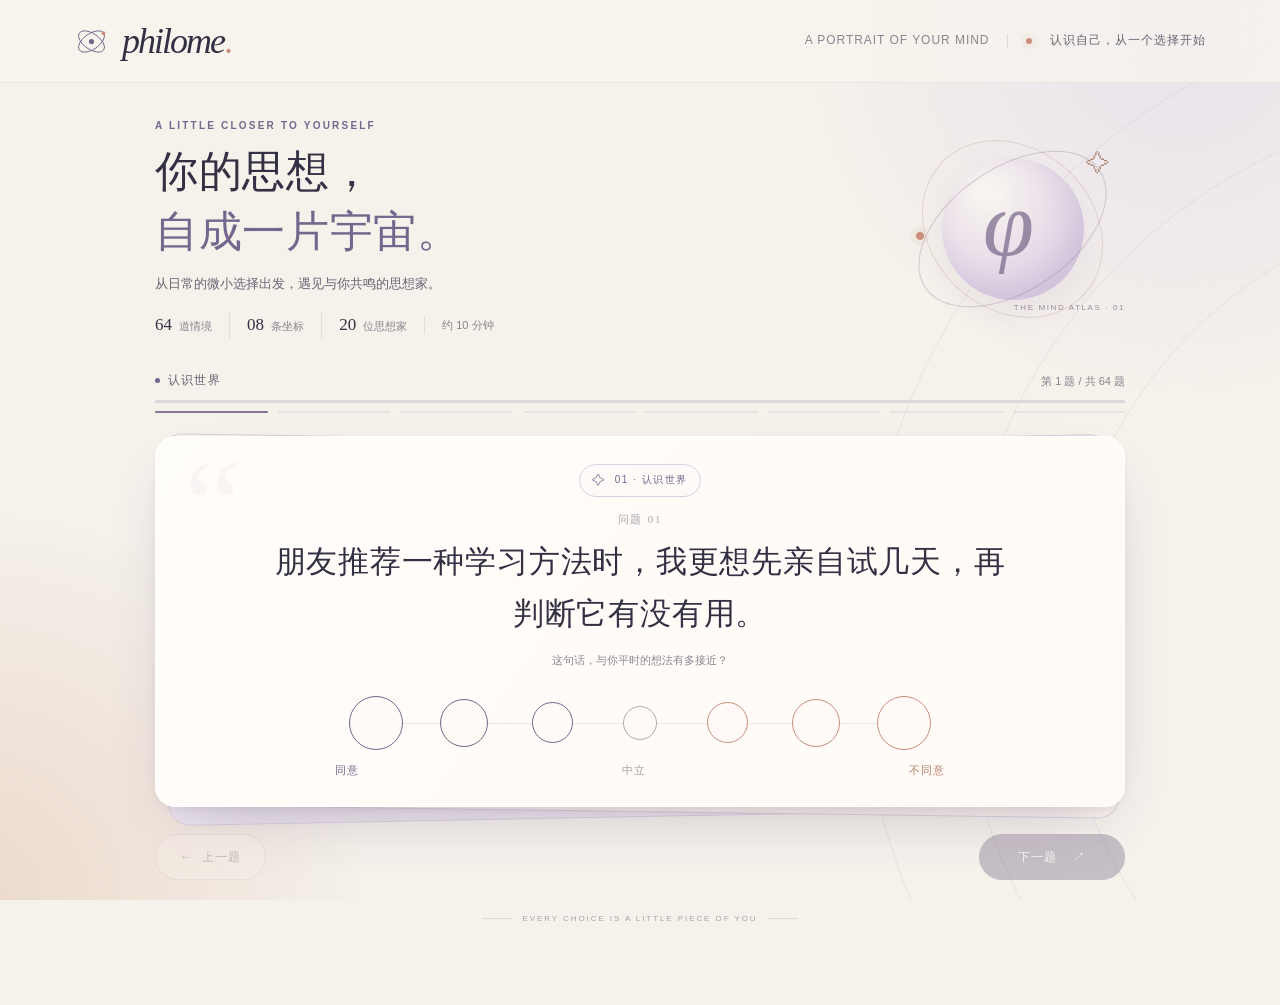
==== philome/index.html @ d89d6a9f "Upgrade philome with 20 thinkers, reviewed questions, radar chart and auto advance" ====
<!doctype html>
<html lang="zh-CN">
<head>
  <meta charset="utf-8">
  <meta name="viewport" content="width=device-width, initial-scale=1">
  <meta name="theme-color" content="#f5f1eb">
  <meta name="description" content="philome · 从 64 道日常选择出发，描绘你的八维思想图谱，遇见与你共鸣的思想家。">
  <title>philome · 遇见你的思想轮廓</title>
  <link rel="icon" type="image/svg+xml" href="data:image/svg+xml,%3Csvg xmlns='http://www.w3.org/2000/svg' viewBox='0 0 64 64'%3E%3Crect width='64' height='64' rx='17' fill='%2375668d'/%3E%3Ctext x='32' y='44' text-anchor='middle' font-size='43' font-family='Georgia' fill='white'%3E%CE%A6%3C/text%3E%3C/svg%3E">
  <style>
    :root{--ink:#343044;--body:#686273;--muted:#8b8490;--line:#dfd9df;--paper:#fffcf8;--bg:#f5f1eb;--teal:#75668d;--teal-dark:#59496e;--teal-soft:#eee8f3;--coral:#c98f7c;--coral-soft:#f7e8e0;--gold:#d4ad6e;--violet:#75668d;font-family:-apple-system,BlinkMacSystemFont,"Segoe UI","PingFang SC","Microsoft YaHei",sans-serif;color:var(--ink);background:var(--bg);font-synthesis:none}
    *{box-sizing:border-box}html{scroll-behavior:smooth}body{margin:0;min-height:100vh;font-size:16px;line-height:1.65;background:var(--bg);overflow-x:hidden}button{font:inherit}button,a{-webkit-tap-highlight-color:transparent}button:focus-visible,summary:focus-visible{outline:2px solid var(--teal);outline-offset:6px}.hidden{display:none!important}::selection{background:#ded3e9;color:var(--ink)}
    .ambient{position:fixed;inset:0;overflow:hidden;pointer-events:none;z-index:0}.ambient::before{content:"";position:absolute;width:64vw;height:64vw;min-width:650px;min-height:650px;right:-24vw;top:-30vw;background:radial-gradient(circle,#e5ddec 0,transparent 64%);opacity:.75;animation:breathe 18s ease-in-out infinite alternate}.ambient::after{content:"";position:absolute;width:65vw;height:65vw;left:-34vw;bottom:-32vw;background:radial-gradient(circle,#e8cfbf 0,transparent 65%);opacity:.7;animation:breathe 23s ease-in-out infinite alternate-reverse}.ambient-line{position:absolute;width:900px;height:900px;border:1px solid #8b7b9320;border-radius:50%;right:-680px;top:200px}.ambient-line:nth-child(2){width:1100px;height:1100px;right:-780px;top:100px}.ambient-line:nth-child(3){width:1300px;height:1300px;right:-880px;top:0}
    .site-header{position:relative;z-index:2;border-bottom:1px solid #8c81931e;background:#f8f5efb5;backdrop-filter:blur(18px)}.header-inner{height:82px;max-width:1200px;margin:auto;padding:0 34px;display:flex;align-items:center;justify-content:space-between;gap:24px}.brand{display:flex;align-items:center;gap:13px;color:var(--ink);line-height:1}.brand-symbol{width:35px;height:35px;color:var(--teal);flex-shrink:0}.brand-wordmark{font-family:Georgia,"Times New Roman",serif;font-size:36px;font-style:italic;font-weight:400;letter-spacing:-2px}.brand-wordmark i{color:var(--coral);font-style:normal}.header-meta{display:flex;align-items:center;gap:18px;font-size:12px;color:var(--muted);letter-spacing:.08em}.header-meta strong{font-weight:500;color:var(--body);letter-spacing:.08em}.header-spark{width:6px;height:6px;border-radius:50%;background:var(--coral);box-shadow:0 0 0 5px #c98f7c12}.header-divider{height:14px;width:1px;background:var(--line)}
    .page{position:relative;z-index:1;max-width:1120px;margin:auto;padding:35px 34px 80px}.intro{position:relative;display:grid;grid-template-columns:1fr 225px;align-items:center;gap:24px;max-width:970px;margin:0 auto 32px;animation:rise-in .7s both}.eyebrow{color:var(--teal);font-size:10px;line-height:1.5;font-weight:700;letter-spacing:.22em}.intro h1{font-family:Georgia,"Songti SC","STSong",serif;font-size:clamp(31px,3.7vw,43px);line-height:1.4;letter-spacing:.015em;font-weight:500;margin:9px 0 10px}.intro h1 em{font-style:normal;color:var(--teal)}.intro p{margin:0;color:var(--body);font-size:13px;line-height:1.9;max-width:650px}.intro-details{display:flex;align-items:center;gap:17px;margin-top:14px;color:var(--muted);font-size:11px}.intro-details b{font-family:Georgia,serif;font-weight:400;font-size:17px;color:var(--ink);margin-right:4px}.intro-details span+span{padding-left:17px;border-left:1px solid #aaa0ad40}
    .mind-orbit{height:184px;position:relative;display:grid;place-items:center;user-select:none}.mind-orbit::before{content:"";position:absolute;width:142px;height:142px;background:radial-gradient(circle at 32% 25%,#fbf6f1,#ddd1e5 72%);border-radius:50%;box-shadow:inset -10px -12px 28px #8e79a32a,0 14px 30px #79648b13}.mind-orbit .phi{position:relative;font-family:Georgia,serif;font-size:92px;font-style:italic;line-height:1;color:#756587b5;transform:translate(-4px,-5px)}.orbit-ring{position:absolute;width:211px;height:124px;border:1px solid #9786a160;border-radius:50%;transform:rotate(-34deg)}.orbit-ring.second{width:195px;height:162px;transform:rotate(42deg);border-color:#bca08e55}.orbit-dot{position:absolute;width:211px;height:124px;transform:rotate(-34deg);animation:orbit 32s linear infinite}.orbit-dot::before{content:"";position:absolute;left:21px;top:12px;width:8px;height:8px;border-radius:50%;background:var(--coral);box-shadow:0 0 0 5px #c98f7c13}.orbit-caption{position:absolute;right:0;bottom:6px;color:#978b9c;font-size:8px;letter-spacing:.2em}.orbit-star{position:absolute;right:15px;top:8px;color:#af8b79;font-family:Georgia,serif;font-size:24px;animation:breathe 6s ease-in-out infinite alternate}
    .progress-wrap{max-width:970px;margin:0 auto 23px;animation:rise-in .7s .08s both}.progress-top{display:flex;justify-content:space-between;align-items:center;margin-bottom:9px;font-size:11px;color:var(--muted)}.progress-top strong{font-size:12px;font-weight:500;color:var(--body);letter-spacing:.1em}.progress-top strong::before{content:"";display:inline-block;width:5px;height:5px;vertical-align:middle;border-radius:50%;background:var(--teal);margin-right:8px}.progress-track{height:3px;border-radius:9px;background:#ded7df;overflow:hidden}.progress-fill{height:100%;width:0;border-radius:9px;background:linear-gradient(90deg,#aa96bb,var(--teal));transition:width .4s cubic-bezier(.2,.7,.3,1)}.chapter-line{display:flex;justify-content:space-between;margin-top:8px;gap:10px}.chapter-line span{flex:1;height:2px;background:#c7becb45;border-radius:3px;transition:background .4s}.chapter-line span.active{background:#877395}.chapter-line span.done{background:#b7a5c2}
    .quiz-stage{position:relative;max-width:970px;margin:auto;isolation:isolate;animation:rise-in .8s .15s both}.quiz-stage::before,.quiz-stage::after{content:"";position:absolute;inset:7px 10px -10px;border:1px solid #d9d0dd;border-radius:22px;background:#eae3eb;z-index:-2;transform:rotate(-1.1deg);transition:transform .5s}.quiz-stage::after{inset:4px 3px -5px;background:#f8f2ec;transform:rotate(.8deg);z-index:-1}.quiz-card{position:relative;min-height:330px;padding:27px clamp(25px,6vw,76px) 27px;background:linear-gradient(125deg,#fffdfa,#fffaf6);border:1px solid #ffffff;border-radius:20px;box-shadow:0 3px 6px #4c3b5510,0 26px 60px -27px #503e6550;text-align:center;display:flex;flex-direction:column;overflow:hidden}.quiz-card::after{content:'“';position:absolute;left:28px;top:2px;color:#b6a3c415;font-family:Georgia,serif;font-size:130px;line-height:1;pointer-events:none}.question-copy{position:relative;z-index:1;display:flex;flex-direction:column;align-items:center;flex:1}.chapter-badge{align-self:center;display:inline-flex;align-items:center;gap:8px;color:var(--teal);font-size:10px;letter-spacing:.15em;font-weight:500;padding:5px 12px;border:1px solid #d9cfe1;border-radius:99px;background:#f2edf52e}.chapter-badge::before{content:"✧";font-size:13px}.question-num{font-family:Georgia,serif;font-size:11px;color:#aaa0aa;letter-spacing:.16em;margin:13px 0 8px}.quiz-card h2{font-family:Georgia,"Songti SC","STSong",serif;font-size:clamp(24px,2.65vw,31px);font-weight:500;line-height:1.65;letter-spacing:.025em;margin:0 auto 12px;max-width:750px;text-wrap:pretty}.question-help{font-size:11px;color:var(--muted);margin:0 0 17px}.scale{position:relative;max-width:610px;margin:8px auto 0;width:100%;display:grid;grid-template-columns:repeat(7,minmax(0,1fr));align-items:center;justify-items:center;gap:5px}.scale::before{content:"";position:absolute;height:1px;left:4%;right:4%;top:50%;background:linear-gradient(90deg,#baabc150,#d1c5be50);z-index:0}.scale-option{position:relative;width:100%;height:58px;padding:0;border:0;background:transparent;color:#fff;cursor:pointer;display:grid;place-items:center}.scale-option::before{content:"";display:block;width:min(var(--size),calc(100% - 4px));aspect-ratio:1;border:1.6px solid var(--color);border-radius:50%;background:#fffaf6;transition:transform .22s cubic-bezier(.2,.8,.2,1.4),background .2s,box-shadow .2s}.scale-option:hover::before{transform:translateY(-3px) scale(1.07);box-shadow:0 6px 14px #6e567a16}.scale-option.selected::before{background:var(--color);box-shadow:0 0 0 5px var(--ring),0 5px 14px #77678322;animation:select-pop .28s}.scale-option.selected::after{content:"✓";position:absolute;left:50%;top:50%;transform:translate(-50%,-50%);font-size:17px;font-weight:500}.scale-labels{max-width:610px;margin:9px auto 0;width:100%;display:flex;justify-content:space-between;gap:12px;font-size:11px;letter-spacing:.08em}.scale-labels span:first-child{color:var(--teal)}.scale-labels span:nth-child(2){color:#a298a3}.scale-labels span:last-child{color:#b57e6b}.quiz-actions{max-width:970px;margin:27px auto 0;display:flex;justify-content:space-between;align-items:center;gap:20px;animation:rise-in .7s .22s both}.secondary,.primary{border-radius:99px;padding:13px 24px;cursor:pointer;font-size:12px;line-height:1.5;letter-spacing:.09em;font-weight:500;transition:transform .2s,box-shadow .2s,background .2s,opacity .2s}.secondary{border:1px solid #cfc5d1;background:#faf7f2a3;color:var(--body)}.secondary::before{content:"←";margin-right:9px}.secondary:hover:not(:disabled){background:#fffcf9;transform:translateX(-2px)}.secondary:disabled{opacity:.35;cursor:not-allowed}.primary{min-width:146px;border:1px solid var(--teal-dark);background:var(--teal-dark);color:#fff;box-shadow:0 6px 14px #4b3b5c20}.primary::after{content:"↗";margin-left:15px}.primary:hover:not(:disabled){background:#4c3d60;box-shadow:0 9px 19px #4b3b5c30;transform:translateY(-2px)}.primary:disabled{opacity:.3;box-shadow:none;cursor:not-allowed}.quiz-footer{max-width:970px;margin:32px auto 0;display:flex;align-items:center;justify-content:center;gap:10px;color:#aaa0aa;font-size:8px;letter-spacing:.24em}.quiz-footer::before,.quiz-footer::after{content:"";height:1px;width:30px;background:#b9aebc65}
    .result{max-width:1050px;margin:0 auto}.result-hero{position:relative;isolation:isolate;overflow:hidden;background:#343043;border:1px solid #5d5268;border-radius:24px;padding:44px 43px;display:grid;grid-template-columns:minmax(0,1fr) 240px;align-items:center;gap:35px;color:#fff9f1;box-shadow:0 25px 55px -30px #4e3a6970;animation:rise-in .8s both}.result-hero::before{content:"";position:absolute;inset:-50% -10% -50% 35%;background:radial-gradient(ellipse at 70% 40%,#aa88af48,transparent 60%);z-index:-1;animation:breathe 15s infinite alternate}.result-hero::after{content:"";position:absolute;height:530px;width:530px;border:1px solid #e1cddd1c;border-radius:50%;right:-40px;top:-170px;z-index:-1}.result-hero .eyebrow{color:#c2accc}.result-hero h1{font-family:Georgia,"Songti SC","STSong",serif;font-size:clamp(32px,3.6vw,46px);line-height:1.45;font-weight:500;letter-spacing:.03em;margin:13px 0 16px;text-wrap:balance}.result-hero p{font-size:13px;line-height:1.9;color:#d1c7d4;margin:0;max-width:590px}.hero-portrait{position:relative;height:240px;width:240px;border-radius:50%;background:radial-gradient(circle at 35% 25%,#e8dfdb,#bba8be);display:grid;place-items:center;padding:14px;box-shadow:0 0 0 10px #ffffff05,0 0 0 11px #ffffff16;animation:portrait-in 1s .15s both}.hero-portrait img{display:block;max-height:100%;max-width:100%;object-fit:contain;filter:drop-shadow(0 8px 10px #47365020)}.result-highlights{display:flex;flex-wrap:wrap;gap:8px;margin-top:21px}.result-highlights span{display:inline-flex;align-items:center;padding:5px 11px;border:1px solid #c4abc449;border-radius:99px;color:#ead9e4;background:#ffffff05;font-size:10px;letter-spacing:.06em}.result-highlights span::before{content:"✧";margin-right:6px;color:#d2ac93}.result-section{margin-top:39px;animation:rise-in .7s .14s both}.section-heading{display:flex;align-items:baseline;justify-content:space-between;gap:15px;margin-bottom:17px}.section-heading h2{font-family:Georgia,"Songti SC","STSong",serif;font-weight:500;font-size:23px;letter-spacing:.03em;margin:0}.section-heading span{font-size:10px;color:var(--muted);letter-spacing:.04em}.lead-card{background:#fffcf8b8;border:1px solid #e5dce4;border-radius:18px;padding:25px 28px;box-shadow:0 10px 30px -20px #62476b20}.lead-card>p{font-size:14px;color:var(--body);line-height:1.9;margin:0}.reflection{position:relative;margin-top:20px;padding:17px 20px;background:#ede6ef8a;border-left:2px solid #a58eb2;border-radius:0 11px 11px 0}.reflection strong{display:block;color:var(--teal);font-size:9px;font-weight:500;letter-spacing:.12em;margin-bottom:7px}.reflection p{font-family:Georgia,"Songti SC","STSong",serif;color:var(--ink);font-size:17px;line-height:1.8;margin:0}.match-grid{display:grid;grid-template-columns:repeat(3,minmax(0,1fr));gap:19px}.match-card{position:relative;min-width:0;background:#fffcf8;border:1px solid #e4dbe3;border-radius:18px;padding:15px 16px 22px;box-shadow:0 6px 19px -16px #654d7040;transition:transform .3s,box-shadow .3s;animation:rise-in .7s both}.match-card:nth-child(1){animation-delay:.2s}.match-card:nth-child(2){animation-delay:.3s}.match-card:nth-child(3){animation-delay:.4s}.match-card:hover{transform:translateY(-5px);box-shadow:0 18px 35px -22px #654d7050}.match-card.featured{border-color:#b9a4c4}.match-image{position:relative;height:215px;border-radius:11px;background:var(--portrait-bg);display:flex;align-items:center;justify-content:center;padding:13px;overflow:hidden;margin-bottom:19px}.match-image::after{content:"";position:absolute;width:180px;height:180px;border:1px solid #ffffff90;border-radius:50%;right:-55px;bottom:-75px;pointer-events:none}.match-image img{display:block;max-height:100%;max-width:100%;object-fit:contain;transition:transform .5s cubic-bezier(.2,.7,.3,1)}.match-card:hover .match-image img{transform:scale(1.045)}.match-rank{font-size:9px;color:var(--teal);font-weight:600;letter-spacing:.14em}.match-card h3{font-family:Georgia,"Songti SC","STSong",serif;font-size:24px;font-weight:500;line-height:1.6;letter-spacing:.03em;margin:4px 0 1px}.match-card .era{font-size:9px;color:var(--muted);margin:0 0 12px}.match-card p{font-size:12px;color:var(--body);line-height:1.9;margin:0}.match-card .reason,.match-card .difference{border-top:1px solid #e7e0e6;padding-top:12px;margin-top:13px}.match-card .reason{color:#71617e}.match-card .reason strong,.match-card .difference strong{display:block;font-size:10px;font-weight:500;color:var(--ink);margin-bottom:3px}.axes-grid{display:grid;grid-template-columns:repeat(2,minmax(0,1fr));gap:14px}.axis-card{background:#fffcf8b8;border:1px solid #e5dce4;border-radius:14px;padding:20px 23px;animation:rise-in .7s .25s both}.axis-head{display:flex;justify-content:space-between;align-items:center;gap:12px}.axis-head strong{font-family:Georgia,"Songti SC","STSong",serif;font-size:18px;font-weight:500}.axis-head span{font-family:Georgia,serif;font-size:10px;color:#a197a5;letter-spacing:.12em}.axis-ends{display:flex;justify-content:space-between;margin-top:16px;font-size:10px;color:var(--body)}.axis-track{position:relative;height:4px;border-radius:99px;margin:10px 3px 18px;background:linear-gradient(90deg,#ad98bc,#e2d9dc 50%,#d9aa95)}.axis-track::after{content:"";position:absolute;left:50%;top:-3px;height:10px;width:1px;background:#bcb0c3}.axis-dot{position:absolute;top:50%;left:var(--value);transform:translate(-50%,-50%);width:14px;height:14px;border:3px solid #fffaf6;border-radius:50%;background:var(--teal-dark);box-shadow:0 0 0 1px #7c66833a;animation:axis-arrive 1.2s cubic-bezier(.18,.7,.2,1) both}.axis-card p{font-size:12px;line-height:1.8;color:var(--body);margin:0}.method{margin-top:30px;border-top:1px solid #d8cddb;border-bottom:1px solid #d8cddb;padding:0 3px}.method summary{cursor:pointer;font-size:11px;letter-spacing:.06em;color:var(--body);padding:17px 0;list-style:none}.method summary::-webkit-details-marker{display:none}.method summary::after{content:"＋";float:right;font-size:15px;color:var(--teal)}.method[open] summary::after{content:"－"}.method p{font-size:12px;line-height:1.9;color:var(--body);margin:0 0 20px;max-width:880px}.result-foot{display:flex;align-items:center;justify-content:space-between;gap:20px;margin-top:28px}.result-signature{font-family:Georgia,serif;font-style:italic;font-size:24px;letter-spacing:-1px;color:#b0a2b5}
    @keyframes rise-in{from{opacity:0;transform:translateY(16px)}to{opacity:1;transform:translateY(0)}}@keyframes breathe{from{transform:translate3d(0,0,0) scale(1);opacity:.55}to{transform:translate3d(10px,-12px,0) scale(1.09);opacity:.85}}@keyframes orbit{from{transform:rotate(-34deg)}to{transform:rotate(326deg)}}@keyframes select-pop{0%{transform:scale(.85)}65%{transform:scale(1.12)}100%{transform:scale(1)}}@keyframes portrait-in{from{opacity:0;transform:translateY(12px) rotate(-5deg) scale(.95)}to{opacity:1;transform:translateY(0) rotate(0) scale(1)}}@keyframes axis-arrive{from{left:50%}to{left:var(--value)}}
    @media(min-width:1500px){.page{padding-top:44px}.intro{margin-bottom:40px}.quiz-card{min-height:360px;padding-top:34px;padding-bottom:32px}.question-num{margin-top:17px}.question-help{margin-bottom:20px}}
    @media(max-width:740px){.header-inner{height:71px;padding:0 22px}.brand-wordmark{font-size:32px}.brand-symbol{width:30px;height:30px}.header-meta{gap:11px;font-size:10px}.desktop-word,.header-divider{display:none}.page{padding:24px 20px 54px}.intro{grid-template-columns:1fr;gap:0;margin-bottom:28px}.intro h1{font-size:34px;line-height:1.45;margin-top:10px}.intro p{font-size:12px;max-width:550px}.intro-details{margin-top:14px;gap:13px;font-size:10px}.intro-details span+span{padding-left:13px}.intro-details b{font-size:15px}.mind-orbit{display:none}.eyebrow{font-size:8px}.progress-wrap{margin-bottom:20px}.progress-top{font-size:10px}.progress-top strong{font-size:11px}.quiz-stage::before,.quiz-stage::after{border-radius:18px;inset:5px 8px -7px}.quiz-stage::after{inset:3px 3px -3px}.quiz-card{min-height:355px;padding:24px 18px 23px;border-radius:16px}.quiz-card::after{font-size:110px;left:14px}.quiz-card h2{font-size:24px;line-height:1.65}.question-num{margin:16px 0 10px;font-size:10px}.chapter-badge{font-size:9px;padding:4px 10px}.question-help{font-size:10px;margin-bottom:20px}.scale{gap:1px;margin-top:10px}.scale-option{height:52px}.scale-option::before{border-width:1.4px;width:min(var(--size),calc(100% - 5px))}.scale-option.selected::after{font-size:14px}.scale-option.selected::before{box-shadow:0 0 0 3px var(--ring),0 4px 10px #77678320}.scale-labels{font-size:10px;margin-top:10px}.quiz-actions{margin-top:25px}.secondary,.primary{padding:12px 20px;font-size:11px}.primary{min-width:130px}.quiz-footer{margin-top:28px;font-size:7px}.result-hero{grid-template-columns:1fr;gap:27px;padding:28px 25px 34px;border-radius:19px}.result-hero h1{font-size:32px;margin-top:11px}.result-hero p{font-size:12px}.hero-portrait{height:205px;width:205px;justify-self:center;grid-row:1}.result-hero>.result-hero-copy{grid-row:2}.result-highlights{margin-top:16px}.result-section{margin-top:31px}.section-heading{display:block;margin-bottom:14px}.section-heading h2{font-size:22px}.section-heading span{display:block;margin-top:4px;font-size:9px}.lead-card{padding:22px}.lead-card>p{font-size:13px}.reflection{padding:14px 16px;margin-top:16px}.reflection p{font-size:16px}.match-grid,.axes-grid{grid-template-columns:1fr}.match-grid{gap:16px}.match-card{padding:15px 17px 22px}.match-image{height:230px;margin-bottom:17px}.match-card h3{font-size:25px}.match-card p{font-size:12px}.match-card .era{font-size:10px}.axis-card{padding:19px 21px}.method p{font-size:11px}.result-foot{margin-top:24px}.result-signature{font-size:23px}}
    @media(max-width:360px){.page{padding-left:15px;padding-right:15px}.header-inner{padding:0 16px}.header-meta strong{font-size:9px}.intro h1{font-size:30px}.intro-details{gap:10px}.intro-details span+span{padding-left:10px}.quiz-card{padding:23px 13px}.quiz-card h2{font-size:22px}.scale-labels{font-size:9px}.result-hero{padding:25px 22px}.result-hero h1{font-size:29px}}
    @media(prefers-reduced-motion:reduce){*,*::before,*::after{animation:none!important;transition:none!important;scroll-behavior:auto!important}}
    .radar-section{margin-top:35px}.radar-section .section-heading{align-items:center}.radar-section .section-heading h2{font-size:27px}.radar-kicker{display:block;font:9px/1.5 Georgia,serif;letter-spacing:.23em;color:#9a87a8;margin-bottom:7px}
    .radar-board{position:relative;overflow:hidden;padding:26px;background:linear-gradient(130deg,#fffdfa,#f8f2f7);border:1px solid #d8cadd;border-radius:24px;box-shadow:0 20px 60px -38px #54406465}.radar-board-top{position:relative;display:flex;justify-content:space-between;align-items:center;gap:18px;margin-bottom:21px}
    .radar-legend{display:flex;flex-wrap:wrap;gap:15px;align-items:center;color:#756b7e;font-size:11px}.radar-legend span{display:inline-flex;align-items:center;gap:7px}.radar-legend i{display:inline-block;width:19px;height:3px;border-radius:3px;background:#9474af}.radar-legend .comparison-key{background:transparent;border-top:2px dashed #c98f7c;border-radius:0;height:0}.radar-legend .comparison-legend{opacity:.4;transition:opacity .25s}.show-comparison .comparison-legend{opacity:1}
    .radar-toggle{position:relative;flex-shrink:0;border:1px solid #d0bfd8;border-radius:99px;padding:10px 15px;background:#fffcf8;color:#796583;font-size:11px;cursor:pointer;transition:all .2s}.radar-toggle::before{content:"＋";margin-right:7px}.radar-toggle[aria-pressed="true"]{color:#fff7f1;background:#6d597e;border-color:#6d597e;box-shadow:0 4px 12px #705a8020}.radar-toggle[aria-pressed="true"]::before{content:"✓"}
    .radar-layout{position:relative;display:grid;grid-template-columns:minmax(0,1.35fr) minmax(245px,.85fr);gap:26px;align-items:stretch}.radar-canvas{position:relative;display:grid;place-items:center;min-width:0;margin:0;border:1px solid #65536f;border-radius:19px;overflow:hidden;background:radial-gradient(ellipse at 50% 40%,#584563 0,#342f45 72%);box-shadow:inset 0 0 80px #201b3133}.radar-canvas::before{content:"";position:absolute;width:80%;aspect-ratio:1;border:1px solid #d9bfd017;border-radius:50%;pointer-events:none}.thought-radar{position:relative;display:block;width:100%;height:auto;overflow:visible;isolation:isolate}
    .radar-grid{fill:none;stroke:#d6c5e020;stroke-width:1}.radar-grid.balance{stroke:#d9b78d9c;stroke-dasharray:5 6;stroke-width:1.3}.radar-spoke{stroke:#d6c5e024;stroke-width:1;transition:stroke .25s}.radar-spoke.is-active{stroke:#dec3eb8a;stroke-width:1.5}.radar-axis-label{font-family:Georgia,"Songti SC","STSong",serif;font-size:19px;fill:#cdbed7;letter-spacing:.04em;transition:fill .25s}.radar-axis-label.is-active{fill:#fff5ea}.radar-axis-poles{font-size:11px;fill:#b29dc0}.radar-balance-label{font-size:10px;fill:#d8b88d;letter-spacing:.12em}
    .radar-personal{fill:url(#radar-personal-fill);stroke:#d6b9ee;stroke-width:2.7;stroke-linejoin:round;filter:drop-shadow(0 0 8px #c1a0dd40);transform-origin:300px 300px;animation:radar-unfold 1.25s cubic-bezier(.18,.7,.2,1) both}.radar-comparison{fill:#d5a18d10;stroke:#e2ab8e;stroke-width:2;stroke-dasharray:6 5;stroke-linejoin:round;opacity:0;transition:opacity .3s;pointer-events:none}.show-comparison .radar-comparison{opacity:1}.radar-hit{cursor:pointer;outline:none}.radar-hit .radar-point{fill:#c9a7e5;stroke:#4b3b5b;stroke-width:2.5;transition:r .2s,fill .2s,stroke .2s}.radar-hit.is-active .radar-point,.radar-hit:focus .radar-point{r:7;fill:#fff3df;stroke:#d2b0ec;stroke-width:3}.radar-hit:focus .radar-focus{stroke:#f0c99c;stroke-width:1.5;stroke-dasharray:3 3;fill:none}.radar-focus{fill:none;stroke:none}.radar-center{fill:#e4d0ed;opacity:.5}
    .radar-side{display:flex;flex-direction:column;min-width:0}.radar-current{padding:3px 0 18px;border-bottom:1px solid #dfd2e2;min-height:135px}.radar-current-index{font:10px Georgia,serif;letter-spacing:.2em;color:#9a86a8}.radar-current h3{font-family:Georgia,"Songti SC","STSong",serif;font-size:25px;font-weight:500;margin:8px 0 9px;line-height:1.4}.radar-current p{font-size:12px;line-height:1.85;margin:0;color:#7b6c84}.radar-current .radar-comparison-copy{color:#ae7f6b;font-size:11px;margin-top:7px}
    .radar-axis-list{display:grid;grid-template-columns:repeat(2,minmax(0,1fr));gap:8px;margin-top:16px}.radar-axis-row{padding:10px 11px;text-align:left;background:#fffcf8b8;border:1px solid #e8dfe9;border-radius:11px;cursor:pointer;color:#796c81;min-width:0;transition:background .2s,border-color .2s,transform .2s}.radar-axis-row:hover{border-color:#c6b0d1;transform:translateY(-1px)}.radar-axis-row[aria-pressed="true"]{border-color:#b9a0c8;background:#eee4f1;box-shadow:0 3px 10px #9676aa10}.radar-axis-row strong{display:block;font-size:12px;font-weight:500;color:#66516f;white-space:nowrap}.radar-axis-row small{display:flex;align-items:center;justify-content:space-between;gap:3px;margin-top:5px;font-size:9px;line-height:1.6;white-space:nowrap;color:#a18daa}.radar-axis-row .chosen-pole{color:#6e527f;font-weight:650}
    .radar-reading{position:relative;display:flex;align-items:baseline;justify-content:space-between;gap:20px;padding-top:18px;margin-top:21px;border-top:1px solid #dfd2e2;color:#8d7b96;font-size:10px;line-height:1.8}.radar-reading strong{font-weight:500;color:#796382}.axes-details{margin-top:17px;padding:0 3px}.axes-details>summary{font-size:11px;letter-spacing:.05em;color:#7d688a;cursor:pointer;list-style:none;padding:10px 0}.axes-details>summary::-webkit-details-marker{display:none}.axes-details>summary::before{content:"＋";display:inline-block;margin-right:9px}.axes-details[open]>summary::before{content:"－"}.axes-details .axes-grid{margin-top:9px}.axes-details .axis-card{box-shadow:none;padding:17px 20px}.axes-details .axis-head strong{font-size:16px}.axes-details .axis-card p{font-size:11px}.axes-details .axis-ends{font-size:10px}.axes-details .axis-track{margin-bottom:14px}
    @keyframes radar-unfold{from{opacity:0;transform:scale(.25)}to{opacity:1;transform:scale(1)}}
    @media(max-width:900px){.radar-board{padding:20px}.radar-layout{grid-template-columns:minmax(0,1.15fr) minmax(235px,.85fr);gap:20px}.radar-current h3{font-size:23px}.radar-axis-row{padding:9px 8px}.radar-axis-row strong{font-size:11px}.radar-axis-row small{font-size:8px}}
    @media(max-width:740px){.radar-section{margin-top:29px}.radar-section .section-heading{display:block}.radar-section .section-heading h2{font-size:25px}.radar-board{padding:16px;border-radius:19px}.radar-board-top{align-items:flex-start;gap:10px;margin-bottom:15px}.radar-legend{font-size:10px;gap:8px;flex-direction:column;align-items:flex-start}.radar-toggle{font-size:10px;padding:9px 11px;max-width:58%;white-space:normal;text-align:center}.radar-layout{grid-template-columns:1fr;gap:20px}.radar-canvas{border-radius:14px}.radar-axis-label{font-size:20px}.radar-axis-poles{font-size:12px}.radar-current{padding:0 2px 16px;min-height:0}.radar-current h3{font-size:24px}.radar-current p{font-size:12px}.radar-axis-list{gap:8px;margin-top:15px}.radar-axis-row{padding:12px 13px}.radar-axis-row strong{font-size:12px}.radar-axis-row small{font-size:10px;margin-top:5px}.radar-reading{display:block;margin-top:17px;padding-top:15px;font-size:10px}.radar-reading strong{display:block;margin-bottom:4px}.axes-details{margin-top:13px}.axes-details .axis-card{padding:16px 18px}}
    @media(prefers-reduced-motion:reduce){.radar-personal{animation:none}.radar-comparison,.radar-axis-row,.radar-spoke,.radar-axis-label,.radar-hit .radar-point{transition:none}}
  </style>
</head>
<body>
  <div class="ambient" aria-hidden="true"><span class="ambient-line"></span><span class="ambient-line"></span><span class="ambient-line"></span></div>
  <header class="site-header"><div class="header-inner"><div class="brand" aria-label="philome"><svg class="brand-symbol" viewBox="0 0 40 40" fill="none" aria-hidden="true"><ellipse cx="20" cy="20" rx="17" ry="9" transform="rotate(-35 20 20)" stroke="currentColor" stroke-width="1"/><ellipse cx="20" cy="20" rx="17" ry="9" transform="rotate(35 20 20)" stroke="currentColor" stroke-width="1"/><circle cx="20" cy="20" r="3" fill="currentColor"/><circle cx="33.6" cy="10.6" r="2.2" fill="#c98f7c"/></svg><span class="brand-wordmark">philome<i>.</i></span></div><div class="header-meta"><span class="desktop-word">A PORTRAIT OF YOUR MIND</span><span class="header-divider"></span><span class="header-spark"></span><strong>认识自己，从一个选择开始</strong></div></div></header>
  <main class="page">
    <section id="quiz" aria-live="polite">
      <div class="intro"><div class="intro-copy"><div class="eyebrow">A LITTLE CLOSER TO YOURSELF</div><h1>你的思想，<br><em>自成一片宇宙。</em></h1><p>从日常的微小选择出发，遇见与你共鸣的思想家。</p><div class="intro-details"><span><b>64</b> 道情境</span><span><b>08</b> 条坐标</span><span><b id="thinker-count">16</b> 位思想家</span><span>约 10 分钟</span></div></div><div class="mind-orbit" aria-hidden="true"><span class="phi">φ</span><span class="orbit-ring"></span><span class="orbit-ring second"></span><span class="orbit-dot"></span><span class="orbit-star">✧</span><span class="orbit-caption">THE MIND ATLAS · 01</span></div></div>
      <div class="progress-wrap"><div class="progress-top"><strong id="chapter-name">认识世界</strong><span id="progress-text">第 1 题 / 共 64 题</span></div><div class="progress-track" role="progressbar" aria-label="测试进度" aria-valuemin="0" aria-valuemax="64" aria-valuenow="0" id="progress-track"><div class="progress-fill" id="progress-fill"></div></div><div class="chapter-line" aria-hidden="true" id="chapter-line"></div></div>
      <div class="quiz-stage"><div class="quiz-card"><div class="question-copy"><div class="chapter-badge" id="chapter-badge">01 · 认识世界</div><p class="question-num" id="question-num">问题 01</p><h2 id="question-title"></h2><p class="question-help">这句话，与你平时的想法有多接近？</p></div><div id="scale" class="scale" role="group" aria-label="同意程度"></div><div class="scale-labels"><span>同意</span><span>中立</span><span>不同意</span></div></div></div>
      <div class="quiz-actions"><button class="secondary" id="prev" type="button">上一题</button><button class="primary" id="next" type="button" disabled>下一题</button></div><div class="quiz-footer" aria-hidden="true">EVERY CHOICE IS A LITTLE PIECE OF YOU</div>
    </section>
    <section id="result" class="result hidden" aria-live="polite"></section>
  </main>
  <script>
    const dimensions=[
  {
    "key": "reason",
    "name": "认识世界",
    "left": "经验观察",
    "right": "概念推演",
    "descriptions": [
      "你更愿意从观察、尝试和亲身经历中检验观点。",
      "你让实际观察与概念推演彼此校准。",
      "你更愿意先澄清概念，再从基本前提逐步推演。"
    ]
  },
  {
    "key": "freedom",
    "name": "面对规则",
    "left": "共同规范",
    "right": "自主选择",
    "descriptions": [
      "你看重经过共同认可的规范，愿意为它保留稳定的边界。",
      "你在共同约定与自主选择之间寻找平衡。",
      "你更看重自己作决定的空间，也愿意重新审视既有惯例。"
    ]
  },
  {
    "key": "self",
    "name": "人与他人",
    "left": "共同体",
    "right": "个体",
    "descriptions": [
      "你倾向于从关系与责任中理解自我。",
      "你在归属与独立之间寻找平衡。",
      "你格外看重个人定义人生的空间。"
    ]
  },
  {
    "key": "certainty",
    "name": "面对未知",
    "left": "怀疑",
    "right": "确信",
    "descriptions": [
      "你愿意保留疑问，让思考继续开放。",
      "你会形成判断，也愿意修正它。",
      "你希望找到值得捍卫的稳定信念。"
    ]
  },
  {
    "key": "ethics",
    "name": "判断对错",
    "left": "原则",
    "right": "结果",
    "descriptions": [
      "你首先在意行为能否遵守一致的原则。",
      "你会同时考虑原则和实际影响。",
      "你更重视行为带来的具体结果。"
    ]
  },
  {
    "key": "meaning",
    "name": "寻找意义",
    "left": "发现",
    "right": "创造",
    "descriptions": [
      "你相信意义可以在传统与世界中被发现。",
      "你从既有智慧与个人选择中寻找意义。",
      "你相信意义由人的选择和行动创造。"
    ]
  },
  {
    "key": "inner",
    "name": "理解自己",
    "left": "明确理由",
    "right": "隐含动机",
    "descriptions": [
      "解释行为时，你更信赖当事人能明确说明的理由和处境。",
      "你同时留意明确的理由与不容易察觉的动机。",
      "你会追问情绪、习惯和未说出口的愿望怎样推动选择。"
    ]
  },
  {
    "key": "expression",
    "name": "表达真相",
    "left": "直接论证",
    "right": "故事想象",
    "descriptions": [
      "你倾向于把观点直接讲清楚并给出理由。",
      "你会视场合使用论证或故事。",
      "你喜欢借故事、人物和想象看见复杂的真实。"
    ]
  }
];
    const reflectionQuestions=[
      '当亲身经历与一套严密的推理相冲突时，你会先重新检查哪一边？',
      '一条规则保护了多数人，却限制了少数人的选择时，你会如何判断它该不该改？',
      '当自己的选择让亲近的人失望时，你愿意承担怎样的责任？',
      '你最坚定的一个想法，值得再追问一次“为什么”吗？',
      '如果守住规则与减少伤害不能两全，你会先守住什么？',
      '如果没有现成的人生答案，你愿意把时间投入哪件事？',
      '你最近一次“明知不想这样却还是这样做”，背后可能有什么感受？',
      '有没有一个故事让你理解了原本不同意的人？'
    ];
    const questions=[
  {
    "d": 0,
    "p": -1,
    "t": "朋友推荐一种学习方法时，我更想先亲自试几天，再判断它有没有用。"
  },
  {
    "d": 0,
    "p": 1,
    "t": "遇到一个新问题，我通常先搭起清楚的概念框架，而不是马上收集具体案例。"
  },
  {
    "d": 0,
    "p": 1,
    "t": "小组争论“怎样才算公平”时，我更想先把公平的定义和推理讲清楚。"
  },
  {
    "d": 0,
    "p": -1,
    "t": "一套建议听起来逻辑完整，却帮不了我眼前的难题，我会优先相信亲身感受。"
  },
  {
    "d": 0,
    "p": -1,
    "t": "挑选新的作息习惯时，我愿意实际试一周，再决定是否长期坚持。"
  },
  {
    "d": 0,
    "p": 1,
    "t": "面对一个难题，一套前提清楚、层层相扣的解释，往往比一连串成功经验更能说服我。"
  },
  {
    "d": 0,
    "p": -1,
    "t": "理解一个抽象道理时，具体见闻和实际例子通常比概念定义更能说服我。"
  },
  {
    "d": 0,
    "p": 1,
    "t": "两位专家结论相反时，我会先比较各自的前提和推理过程。"
  },
  {
    "d": 1,
    "p": 1,
    "t": "公司沿用多年的打卡规定妨碍弹性工作时，我会支持重新讨论这条规定。"
  },
  {
    "d": 1,
    "p": -1,
    "t": "在大家认可的共同规则下生活，比每个人都随时自行决定，更让我安心。"
  },
  {
    "d": 1,
    "p": 1,
    "t": "家人希望我选稳定的专业，但我更喜欢另一个方向，我会认真争取自己的选择。"
  },
  {
    "d": 1,
    "p": -1,
    "t": "一个新制度看起来更自由，但细节尚不清楚时，我倾向于先沿用旧办法。"
  },
  {
    "d": 1,
    "p": 1,
    "t": "聚会总按同一套规矩安排，我会主动提议换一种更适合大家的方式。"
  },
  {
    "d": 1,
    "p": -1,
    "t": "如果一项约定经过大家平等讨论，我愿意接受它，即使它限制了我的某些个人选择。"
  },
  {
    "d": 1,
    "p": 1,
    "t": "朋友因穿着不符合单位惯例被批评，我会先质疑这条惯例是否合理。"
  },
  {
    "d": 1,
    "p": -1,
    "t": "当个人安排与一项公平的集体约定冲突时，我通常愿意先服从约定。"
  },
  {
    "d": 2,
    "p": -1,
    "t": "当个人发展与共同目标冲突时，我更愿意从对群体的责任出发作决定。"
  },
  {
    "d": 2,
    "p": 1,
    "t": "一份工作很体面，却把我的生活完全变成别人期待的样子，我会考虑离开。"
  },
  {
    "d": 2,
    "p": -1,
    "t": "原本想独自休息的周末，家人突然需要帮忙，我通常会调整计划。"
  },
  {
    "d": 2,
    "p": 1,
    "t": "即使朋友不理解我的爱好，我也愿意继续投入，而不是换成大家都喜欢的事。"
  },
  {
    "d": 2,
    "p": -1,
    "t": "理解“我是谁”时，我会先想到自己与家人、朋友和社会的关系。"
  },
  {
    "d": 2,
    "p": 1,
    "t": "一群人都说某条人生路线最稳妥时，我仍希望保留自己试错的空间。"
  },
  {
    "d": 2,
    "p": -1,
    "t": "朋友犯了错时，我更愿意陪他一起面对后果，而不是说“这是他自己的事”。"
  },
  {
    "d": 2,
    "p": 1,
    "t": "为人生安排优先次序时，我倾向于从自己的目标出发，再考虑他人的期待。"
  },
  {
    "d": 3,
    "p": -1,
    "t": "听到“成功就该有房有车”时，我会先问为什么要用这些东西定义成功。"
  },
  {
    "d": 3,
    "p": 1,
    "t": "遇到相反观点时，我更想找出一套能长期站住脚的判断依据。"
  },
  {
    "d": 3,
    "p": -1,
    "t": "聊到人死后会怎样时，我可以坦然说“我现在不知道”。"
  },
  {
    "d": 3,
    "p": 1,
    "t": "即使要花很长时间，我也希望给重要问题找到一个足够确定的答案。"
  },
  {
    "d": 3,
    "p": -1,
    "t": "一条新闻只给出一种解释时，我通常会再看看有没有其他可能。"
  },
  {
    "d": 3,
    "p": 1,
    "t": "比起不断打开新的可能，我更看重为自己的判断建立稳固的基础。"
  },
  {
    "d": 3,
    "p": -1,
    "t": "朋友说“这件事肯定是某人的错”，在证据不全时我会暂缓判断。"
  },
  {
    "d": 3,
    "p": 1,
    "t": "面对根本性的问题，我相信经过充分思考，能够找到值得确信的结论。"
  },
  {
    "d": 4,
    "p": -1,
    "t": "如果一句善意的谎话能减少眼前的伤害，我仍会先问：能否把这种做法当作人人适用的准则？"
  },
  {
    "d": 4,
    "p": 1,
    "t": "为避免更多人受伤，临时违反一条普通规定，我觉得有时是可以接受的。"
  },
  {
    "d": 4,
    "p": -1,
    "t": "公开某人的隐私能让大家得到提醒时，我仍会先考虑是否侵犯了他。"
  },
  {
    "d": 4,
    "p": 1,
    "t": "评价一个决定时，我会先看它实际帮助了谁、伤害了谁。"
  },
  {
    "d": 4,
    "p": -1,
    "t": "即使破例能给更多人带来好处，我也倾向于守住同样适用于每个人的底线。"
  },
  {
    "d": 4,
    "p": 1,
    "t": "如果严格照规则分配资源会让最困难的人更吃亏，我支持作出调整。"
  },
  {
    "d": 4,
    "p": -1,
    "t": "做出承诺之后，即使改口会带来更好的整体结果，我仍认为守约本身有重要价值。"
  },
  {
    "d": 4,
    "p": 1,
    "t": "比较两种做法时，只要能明显减轻更多人的痛苦，我愿意选择在原则上不那么整齐的一种。"
  },
  {
    "d": 5,
    "p": -1,
    "t": "当生活失去方向时，我更相信有些值得追求的东西本来就在那里，只是还没被我发现。"
  },
  {
    "d": 5,
    "p": 1,
    "t": "一份工作起初没有“使命感”，我相信自己可以通过投入让它变得有意义。"
  },
  {
    "d": 5,
    "p": -1,
    "t": "比起为生活发明一个目标，我更愿意从自然、人性或已有的智慧中发现它。"
  },
  {
    "d": 5,
    "p": 1,
    "t": "即使没有一个预设的人生目标，我也能在自己的选择里找到方向。"
  },
  {
    "d": 5,
    "p": -1,
    "t": "我觉得好的生活有一些不由个人喜好决定的价值，需要我们去体会和发现。"
  },
  {
    "d": 5,
    "p": 1,
    "t": "如果原本的计划被打乱，我会尝试给新局面创造新的目标。"
  },
  {
    "d": 5,
    "p": -1,
    "t": "面对“为什么要努力”，我倾向于寻找一种超出个人选择、值得共同追求的意义。"
  },
  {
    "d": 5,
    "p": 1,
    "t": "别人说我选的路“没有意义”时，我仍相信投入本身能让它有意义。"
  },
  {
    "d": 6,
    "p": 1,
    "t": "朋友明明想休息，却总把日程排满，我会好奇他是不是在回避某种感受。"
  },
  {
    "d": 6,
    "p": -1,
    "t": "回想一次重要选择，我更相信自己当时明确说出的理由，而不是事后追索隐藏动机。"
  },
  {
    "d": 6,
    "p": 1,
    "t": "我对某人突然很生气时，会想想这份情绪是否和眼前的事之外的经历有关。"
  },
  {
    "d": 6,
    "p": -1,
    "t": "选工作时，我更信赖自己能说清的条件和理由，而不是模糊的感觉。"
  },
  {
    "d": 6,
    "p": 1,
    "t": "我一再拖延同一件事时，会问自己是否有没承认的担心。"
  },
  {
    "d": 6,
    "p": -1,
    "t": "解释一个反复出现的行为时，我会先从当事人能清楚说明的理由和眼前处境入手。"
  },
  {
    "d": 6,
    "p": 1,
    "t": "一句普通的话让我反应很大时，我会留意它是否碰到了旧的记忆。"
  },
  {
    "d": 6,
    "p": -1,
    "t": "回看自己一次冲动决定时，我更想找出当时能观察到的原因。"
  },
  {
    "d": 7,
    "p": 1,
    "t": "要说明朋友为什么难过时，我觉得讲出他经历的一小段故事，比列三条原因更有效。"
  },
  {
    "d": 7,
    "p": -1,
    "t": "解释一个复杂观点时，我会先给出明确结论和理由，再举例子。"
  },
  {
    "d": 7,
    "p": 1,
    "t": "要理解一种与自己完全不同的生活，我更信赖一个人物的完整故事，而不只是几条概括。"
  },
  {
    "d": 7,
    "p": -1,
    "t": "参加讨论时，我更喜欢对方直接说观点，而不是绕一个很长的故事。"
  },
  {
    "d": 7,
    "p": 1,
    "t": "讨论公平时，我更愿意先讲一个人的遭遇，而不是从通用定义展开。"
  },
  {
    "d": 7,
    "p": -1,
    "t": "写一篇表达立场的文章时，我会先整理证据和推理顺序。"
  },
  {
    "d": 7,
    "p": 1,
    "t": "面对难以说清的心情，我更愿意借电影、诗句或比喻来表达。"
  },
  {
    "d": 7,
    "p": -1,
    "t": "朋友讲完亲身经历后，我仍想知道他希望我接受的具体结论是什么。"
  }
];
    const philosophers=[
  {
    "name": "苏格拉底",
    "latin": "Socrates",
    "era": "哲学 · 古希腊",
    "image": "socrates.webp",
    "bg": "#e7f1f4",
    "v": [
      0.35,
      0.12,
      0.05,
      -0.9,
      -0.4,
      -0.55,
      -0.4,
      -0.65
    ],
    "blurb": "他不断追问“我真的知道吗”，把反省当作好生活的起点。"
  },
  {
    "name": "庄子",
    "latin": "Zhuangzi",
    "era": "哲学 · 战国时期",
    "image": "zhuangzi.webp",
    "bg": "#e8f5ed",
    "v": [
      -0.6,
      0.85,
      0.1,
      -0.95,
      0,
      -0.25,
      0.2,
      0.95
    ],
    "blurb": "他借寓言松动固定的是非与视角，在变化的处境里探索自然、自得的生活。"
  },
  {
    "name": "孔子",
    "latin": "Confucius",
    "era": "哲学 · 春秋时期",
    "image": "confucius.webp",
    "bg": "#fff1df",
    "v": [
      -0.3,
      -0.72,
      -0.95,
      0.55,
      -0.25,
      -0.75,
      -0.2,
      -0.55
    ],
    "blurb": "他从人与人的关系出发，重视责任、礼与日常实践。"
  },
  {
    "name": "康德",
    "latin": "Immanuel Kant",
    "era": "哲学 · 启蒙时代",
    "image": "kant.webp",
    "bg": "#eeeafd",
    "v": [
      0.95,
      0.45,
      0.25,
      0.82,
      -1,
      -0.4,
      -0.75,
      -0.85
    ],
    "blurb": "他让理性为自己立法，坚持可普遍遵守的原则，并把每个人视为目的。"
  },
  {
    "name": "尼采",
    "latin": "Friedrich Nietzsche",
    "era": "哲学 · 19 世纪",
    "image": "nietzsche.webp",
    "bg": "#fff0e7",
    "v": [
      0.15,
      0.9,
      0.95,
      -0.35,
      0.32,
      1,
      0.35,
      0.55
    ],
    "blurb": "他质疑既定价值，鼓励人勇敢创造自己的方向。"
  },
  {
    "name": "萨特",
    "latin": "Jean-Paul Sartre",
    "era": "哲学 · 20 世纪",
    "image": "sartre.webp",
    "bg": "#e9eefb",
    "v": [
      0.2,
      1,
      0.9,
      -0.05,
      0.2,
      1,
      0.05,
      0.15
    ],
    "blurb": "他把自由与责任放在一起：我们通过行动成为自己。"
  },
  {
    "name": "亚里士多德",
    "latin": "Aristotle",
    "era": "哲学 · 古希腊",
    "image": "aristotle.webp",
    "bg": "#fff3db",
    "v": [
      -0.25,
      -0.35,
      -0.55,
      0.45,
      0.05,
      -0.55,
      -0.35,
      -0.6
    ],
    "blurb": "他从具体生活与观察出发，在共同生活中培养德性，并运用实践判断寻找合宜。"
  },
  {
    "name": "加缪",
    "latin": "Albert Camus",
    "era": "哲学与文学 · 20 世纪",
    "image": "camus.webp",
    "bg": "#e9f5f4",
    "v": [
      -0.65,
      0.65,
      -0.3,
      -0.75,
      -0.45,
      0.15,
      -0.15,
      0.65
    ],
    "blurb": "他直面荒诞，在反抗中守住人的尊严、行动的限度，以及人与人的团结。"
  },
  {
    "name": "弗洛伊德",
    "latin": "Sigmund Freud",
    "era": "心理学 · 20 世纪",
    "image": "freud.webp",
    "bg": "#f3e9e5",
    "v": [
      -0.35,
      -0.15,
      0.15,
      -0.25,
      0.25,
      0.2,
      1,
      -0.15
    ],
    "blurb": "他的思想提醒人留意梦、情绪与未察觉的愿望如何影响行为。"
  },
  {
    "name": "阿伦特",
    "latin": "Hannah Arendt",
    "era": "政治思想 · 20 世纪",
    "image": "arendt.webp",
    "bg": "#e6f0f7",
    "v": [
      0.35,
      0.65,
      -0.75,
      -0.25,
      -0.45,
      0.15,
      -0.3,
      -0.65
    ],
    "blurb": "她关注人们如何在公共生活中共同思考、发言与行动。"
  },
  {
    "name": "波伏娃",
    "latin": "Simone de Beauvoir",
    "era": "哲学与文学 · 20 世纪",
    "image": "beauvoir.webp",
    "bg": "#f7e9ef",
    "v": [
      0.1,
      0.85,
      -0.25,
      -0.35,
      -0.25,
      0.85,
      0.2,
      0.5
    ],
    "blurb": "她从具体处境出发理解自由，强调自己的自由也要以他人的自由为条件。"
  },
  {
    "name": "斯宾诺莎",
    "latin": "Baruch Spinoza",
    "era": "哲学 · 17 世纪",
    "image": "spinoza.webp",
    "bg": "#e8edfa",
    "v": [
      0.95,
      0.2,
      -0.35,
      0.8,
      -0.3,
      -0.45,
      -0.65,
      -0.8
    ],
    "blurb": "他试图理解情绪的成因，相信更清楚的认识能带来更大的自由。"
  },
  {
    "name": "陀思妥耶夫斯基",
    "latin": "Fyodor Dostoevsky",
    "era": "文学 · 19 世纪",
    "image": "dostoevsky.webp",
    "bg": "#f4eae6",
    "v": [
      -0.45,
      -0.1,
      -0.2,
      -0.65,
      -0.65,
      -0.55,
      0.85,
      0.75
    ],
    "blurb": "他的小说让罪责、信仰、自由与人心的矛盾彼此交锋。"
  },
  {
    "name": "伍尔夫",
    "latin": "Virginia Woolf",
    "era": "文学 · 20 世纪",
    "image": "woolf.webp",
    "bg": "#e9eafa",
    "v": [
      -0.45,
      0.55,
      0.3,
      -0.45,
      0.1,
      0.55,
      0.65,
      0.95
    ],
    "blurb": "她用细腻的内心描写，捕捉日常里难以直说的感受与变化。"
  },
  {
    "name": "鲁迅",
    "latin": "Lu Xun",
    "era": "文学 · 20 世纪",
    "image": "luxun.webp",
    "bg": "#f8eee1",
    "v": [
      -0.55,
      0.65,
      -0.35,
      -0.55,
      0.35,
      0.4,
      0.35,
      0.75
    ],
    "blurb": "他以文学唤醒对日常苦难的感受，质疑麻木与旧观念，也追问改变的可能。"
  },
  {
    "name": "博尔赫斯",
    "latin": "Jorge Luis Borges",
    "era": "文学 · 20 世纪",
    "image": "borges.webp",
    "bg": "#e9f3ef",
    "v": [
      0.15,
      0.5,
      0.55,
      -0.95,
      0.15,
      0.65,
      0.2,
      1
    ],
    "blurb": "他用迷宫般的故事探索时间、身份和想象的边界。"
  },
  {
    "name": "卢梭",
    "latin": "Jean-Jacques Rousseau",
    "era": "哲学与文学 · 18 世纪",
    "image": "rousseau.webp",
    "bg": "#e8efe1",
    "v": [
      -0.35,
      0.2,
      -0.85,
      0.4,
      -0.55,
      -0.5,
      0.35,
      0.3
    ],
    "blurb": "他追问人怎样在共同生活中仍然自由，让平等公民共同制定规则，而非听命于强者。"
  },
  {
    "name": "笛卡尔",
    "latin": "René Descartes",
    "era": "哲学 · 17 世纪",
    "image": "descartes.webp",
    "bg": "#e8e9f8",
    "v": [
      1,
      0.1,
      0.6,
      1,
      -0.1,
      -0.65,
      -0.9,
      -1
    ],
    "blurb": "他把怀疑当作方法，试图从清楚、不可动摇的起点重建可靠的知识。"
  },
  {
    "name": "休谟",
    "latin": "David Hume",
    "era": "哲学 · 18 世纪",
    "image": "hume.webp",
    "bg": "#f6e9df",
    "v": [
      -1,
      -0.2,
      -0.15,
      -0.85,
      0.45,
      -0.25,
      0.55,
      -0.55
    ],
    "blurb": "他从经验、习惯与情感理解人，提醒我们为推断保留分寸，也重视人与人的同感。"
  },
  {
    "name": "卡夫卡",
    "latin": "Franz Kafka",
    "era": "文学 · 20 世纪",
    "image": "kafka.webp",
    "bg": "#e9e6ed",
    "v": [
      -0.35,
      0.1,
      0.35,
      -0.9,
      -0.15,
      0.05,
      0.8,
      1
    ],
    "blurb": "他把陌生的秩序、隐秘的焦虑与难以解释的遭遇写成故事，让日常显露出荒诞。"
  }
];
    const scaleLabels=['非常同意','同意','有点同意','中立','有点不同意','不同意','非常不同意'];
    const scaleSizes=[52,46,39,32,39,46,52];
    const answers=Array(questions.length).fill(null);let current=0,finished=false;
    const progressKey='philosophy-portrait-progress-64';
    const progressVersion=2;
    try{
      const saved=JSON.parse(localStorage.getItem(progressKey));
      if(saved&&saved.version===progressVersion&&Array.isArray(saved.answers)&&saved.answers.length===questions.length){
        saved.answers.forEach((value,i)=>{if(value===null||Number.isInteger(value)&&value>=0&&value<=6)answers[i]=value});
        if(Number.isInteger(saved.current)&&saved.current>=0&&saved.current<questions.length)current=saved.current;
        finished=saved.finished===true&&answers.every(value=>value!==null);
      }
    }catch{}
    function saveProgress(){try{localStorage.setItem(progressKey,JSON.stringify({version:progressVersion,answers,current,finished}))}catch{}}
    const $=id=>document.getElementById(id);
    let lastRenderedQuestion=-1;
    function renderQuestion(){
      const q=questions[current],d=dimensions[q.d],answered=answers.filter(n=>n!==null).length;
      if(current!==lastRenderedQuestion){const copy=document.querySelector('.question-copy');if(copy.animate&&!matchMedia('(prefers-reduced-motion: reduce)').matches)copy.animate([{opacity:0,transform:'translateY(9px)'},{opacity:1,transform:'translateY(0)'}],{duration:380,easing:'cubic-bezier(.2,.7,.3,1)'});lastRenderedQuestion=current;}
      $('chapter-name').textContent=d.name;$('progress-text').textContent=`第 ${current+1} 题 / 共 ${questions.length} 题`;
      $('progress-fill').style.width=`${answered/questions.length*100}%`;
      $('progress-track').setAttribute('aria-valuenow',answered);
      $('chapter-line').innerHTML=dimensions.map((_,i)=>`<span class="${i<q.d?'done':i===q.d?'active':''}"></span>`).join('');
      $('chapter-badge').textContent=`${String(q.d+1).padStart(2,'0')} · ${d.name}`;
      $('question-num').textContent=`问题 ${String(current+1).padStart(2,'0')}`;$('question-title').textContent=q.t;
      $('scale').innerHTML=scaleLabels.map((label,i)=>{const side=i<3?'agree':i>3?'disagree':'neutral';const color=side==='agree'?'var(--teal)':side==='disagree'?'var(--coral)':'#b3a8b5';const ring=side==='agree'?'#eee7f2':side==='disagree'?'#f5e5dc':'#eee8ed';return `<button type="button" class="scale-option ${answers[current]===i?'selected':''}" data-index="${i}" aria-label="${label}" aria-pressed="${answers[current]===i}" style="--size:${scaleSizes[i]}px;--color:${color};--ring:${ring}"></button>`}).join('');
      $('scale').querySelectorAll('button').forEach(button=>button.addEventListener('click',()=>choose(Number(button.dataset.index))));
      $('prev').disabled=current===0;$('next').disabled=answers[current]===null;$('next').textContent=current===questions.length-1?'展开我的图谱':'下一题';
    }
    let autoAdvanceTimer=null;
    function cancelAutoAdvance(){if(autoAdvanceTimer!==null){clearTimeout(autoAdvanceTimer);autoAdvanceTimer=null}}
    function nextQuestion(){cancelAutoAdvance();if(answers[current]===null)return;if(current<questions.length-1){current++;saveProgress();renderQuestion()}else renderResult()}
    function choose(i){cancelAutoAdvance();answers[current]=i;finished=false;saveProgress();renderQuestion();$('scale').querySelector(`[data-index="${i}"]`).focus();autoAdvanceTimer=setTimeout(nextQuestion,320)}
    function scores(){const sum=Array(dimensions.length).fill(0),count=Array(dimensions.length).fill(0);questions.forEach((q,i)=>{sum[q.d]+=(3-answers[i])*q.p;count[q.d]++});const vector=sum.map((n,i)=>n/(count[i]*3));const ranked=philosophers.map(p=>({...p,distance:Math.sqrt(p.v.reduce((total,n,i)=>total+(n-vector[i])**2,0))})).sort((a,b)=>a.distance-b.distance);return {vector,ranked}}
    function description(d,value){return d.descriptions[value<-.34?0:value>.34?2:1]}
    function matchReason(p,vector){const nearest=dimensions.map((d,i)=>({name:d.name,difference:Math.abs(vector[i]-p.v[i])})).sort((a,b)=>a.difference-b.difference).slice(0,2);return `你们在“${nearest[0].name}”和“${nearest[1].name}”上的倾向较接近。`}
    function matchDifference(p,vector){
      const farthest=dimensions.map((d,i)=>({d,i,difference:Math.abs(vector[i]-p.v[i])})).sort((a,b)=>b.difference-a.difference)[0];
      if(farthest.difference<.28)return `最细微的区别在“${farthest.d.name}”上，整体仍很接近。`;
      const side=value=>value<-.25?farthest.d.left:value>.25?farthest.d.right:'中间位置';
      const yours=side(vector[farthest.i]),theirs=side(p.v[farthest.i]);
      if(yours===theirs)return `在“${farthest.d.name}”上，你们都靠近${yours}，但倾向程度不同。`;
      return `在“${farthest.d.name}”上，你更靠近${yours}；${p.name}的简化画像更靠近${theirs}。`;
    }
    function radarRadius(value,radius=198){return (Math.max(-1,Math.min(1,value))+1)*radius/2}
    function radarPoint(index,value,radius=198){const angle=-Math.PI/2+index*Math.PI*2/dimensions.length;const r=radarRadius(value,radius);return {x:300+Math.cos(angle)*r,y:300+Math.sin(angle)*r}}
    function radarPolygon(vector){return vector.map((value,i)=>{const p=radarPoint(i,value);return `${p.x.toFixed(2)},${p.y.toFixed(2)}`}).join(' ')}
    function radarPosition(d,value){return value<-.2?`更靠近${d.left}`:value>.2?`更靠近${d.right}`:'在两端之间较为平衡'}
    function renderRadar(vector,best){
      const rings=[.25,.5,.75,1].map(level=>`<polygon class="radar-grid ${level===.5?'balance':''}" points="${radarPolygon(dimensions.map(()=>level*2-1))}"/>`).join('');
      const spokes=dimensions.map((d,i)=>{const end=radarPoint(i,1),label=radarPoint(i,1,i===2||i===6?238:250);return `<line class="radar-spoke" data-radar-spoke="${i}" x1="300" y1="300" x2="${end.x}" y2="${end.y}"/><text class="radar-axis-label" data-radar-label="${i}" x="${label.x}" y="${label.y-4}" text-anchor="middle">${d.name}</text><text class="radar-axis-poles" x="${label.x}" y="${label.y+16}" text-anchor="middle">${d.left} · ${d.right}</text>`}).join('');
      const points=dimensions.map((d,i)=>{const point=radarPoint(i,vector[i]);return `<g class="radar-hit" data-radar-axis="${i}" role="button" tabindex="0" aria-label="${d.name}，${radarPosition(d,vector[i])}"><title>${d.name}：${radarPosition(d,vector[i])}</title><circle cx="${point.x}" cy="${point.y}" r="15" fill="transparent"/><circle class="radar-focus" cx="${point.x}" cy="${point.y}" r="12"/><circle class="radar-point" cx="${point.x}" cy="${point.y}" r="4.5"/></g>`}).join('');
      const rows=dimensions.map((d,i)=>`<button class="radar-axis-row" type="button" data-radar-axis="${i}" aria-pressed="false"><strong>${String(i+1).padStart(2,'0')} &nbsp;${d.name}</strong><small><span class="${vector[i]<-.2?'chosen-pole':''}">${d.left}</span><span aria-hidden="true">↔</span><span class="${vector[i]>.2?'chosen-pole':''}">${d.right}</span></small></button>`).join('');
      return `<section class="result-section radar-section" aria-labelledby="radar-heading"><div class="section-heading"><h2 id="radar-heading"><small class="radar-kicker">THE SHAPE OF YOUR THOUGHTS</small>你的八维思想图谱</h2><span>把不同的倾向，连成你的轮廓</span></div><div class="radar-board" id="radar-board"><div class="radar-board-top"><div class="radar-legend"><span><i></i>我的图谱</span><span class="comparison-legend"><i class="comparison-key"></i>${best.name}</span></div><button class="radar-toggle" type="button" id="radar-compare" aria-pressed="false">对照${best.name}</button></div><div class="radar-layout"><figure class="radar-canvas"><svg class="thought-radar" viewBox="0 0 600 600" role="group" aria-labelledby="radar-svg-title radar-svg-desc"><title id="radar-svg-title">你的八维思想雷达图</title><desc id="radar-svg-desc">每条轴从内到外，分别对应该维度的左侧与右侧立场。金色虚线环表示中间位置。可聚焦或点击各个点，查看该维度的解释。</desc><defs><linearGradient id="radar-personal-fill" x1="0" y1="0" x2="1" y2="1"><stop offset="0%" stop-color="#dfb9f5" stop-opacity=".6"/><stop offset="100%" stop-color="#9e70c4" stop-opacity=".18"/></linearGradient></defs>${rings}${spokes}<text class="radar-balance-label" x="405" y="292">平衡环</text><polygon class="radar-comparison" points="${radarPolygon(best.v)}"/><polygon class="radar-personal" points="${radarPolygon(vector)}"/><circle class="radar-center" cx="300" cy="300" r="2.5"/>${points}</svg></figure><aside class="radar-side" aria-label="逐项查看思想倾向"><div class="radar-current" aria-live="polite"><span class="radar-current-index" id="radar-active-index"></span><h3 id="radar-active-name"></h3><p id="radar-active-copy"></p><p class="radar-comparison-copy hidden" id="radar-comparison-copy"></p></div><div class="radar-axis-list">${rows}</div></aside></div><div class="radar-reading"><strong>内侧 ← 左侧词语 &nbsp;·&nbsp; 平衡环 &nbsp;·&nbsp; 右侧词语 → 外侧</strong><span>沿每条轴看倾向，半径不代表能力高低。</span></div></div><details class="axes-details"><summary>展开八个维度的具体解释</summary><div class="axes-grid">${dimensions.map((d,i)=>`<article class="axis-card"><div class="axis-head"><strong>${d.name}</strong><span>${String(i+1).padStart(2,'0')} / 08</span></div><div class="axis-ends"><span>${d.left}</span><span>${d.right}</span></div><div class="axis-track" role="img" aria-label="${d.name}：${radarPosition(d,vector[i])}"><span class="axis-dot" style="--value:${50+vector[i]*45}%"></span></div><p>${description(d,vector[i])}</p></article>`).join('')}</div></details></section>`;
    }
    function bindRadar(vector,best){
      let active=vector.reduce((chosen,value,i)=>Math.abs(value)>Math.abs(vector[chosen])?i:chosen,0),compare=false;
      function selectAxis(index){
        active=index;const d=dimensions[index];
        document.querySelectorAll('[data-radar-axis]').forEach(el=>{const selected=Number(el.dataset.radarAxis)===index;el.classList.toggle('is-active',selected);if(el.matches('button'))el.setAttribute('aria-pressed',selected)});
        document.querySelectorAll('[data-radar-spoke]').forEach(el=>el.classList.toggle('is-active',Number(el.dataset.radarSpoke)===index));
        document.querySelectorAll('[data-radar-label]').forEach(el=>el.classList.toggle('is-active',Number(el.dataset.radarLabel)===index));
        $('radar-active-index').textContent=`DIMENSION ${String(index+1).padStart(2,'0')} / 08`;$('radar-active-name').textContent=d.name;
        $('radar-active-copy').textContent=description(d,vector[index]);
        $('radar-comparison-copy').textContent=`${best.name}：${radarPosition(d,best.v[index])}`;
        $('radar-comparison-copy').classList.toggle('hidden',!compare);
      }
      document.querySelectorAll('[data-radar-axis]').forEach(el=>{
        const index=Number(el.dataset.radarAxis);el.addEventListener('mouseenter',()=>selectAxis(index));el.addEventListener('focus',()=>selectAxis(index));el.addEventListener('click',()=>selectAxis(index));
        if(el.matches('g'))el.addEventListener('keydown',e=>{if(e.key==='Enter'||e.key===' '){e.preventDefault();selectAxis(index)}else if(['ArrowRight','ArrowDown','ArrowLeft','ArrowUp'].includes(e.key)){e.preventDefault();const next=(index+(['ArrowRight','ArrowDown'].includes(e.key)?1:-1)+dimensions.length)%dimensions.length;document.querySelector(`.radar-hit[data-radar-axis="${next}"]`).focus()}});
      });
      $('radar-compare').addEventListener('click',()=>{compare=!compare;$('radar-compare').setAttribute('aria-pressed',compare);$('radar-board').classList.toggle('show-comparison',compare);selectAxis(active)});
      selectAxis(active);
    }
    function renderResult(){
      const {vector,ranked}=scores(),best=ranked[0];
      const signal=vector.reduce((total,n)=>total+Math.abs(n),0)/vector.length;
      const neutral=signal<.17&&Math.max(...vector.map(n=>Math.abs(n)))<.35;
      const heroCopy=neutral?'你的回答在不同立场之间保持着平衡，也让几位思想家与你站在相近的位置。顺着这些共鸣，看看你的思想如何展开。':`在这些日常选择里，你与${best.name}呈现出相近的思考方式。沿着下面的线索，继续认识自己的思想。`;
      const prominent=dimensions.map((d,i)=>({index:i,strength:Math.abs(vector[i]),text:description(d,vector[i])})).sort((a,b)=>b.strength-a.strength).slice(0,2);
      const highlights=dimensions.map((d,i)=>({strength:Math.abs(vector[i]),label:vector[i]<0?d.left:d.right})).sort((a,b)=>b.strength-a.strength).filter(item=>item.strength>.2).slice(0,2);
      finished=true;saveProgress();$('quiz').classList.add('hidden');$('result').classList.remove('hidden');
      $('result').innerHTML=`<div class="result-hero"><div class="result-hero-copy"><div class="eyebrow">YOUR MIND, MAPPED.</div><h1>${neutral?'暂时接近':'你的思想邻居'}：${best.name}</h1><p>${heroCopy}</p><div class="result-highlights" aria-label="你的主要思想倾向">${highlights.length?highlights.map(item=>`<span>更偏${item.label}</span>`).join(''):'<span>八维倾向比较均衡</span>'}</div></div><div class="hero-portrait"><img src="portraits/${best.image}" alt="${best.name}的风格化卡通形象"></div></div>
        ${renderRadar(vector,best)}
        <section class="result-section"><div class="section-heading"><h2>你的思考线索</h2><span>从回答中提炼</span></div><div class="lead-card"><p>${prominent[0].text} ${prominent[1].text}</p><div class="reflection"><strong>留给自己的一个问题</strong><p>${reflectionQuestions[prominent[0].index]}</p></div></div></section>
        <section class="result-section"><div class="section-heading"><h2>与你相近的思想家</h2><span>基于八条坐标的相对距离</span></div><div class="match-grid">${ranked.slice(0,3).map((p,i)=>`<article class="match-card ${i===0?'featured':''}" style="--portrait-bg:${p.bg}"><div class="match-image"><img src="portraits/${p.image}" alt="${p.name}的风格化卡通形象" loading="lazy"></div><div class="match-rank">${i===0?'最接近':`相近 0${i+1}`}</div><h3>${p.name}</h3><p class="era">${p.latin} · ${p.era}</p><p>${p.blurb}</p><p class="reason"><strong>共鸣处</strong>${matchReason(p,vector)}</p><p class="difference"><strong>一个不同点</strong>${matchDifference(p,vector)}</p></article>`).join('')}</div></section>
        <details class="method"><summary>读懂这份思想图谱</summary><p>八条思想坐标各由八道题组成，每条都有正向和反向表述。系统根据你的选择得到八个位置，再与 ${philosophers.length} 位哲学、心理学及文学思想人物的简化画像比较。排名只表示这 ${philosophers.length} 位之间的相对接近程度，不是精确的相似百分比。文学人物的坐标侧重其作品主题与表达方式。</p></details>
        <div class="result-foot"><span class="result-signature" aria-hidden="true">philome.</span><button class="primary" id="restart" type="button">重新测试</button></div>`;
      bindRadar(vector,best);$('restart').addEventListener('click',restart);window.scrollTo({top:0,behavior:'smooth'});
    }
    function restart(){cancelAutoAdvance();answers.fill(null);current=0;finished=false;try{localStorage.removeItem(progressKey)}catch{}$('result').classList.add('hidden');$('quiz').classList.remove('hidden');renderQuestion();window.scrollTo({top:0,behavior:'smooth'})}
    $('prev').addEventListener('click',()=>{cancelAutoAdvance();if(current>0){current--;saveProgress();renderQuestion()}});
    $('next').addEventListener('click',nextQuestion);
    document.addEventListener('keydown',e=>{if(e.repeat||$('quiz').classList.contains('hidden')||e.altKey||e.ctrlKey||e.metaKey||['INPUT','TEXTAREA'].includes(document.activeElement.tagName))return;if(/^[1-7]$/.test(e.key))choose(Number(e.key)-1)});
    $('thinker-count').textContent=philosophers.length;
    if(finished)renderResult();else renderQuestion();
    if(document.modelContext?.registerTool){
      const register=tool=>{try{Promise.resolve(document.modelContext.registerTool(tool)).catch(()=>{})}catch{}};
      register({name:'read_philosophy_questions',title:'读取philome 题目',description:'读取 64 道philome 陈述题及其七档同意程度，不改变页面状态。',inputSchema:{type:'object',properties:{},additionalProperties:false},annotations:{readOnlyHint:true,untrustedContentHint:false},execute(){return {questions:questions.map((q,i)=>({number:i+1,dimension:dimensions[q.d].name,statement:q.t})),scale:scaleLabels}}});
      register({name:'submit_philosophy_answers',title:'提交philome 答案',description:'一次提交全部 64 道题的选项序号（1 表示非常同意，7 表示非常不同意），并显示思想图谱。',inputSchema:{type:'object',properties:{choices:{type:'array',minItems:64,maxItems:64,items:{type:'integer',minimum:1,maximum:7}}},required:['choices'],additionalProperties:false},annotations:{readOnlyHint:false,untrustedContentHint:false},execute(input){if(!input||!Array.isArray(input.choices)||input.choices.length!==64||input.choices.some(n=>!Number.isInteger(n)||n<1||n>7))throw new Error('请提供 64 个介于 1 到 7 的选项序号。');input.choices.forEach((n,i)=>answers[i]=n-1);renderResult();const {ranked}=scores();return {closestThinkers:ranked.slice(0,3).map(p=>p.name)}}});
    }
  </script>
</body>
</html>
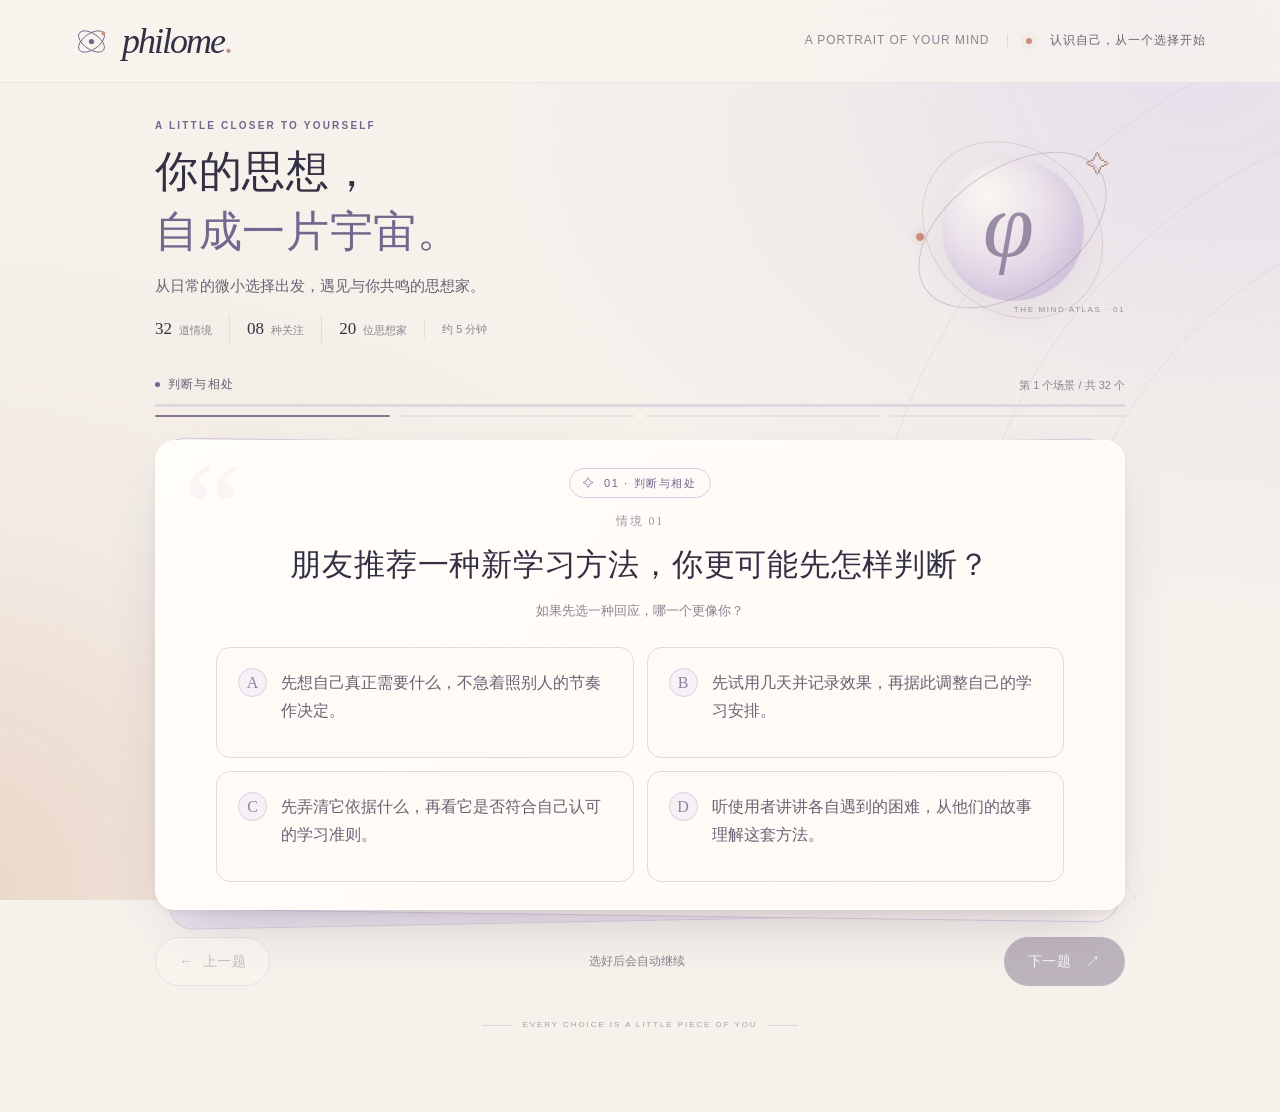
==== commit 7294de70: "Introduce hand-drawn four-entry solar portfolio and restore philome's classic style with revised rad" ====
--- a/philome/index.html
+++ b/philome/index.html
@@ -4,938 +4,26 @@
   <meta charset="utf-8">
   <meta name="viewport" content="width=device-width, initial-scale=1">
   <meta name="theme-color" content="#f5f1eb">
-  <meta name="description" content="philome · 从 64 道日常选择出发，描绘你的八维思想图谱，遇见与你共鸣的思想家。">
+  <meta name="description" content="philome · 从32个日常情境出发，遇见与你共鸣的思想家，展开自己的八维思想星图。">
   <title>philome · 遇见你的思想轮廓</title>
   <link rel="icon" type="image/svg+xml" href="data:image/svg+xml,%3Csvg xmlns='http://www.w3.org/2000/svg' viewBox='0 0 64 64'%3E%3Crect width='64' height='64' rx='17' fill='%2375668d'/%3E%3Ctext x='32' y='44' text-anchor='middle' font-size='43' font-family='Georgia' fill='white'%3E%CE%A6%3C/text%3E%3C/svg%3E">
-  <style>
-    :root{--ink:#343044;--body:#686273;--muted:#8b8490;--line:#dfd9df;--paper:#fffcf8;--bg:#f5f1eb;--teal:#75668d;--teal-dark:#59496e;--teal-soft:#eee8f3;--coral:#c98f7c;--coral-soft:#f7e8e0;--gold:#d4ad6e;--violet:#75668d;font-family:-apple-system,BlinkMacSystemFont,"Segoe UI","PingFang SC","Microsoft YaHei",sans-serif;color:var(--ink);background:var(--bg);font-synthesis:none}
-    *{box-sizing:border-box}html{scroll-behavior:smooth}body{margin:0;min-height:100vh;font-size:16px;line-height:1.65;background:var(--bg);overflow-x:hidden}button{font:inherit}button,a{-webkit-tap-highlight-color:transparent}button:focus-visible,summary:focus-visible{outline:2px solid var(--teal);outline-offset:6px}.hidden{display:none!important}::selection{background:#ded3e9;color:var(--ink)}
-    .ambient{position:fixed;inset:0;overflow:hidden;pointer-events:none;z-index:0}.ambient::before{content:"";position:absolute;width:64vw;height:64vw;min-width:650px;min-height:650px;right:-24vw;top:-30vw;background:radial-gradient(circle,#e5ddec 0,transparent 64%);opacity:.75;animation:breathe 18s ease-in-out infinite alternate}.ambient::after{content:"";position:absolute;width:65vw;height:65vw;left:-34vw;bottom:-32vw;background:radial-gradient(circle,#e8cfbf 0,transparent 65%);opacity:.7;animation:breathe 23s ease-in-out infinite alternate-reverse}.ambient-line{position:absolute;width:900px;height:900px;border:1px solid #8b7b9320;border-radius:50%;right:-680px;top:200px}.ambient-line:nth-child(2){width:1100px;height:1100px;right:-780px;top:100px}.ambient-line:nth-child(3){width:1300px;height:1300px;right:-880px;top:0}
-    .site-header{position:relative;z-index:2;border-bottom:1px solid #8c81931e;background:#f8f5efb5;backdrop-filter:blur(18px)}.header-inner{height:82px;max-width:1200px;margin:auto;padding:0 34px;display:flex;align-items:center;justify-content:space-between;gap:24px}.brand{display:flex;align-items:center;gap:13px;color:var(--ink);line-height:1}.brand-symbol{width:35px;height:35px;color:var(--teal);flex-shrink:0}.brand-wordmark{font-family:Georgia,"Times New Roman",serif;font-size:36px;font-style:italic;font-weight:400;letter-spacing:-2px}.brand-wordmark i{color:var(--coral);font-style:normal}.header-meta{display:flex;align-items:center;gap:18px;font-size:12px;color:var(--muted);letter-spacing:.08em}.header-meta strong{font-weight:500;color:var(--body);letter-spacing:.08em}.header-spark{width:6px;height:6px;border-radius:50%;background:var(--coral);box-shadow:0 0 0 5px #c98f7c12}.header-divider{height:14px;width:1px;background:var(--line)}
-    .page{position:relative;z-index:1;max-width:1120px;margin:auto;padding:35px 34px 80px}.intro{position:relative;display:grid;grid-template-columns:1fr 225px;align-items:center;gap:24px;max-width:970px;margin:0 auto 32px;animation:rise-in .7s both}.eyebrow{color:var(--teal);font-size:10px;line-height:1.5;font-weight:700;letter-spacing:.22em}.intro h1{font-family:Georgia,"Songti SC","STSong",serif;font-size:clamp(31px,3.7vw,43px);line-height:1.4;letter-spacing:.015em;font-weight:500;margin:9px 0 10px}.intro h1 em{font-style:normal;color:var(--teal)}.intro p{margin:0;color:var(--body);font-size:13px;line-height:1.9;max-width:650px}.intro-details{display:flex;align-items:center;gap:17px;margin-top:14px;color:var(--muted);font-size:11px}.intro-details b{font-family:Georgia,serif;font-weight:400;font-size:17px;color:var(--ink);margin-right:4px}.intro-details span+span{padding-left:17px;border-left:1px solid #aaa0ad40}
-    .mind-orbit{height:184px;position:relative;display:grid;place-items:center;user-select:none}.mind-orbit::before{content:"";position:absolute;width:142px;height:142px;background:radial-gradient(circle at 32% 25%,#fbf6f1,#ddd1e5 72%);border-radius:50%;box-shadow:inset -10px -12px 28px #8e79a32a,0 14px 30px #79648b13}.mind-orbit .phi{position:relative;font-family:Georgia,serif;font-size:92px;font-style:italic;line-height:1;color:#756587b5;transform:translate(-4px,-5px)}.orbit-ring{position:absolute;width:211px;height:124px;border:1px solid #9786a160;border-radius:50%;transform:rotate(-34deg)}.orbit-ring.second{width:195px;height:162px;transform:rotate(42deg);border-color:#bca08e55}.orbit-dot{position:absolute;width:211px;height:124px;transform:rotate(-34deg);animation:orbit 32s linear infinite}.orbit-dot::before{content:"";position:absolute;left:21px;top:12px;width:8px;height:8px;border-radius:50%;background:var(--coral);box-shadow:0 0 0 5px #c98f7c13}.orbit-caption{position:absolute;right:0;bottom:6px;color:#978b9c;font-size:8px;letter-spacing:.2em}.orbit-star{position:absolute;right:15px;top:8px;color:#af8b79;font-family:Georgia,serif;font-size:24px;animation:breathe 6s ease-in-out infinite alternate}
-    .progress-wrap{max-width:970px;margin:0 auto 23px;animation:rise-in .7s .08s both}.progress-top{display:flex;justify-content:space-between;align-items:center;margin-bottom:9px;font-size:11px;color:var(--muted)}.progress-top strong{font-size:12px;font-weight:500;color:var(--body);letter-spacing:.1em}.progress-top strong::before{content:"";display:inline-block;width:5px;height:5px;vertical-align:middle;border-radius:50%;background:var(--teal);margin-right:8px}.progress-track{height:3px;border-radius:9px;background:#ded7df;overflow:hidden}.progress-fill{height:100%;width:0;border-radius:9px;background:linear-gradient(90deg,#aa96bb,var(--teal));transition:width .4s cubic-bezier(.2,.7,.3,1)}.chapter-line{display:flex;justify-content:space-between;margin-top:8px;gap:10px}.chapter-line span{flex:1;height:2px;background:#c7becb45;border-radius:3px;transition:background .4s}.chapter-line span.active{background:#877395}.chapter-line span.done{background:#b7a5c2}
-    .quiz-stage{position:relative;max-width:970px;margin:auto;isolation:isolate;animation:rise-in .8s .15s both}.quiz-stage::before,.quiz-stage::after{content:"";position:absolute;inset:7px 10px -10px;border:1px solid #d9d0dd;border-radius:22px;background:#eae3eb;z-index:-2;transform:rotate(-1.1deg);transition:transform .5s}.quiz-stage::after{inset:4px 3px -5px;background:#f8f2ec;transform:rotate(.8deg);z-index:-1}.quiz-card{position:relative;min-height:330px;padding:27px clamp(25px,6vw,76px) 27px;background:linear-gradient(125deg,#fffdfa,#fffaf6);border:1px solid #ffffff;border-radius:20px;box-shadow:0 3px 6px #4c3b5510,0 26px 60px -27px #503e6550;text-align:center;display:flex;flex-direction:column;overflow:hidden}.quiz-card::after{content:'“';position:absolute;left:28px;top:2px;color:#b6a3c415;font-family:Georgia,serif;font-size:130px;line-height:1;pointer-events:none}.question-copy{position:relative;z-index:1;display:flex;flex-direction:column;align-items:center;flex:1}.chapter-badge{align-self:center;display:inline-flex;align-items:center;gap:8px;color:var(--teal);font-size:10px;letter-spacing:.15em;font-weight:500;padding:5px 12px;border:1px solid #d9cfe1;border-radius:99px;background:#f2edf52e}.chapter-badge::before{content:"✧";font-size:13px}.question-num{font-family:Georgia,serif;font-size:11px;color:#aaa0aa;letter-spacing:.16em;margin:13px 0 8px}.quiz-card h2{font-family:Georgia,"Songti SC","STSong",serif;font-size:clamp(24px,2.65vw,31px);font-weight:500;line-height:1.65;letter-spacing:.025em;margin:0 auto 12px;max-width:750px;text-wrap:pretty}.question-help{font-size:11px;color:var(--muted);margin:0 0 17px}.scale{position:relative;max-width:610px;margin:8px auto 0;width:100%;display:grid;grid-template-columns:repeat(7,minmax(0,1fr));align-items:center;justify-items:center;gap:5px}.scale::before{content:"";position:absolute;height:1px;left:4%;right:4%;top:50%;background:linear-gradient(90deg,#baabc150,#d1c5be50);z-index:0}.scale-option{position:relative;width:100%;height:58px;padding:0;border:0;background:transparent;color:#fff;cursor:pointer;display:grid;place-items:center}.scale-option::before{content:"";display:block;width:min(var(--size),calc(100% - 4px));aspect-ratio:1;border:1.6px solid var(--color);border-radius:50%;background:#fffaf6;transition:transform .22s cubic-bezier(.2,.8,.2,1.4),background .2s,box-shadow .2s}.scale-option:hover::before{transform:translateY(-3px) scale(1.07);box-shadow:0 6px 14px #6e567a16}.scale-option.selected::before{background:var(--color);box-shadow:0 0 0 5px var(--ring),0 5px 14px #77678322;animation:select-pop .28s}.scale-option.selected::after{content:"✓";position:absolute;left:50%;top:50%;transform:translate(-50%,-50%);font-size:17px;font-weight:500}.scale-labels{max-width:610px;margin:9px auto 0;width:100%;display:flex;justify-content:space-between;gap:12px;font-size:11px;letter-spacing:.08em}.scale-labels span:first-child{color:var(--teal)}.scale-labels span:nth-child(2){color:#a298a3}.scale-labels span:last-child{color:#b57e6b}.quiz-actions{max-width:970px;margin:27px auto 0;display:flex;justify-content:space-between;align-items:center;gap:20px;animation:rise-in .7s .22s both}.secondary,.primary{border-radius:99px;padding:13px 24px;cursor:pointer;font-size:12px;line-height:1.5;letter-spacing:.09em;font-weight:500;transition:transform .2s,box-shadow .2s,background .2s,opacity .2s}.secondary{border:1px solid #cfc5d1;background:#faf7f2a3;color:var(--body)}.secondary::before{content:"←";margin-right:9px}.secondary:hover:not(:disabled){background:#fffcf9;transform:translateX(-2px)}.secondary:disabled{opacity:.35;cursor:not-allowed}.primary{min-width:146px;border:1px solid var(--teal-dark);background:var(--teal-dark);color:#fff;box-shadow:0 6px 14px #4b3b5c20}.primary::after{content:"↗";margin-left:15px}.primary:hover:not(:disabled){background:#4c3d60;box-shadow:0 9px 19px #4b3b5c30;transform:translateY(-2px)}.primary:disabled{opacity:.3;box-shadow:none;cursor:not-allowed}.quiz-footer{max-width:970px;margin:32px auto 0;display:flex;align-items:center;justify-content:center;gap:10px;color:#aaa0aa;font-size:8px;letter-spacing:.24em}.quiz-footer::before,.quiz-footer::after{content:"";height:1px;width:30px;background:#b9aebc65}
-    .result{max-width:1050px;margin:0 auto}.result-hero{position:relative;isolation:isolate;overflow:hidden;background:#343043;border:1px solid #5d5268;border-radius:24px;padding:44px 43px;display:grid;grid-template-columns:minmax(0,1fr) 240px;align-items:center;gap:35px;color:#fff9f1;box-shadow:0 25px 55px -30px #4e3a6970;animation:rise-in .8s both}.result-hero::before{content:"";position:absolute;inset:-50% -10% -50% 35%;background:radial-gradient(ellipse at 70% 40%,#aa88af48,transparent 60%);z-index:-1;animation:breathe 15s infinite alternate}.result-hero::after{content:"";position:absolute;height:530px;width:530px;border:1px solid #e1cddd1c;border-radius:50%;right:-40px;top:-170px;z-index:-1}.result-hero .eyebrow{color:#c2accc}.result-hero h1{font-family:Georgia,"Songti SC","STSong",serif;font-size:clamp(32px,3.6vw,46px);line-height:1.45;font-weight:500;letter-spacing:.03em;margin:13px 0 16px;text-wrap:balance}.result-hero p{font-size:13px;line-height:1.9;color:#d1c7d4;margin:0;max-width:590px}.hero-portrait{position:relative;height:240px;width:240px;border-radius:50%;background:radial-gradient(circle at 35% 25%,#e8dfdb,#bba8be);display:grid;place-items:center;padding:14px;box-shadow:0 0 0 10px #ffffff05,0 0 0 11px #ffffff16;animation:portrait-in 1s .15s both}.hero-portrait img{display:block;max-height:100%;max-width:100%;object-fit:contain;filter:drop-shadow(0 8px 10px #47365020)}.result-highlights{display:flex;flex-wrap:wrap;gap:8px;margin-top:21px}.result-highlights span{display:inline-flex;align-items:center;padding:5px 11px;border:1px solid #c4abc449;border-radius:99px;color:#ead9e4;background:#ffffff05;font-size:10px;letter-spacing:.06em}.result-highlights span::before{content:"✧";margin-right:6px;color:#d2ac93}.result-section{margin-top:39px;animation:rise-in .7s .14s both}.section-heading{display:flex;align-items:baseline;justify-content:space-between;gap:15px;margin-bottom:17px}.section-heading h2{font-family:Georgia,"Songti SC","STSong",serif;font-weight:500;font-size:23px;letter-spacing:.03em;margin:0}.section-heading span{font-size:10px;color:var(--muted);letter-spacing:.04em}.lead-card{background:#fffcf8b8;border:1px solid #e5dce4;border-radius:18px;padding:25px 28px;box-shadow:0 10px 30px -20px #62476b20}.lead-card>p{font-size:14px;color:var(--body);line-height:1.9;margin:0}.reflection{position:relative;margin-top:20px;padding:17px 20px;background:#ede6ef8a;border-left:2px solid #a58eb2;border-radius:0 11px 11px 0}.reflection strong{display:block;color:var(--teal);font-size:9px;font-weight:500;letter-spacing:.12em;margin-bottom:7px}.reflection p{font-family:Georgia,"Songti SC","STSong",serif;color:var(--ink);font-size:17px;line-height:1.8;margin:0}.match-grid{display:grid;grid-template-columns:repeat(3,minmax(0,1fr));gap:19px}.match-card{position:relative;min-width:0;background:#fffcf8;border:1px solid #e4dbe3;border-radius:18px;padding:15px 16px 22px;box-shadow:0 6px 19px -16px #654d7040;transition:transform .3s,box-shadow .3s;animation:rise-in .7s both}.match-card:nth-child(1){animation-delay:.2s}.match-card:nth-child(2){animation-delay:.3s}.match-card:nth-child(3){animation-delay:.4s}.match-card:hover{transform:translateY(-5px);box-shadow:0 18px 35px -22px #654d7050}.match-card.featured{border-color:#b9a4c4}.match-image{position:relative;height:215px;border-radius:11px;background:var(--portrait-bg);display:flex;align-items:center;justify-content:center;padding:13px;overflow:hidden;margin-bottom:19px}.match-image::after{content:"";position:absolute;width:180px;height:180px;border:1px solid #ffffff90;border-radius:50%;right:-55px;bottom:-75px;pointer-events:none}.match-image img{display:block;max-height:100%;max-width:100%;object-fit:contain;transition:transform .5s cubic-bezier(.2,.7,.3,1)}.match-card:hover .match-image img{transform:scale(1.045)}.match-rank{font-size:9px;color:var(--teal);font-weight:600;letter-spacing:.14em}.match-card h3{font-family:Georgia,"Songti SC","STSong",serif;font-size:24px;font-weight:500;line-height:1.6;letter-spacing:.03em;margin:4px 0 1px}.match-card .era{font-size:9px;color:var(--muted);margin:0 0 12px}.match-card p{font-size:12px;color:var(--body);line-height:1.9;margin:0}.match-card .reason,.match-card .difference{border-top:1px solid #e7e0e6;padding-top:12px;margin-top:13px}.match-card .reason{color:#71617e}.match-card .reason strong,.match-card .difference strong{display:block;font-size:10px;font-weight:500;color:var(--ink);margin-bottom:3px}.axes-grid{display:grid;grid-template-columns:repeat(2,minmax(0,1fr));gap:14px}.axis-card{background:#fffcf8b8;border:1px solid #e5dce4;border-radius:14px;padding:20px 23px;animation:rise-in .7s .25s both}.axis-head{display:flex;justify-content:space-between;align-items:center;gap:12px}.axis-head strong{font-family:Georgia,"Songti SC","STSong",serif;font-size:18px;font-weight:500}.axis-head span{font-family:Georgia,serif;font-size:10px;color:#a197a5;letter-spacing:.12em}.axis-ends{display:flex;justify-content:space-between;margin-top:16px;font-size:10px;color:var(--body)}.axis-track{position:relative;height:4px;border-radius:99px;margin:10px 3px 18px;background:linear-gradient(90deg,#ad98bc,#e2d9dc 50%,#d9aa95)}.axis-track::after{content:"";position:absolute;left:50%;top:-3px;height:10px;width:1px;background:#bcb0c3}.axis-dot{position:absolute;top:50%;left:var(--value);transform:translate(-50%,-50%);width:14px;height:14px;border:3px solid #fffaf6;border-radius:50%;background:var(--teal-dark);box-shadow:0 0 0 1px #7c66833a;animation:axis-arrive 1.2s cubic-bezier(.18,.7,.2,1) both}.axis-card p{font-size:12px;line-height:1.8;color:var(--body);margin:0}.method{margin-top:30px;border-top:1px solid #d8cddb;border-bottom:1px solid #d8cddb;padding:0 3px}.method summary{cursor:pointer;font-size:11px;letter-spacing:.06em;color:var(--body);padding:17px 0;list-style:none}.method summary::-webkit-details-marker{display:none}.method summary::after{content:"＋";float:right;font-size:15px;color:var(--teal)}.method[open] summary::after{content:"－"}.method p{font-size:12px;line-height:1.9;color:var(--body);margin:0 0 20px;max-width:880px}.result-foot{display:flex;align-items:center;justify-content:space-between;gap:20px;margin-top:28px}.result-signature{font-family:Georgia,serif;font-style:italic;font-size:24px;letter-spacing:-1px;color:#b0a2b5}
-    @keyframes rise-in{from{opacity:0;transform:translateY(16px)}to{opacity:1;transform:translateY(0)}}@keyframes breathe{from{transform:translate3d(0,0,0) scale(1);opacity:.55}to{transform:translate3d(10px,-12px,0) scale(1.09);opacity:.85}}@keyframes orbit{from{transform:rotate(-34deg)}to{transform:rotate(326deg)}}@keyframes select-pop{0%{transform:scale(.85)}65%{transform:scale(1.12)}100%{transform:scale(1)}}@keyframes portrait-in{from{opacity:0;transform:translateY(12px) rotate(-5deg) scale(.95)}to{opacity:1;transform:translateY(0) rotate(0) scale(1)}}@keyframes axis-arrive{from{left:50%}to{left:var(--value)}}
-    @media(min-width:1500px){.page{padding-top:44px}.intro{margin-bottom:40px}.quiz-card{min-height:360px;padding-top:34px;padding-bottom:32px}.question-num{margin-top:17px}.question-help{margin-bottom:20px}}
-    @media(max-width:740px){.header-inner{height:71px;padding:0 22px}.brand-wordmark{font-size:32px}.brand-symbol{width:30px;height:30px}.header-meta{gap:11px;font-size:10px}.desktop-word,.header-divider{display:none}.page{padding:24px 20px 54px}.intro{grid-template-columns:1fr;gap:0;margin-bottom:28px}.intro h1{font-size:34px;line-height:1.45;margin-top:10px}.intro p{font-size:12px;max-width:550px}.intro-details{margin-top:14px;gap:13px;font-size:10px}.intro-details span+span{padding-left:13px}.intro-details b{font-size:15px}.mind-orbit{display:none}.eyebrow{font-size:8px}.progress-wrap{margin-bottom:20px}.progress-top{font-size:10px}.progress-top strong{font-size:11px}.quiz-stage::before,.quiz-stage::after{border-radius:18px;inset:5px 8px -7px}.quiz-stage::after{inset:3px 3px -3px}.quiz-card{min-height:355px;padding:24px 18px 23px;border-radius:16px}.quiz-card::after{font-size:110px;left:14px}.quiz-card h2{font-size:24px;line-height:1.65}.question-num{margin:16px 0 10px;font-size:10px}.chapter-badge{font-size:9px;padding:4px 10px}.question-help{font-size:10px;margin-bottom:20px}.scale{gap:1px;margin-top:10px}.scale-option{height:52px}.scale-option::before{border-width:1.4px;width:min(var(--size),calc(100% - 5px))}.scale-option.selected::after{font-size:14px}.scale-option.selected::before{box-shadow:0 0 0 3px var(--ring),0 4px 10px #77678320}.scale-labels{font-size:10px;margin-top:10px}.quiz-actions{margin-top:25px}.secondary,.primary{padding:12px 20px;font-size:11px}.primary{min-width:130px}.quiz-footer{margin-top:28px;font-size:7px}.result-hero{grid-template-columns:1fr;gap:27px;padding:28px 25px 34px;border-radius:19px}.result-hero h1{font-size:32px;margin-top:11px}.result-hero p{font-size:12px}.hero-portrait{height:205px;width:205px;justify-self:center;grid-row:1}.result-hero>.result-hero-copy{grid-row:2}.result-highlights{margin-top:16px}.result-section{margin-top:31px}.section-heading{display:block;margin-bottom:14px}.section-heading h2{font-size:22px}.section-heading span{display:block;margin-top:4px;font-size:9px}.lead-card{padding:22px}.lead-card>p{font-size:13px}.reflection{padding:14px 16px;margin-top:16px}.reflection p{font-size:16px}.match-grid,.axes-grid{grid-template-columns:1fr}.match-grid{gap:16px}.match-card{padding:15px 17px 22px}.match-image{height:230px;margin-bottom:17px}.match-card h3{font-size:25px}.match-card p{font-size:12px}.match-card .era{font-size:10px}.axis-card{padding:19px 21px}.method p{font-size:11px}.result-foot{margin-top:24px}.result-signature{font-size:23px}}
-    @media(max-width:360px){.page{padding-left:15px;padding-right:15px}.header-inner{padding:0 16px}.header-meta strong{font-size:9px}.intro h1{font-size:30px}.intro-details{gap:10px}.intro-details span+span{padding-left:10px}.quiz-card{padding:23px 13px}.quiz-card h2{font-size:22px}.scale-labels{font-size:9px}.result-hero{padding:25px 22px}.result-hero h1{font-size:29px}}
-    @media(prefers-reduced-motion:reduce){*,*::before,*::after{animation:none!important;transition:none!important;scroll-behavior:auto!important}}
-    .radar-section{margin-top:35px}.radar-section .section-heading{align-items:center}.radar-section .section-heading h2{font-size:27px}.radar-kicker{display:block;font:9px/1.5 Georgia,serif;letter-spacing:.23em;color:#9a87a8;margin-bottom:7px}
-    .radar-board{position:relative;overflow:hidden;padding:26px;background:linear-gradient(130deg,#fffdfa,#f8f2f7);border:1px solid #d8cadd;border-radius:24px;box-shadow:0 20px 60px -38px #54406465}.radar-board-top{position:relative;display:flex;justify-content:space-between;align-items:center;gap:18px;margin-bottom:21px}
-    .radar-legend{display:flex;flex-wrap:wrap;gap:15px;align-items:center;color:#756b7e;font-size:11px}.radar-legend span{display:inline-flex;align-items:center;gap:7px}.radar-legend i{display:inline-block;width:19px;height:3px;border-radius:3px;background:#9474af}.radar-legend .comparison-key{background:transparent;border-top:2px dashed #c98f7c;border-radius:0;height:0}.radar-legend .comparison-legend{opacity:.4;transition:opacity .25s}.show-comparison .comparison-legend{opacity:1}
-    .radar-toggle{position:relative;flex-shrink:0;border:1px solid #d0bfd8;border-radius:99px;padding:10px 15px;background:#fffcf8;color:#796583;font-size:11px;cursor:pointer;transition:all .2s}.radar-toggle::before{content:"＋";margin-right:7px}.radar-toggle[aria-pressed="true"]{color:#fff7f1;background:#6d597e;border-color:#6d597e;box-shadow:0 4px 12px #705a8020}.radar-toggle[aria-pressed="true"]::before{content:"✓"}
-    .radar-layout{position:relative;display:grid;grid-template-columns:minmax(0,1.35fr) minmax(245px,.85fr);gap:26px;align-items:stretch}.radar-canvas{position:relative;display:grid;place-items:center;min-width:0;margin:0;border:1px solid #65536f;border-radius:19px;overflow:hidden;background:radial-gradient(ellipse at 50% 40%,#584563 0,#342f45 72%);box-shadow:inset 0 0 80px #201b3133}.radar-canvas::before{content:"";position:absolute;width:80%;aspect-ratio:1;border:1px solid #d9bfd017;border-radius:50%;pointer-events:none}.thought-radar{position:relative;display:block;width:100%;height:auto;overflow:visible;isolation:isolate}
-    .radar-grid{fill:none;stroke:#d6c5e020;stroke-width:1}.radar-grid.balance{stroke:#d9b78d9c;stroke-dasharray:5 6;stroke-width:1.3}.radar-spoke{stroke:#d6c5e024;stroke-width:1;transition:stroke .25s}.radar-spoke.is-active{stroke:#dec3eb8a;stroke-width:1.5}.radar-axis-label{font-family:Georgia,"Songti SC","STSong",serif;font-size:19px;fill:#cdbed7;letter-spacing:.04em;transition:fill .25s}.radar-axis-label.is-active{fill:#fff5ea}.radar-axis-poles{font-size:11px;fill:#b29dc0}.radar-balance-label{font-size:10px;fill:#d8b88d;letter-spacing:.12em}
-    .radar-personal{fill:url(#radar-personal-fill);stroke:#d6b9ee;stroke-width:2.7;stroke-linejoin:round;filter:drop-shadow(0 0 8px #c1a0dd40);transform-origin:300px 300px;animation:radar-unfold 1.25s cubic-bezier(.18,.7,.2,1) both}.radar-comparison{fill:#d5a18d10;stroke:#e2ab8e;stroke-width:2;stroke-dasharray:6 5;stroke-linejoin:round;opacity:0;transition:opacity .3s;pointer-events:none}.show-comparison .radar-comparison{opacity:1}.radar-hit{cursor:pointer;outline:none}.radar-hit .radar-point{fill:#c9a7e5;stroke:#4b3b5b;stroke-width:2.5;transition:r .2s,fill .2s,stroke .2s}.radar-hit.is-active .radar-point,.radar-hit:focus .radar-point{r:7;fill:#fff3df;stroke:#d2b0ec;stroke-width:3}.radar-hit:focus .radar-focus{stroke:#f0c99c;stroke-width:1.5;stroke-dasharray:3 3;fill:none}.radar-focus{fill:none;stroke:none}.radar-center{fill:#e4d0ed;opacity:.5}
-    .radar-side{display:flex;flex-direction:column;min-width:0}.radar-current{padding:3px 0 18px;border-bottom:1px solid #dfd2e2;min-height:135px}.radar-current-index{font:10px Georgia,serif;letter-spacing:.2em;color:#9a86a8}.radar-current h3{font-family:Georgia,"Songti SC","STSong",serif;font-size:25px;font-weight:500;margin:8px 0 9px;line-height:1.4}.radar-current p{font-size:12px;line-height:1.85;margin:0;color:#7b6c84}.radar-current .radar-comparison-copy{color:#ae7f6b;font-size:11px;margin-top:7px}
-    .radar-axis-list{display:grid;grid-template-columns:repeat(2,minmax(0,1fr));gap:8px;margin-top:16px}.radar-axis-row{padding:10px 11px;text-align:left;background:#fffcf8b8;border:1px solid #e8dfe9;border-radius:11px;cursor:pointer;color:#796c81;min-width:0;transition:background .2s,border-color .2s,transform .2s}.radar-axis-row:hover{border-color:#c6b0d1;transform:translateY(-1px)}.radar-axis-row[aria-pressed="true"]{border-color:#b9a0c8;background:#eee4f1;box-shadow:0 3px 10px #9676aa10}.radar-axis-row strong{display:block;font-size:12px;font-weight:500;color:#66516f;white-space:nowrap}.radar-axis-row small{display:flex;align-items:center;justify-content:space-between;gap:3px;margin-top:5px;font-size:9px;line-height:1.6;white-space:nowrap;color:#a18daa}.radar-axis-row .chosen-pole{color:#6e527f;font-weight:650}
-    .radar-reading{position:relative;display:flex;align-items:baseline;justify-content:space-between;gap:20px;padding-top:18px;margin-top:21px;border-top:1px solid #dfd2e2;color:#8d7b96;font-size:10px;line-height:1.8}.radar-reading strong{font-weight:500;color:#796382}.axes-details{margin-top:17px;padding:0 3px}.axes-details>summary{font-size:11px;letter-spacing:.05em;color:#7d688a;cursor:pointer;list-style:none;padding:10px 0}.axes-details>summary::-webkit-details-marker{display:none}.axes-details>summary::before{content:"＋";display:inline-block;margin-right:9px}.axes-details[open]>summary::before{content:"－"}.axes-details .axes-grid{margin-top:9px}.axes-details .axis-card{box-shadow:none;padding:17px 20px}.axes-details .axis-head strong{font-size:16px}.axes-details .axis-card p{font-size:11px}.axes-details .axis-ends{font-size:10px}.axes-details .axis-track{margin-bottom:14px}
-    @keyframes radar-unfold{from{opacity:0;transform:scale(.25)}to{opacity:1;transform:scale(1)}}
-    @media(max-width:900px){.radar-board{padding:20px}.radar-layout{grid-template-columns:minmax(0,1.15fr) minmax(235px,.85fr);gap:20px}.radar-current h3{font-size:23px}.radar-axis-row{padding:9px 8px}.radar-axis-row strong{font-size:11px}.radar-axis-row small{font-size:8px}}
-    @media(max-width:740px){.radar-section{margin-top:29px}.radar-section .section-heading{display:block}.radar-section .section-heading h2{font-size:25px}.radar-board{padding:16px;border-radius:19px}.radar-board-top{align-items:flex-start;gap:10px;margin-bottom:15px}.radar-legend{font-size:10px;gap:8px;flex-direction:column;align-items:flex-start}.radar-toggle{font-size:10px;padding:9px 11px;max-width:58%;white-space:normal;text-align:center}.radar-layout{grid-template-columns:1fr;gap:20px}.radar-canvas{border-radius:14px}.radar-axis-label{font-size:20px}.radar-axis-poles{font-size:12px}.radar-current{padding:0 2px 16px;min-height:0}.radar-current h3{font-size:24px}.radar-current p{font-size:12px}.radar-axis-list{gap:8px;margin-top:15px}.radar-axis-row{padding:12px 13px}.radar-axis-row strong{font-size:12px}.radar-axis-row small{font-size:10px;margin-top:5px}.radar-reading{display:block;margin-top:17px;padding-top:15px;font-size:10px}.radar-reading strong{display:block;margin-bottom:4px}.axes-details{margin-top:13px}.axes-details .axis-card{padding:16px 18px}}
-    @media(prefers-reduced-motion:reduce){.radar-personal{animation:none}.radar-comparison,.radar-axis-row,.radar-spoke,.radar-axis-label,.radar-hit .radar-point{transition:none}}
-  </style>
+  <link rel="stylesheet" href="styles.css?v=3-classic">
+  <script src="model-v3.js?v=3" defer></script>
+  <script src="app.js?v=3-classic" defer></script>
 </head>
 <body>
   <div class="ambient" aria-hidden="true"><span class="ambient-line"></span><span class="ambient-line"></span><span class="ambient-line"></span></div>
-  <header class="site-header"><div class="header-inner"><div class="brand" aria-label="philome"><svg class="brand-symbol" viewBox="0 0 40 40" fill="none" aria-hidden="true"><ellipse cx="20" cy="20" rx="17" ry="9" transform="rotate(-35 20 20)" stroke="currentColor" stroke-width="1"/><ellipse cx="20" cy="20" rx="17" ry="9" transform="rotate(35 20 20)" stroke="currentColor" stroke-width="1"/><circle cx="20" cy="20" r="3" fill="currentColor"/><circle cx="33.6" cy="10.6" r="2.2" fill="#c98f7c"/></svg><span class="brand-wordmark">philome<i>.</i></span></div><div class="header-meta"><span class="desktop-word">A PORTRAIT OF YOUR MIND</span><span class="header-divider"></span><span class="header-spark"></span><strong>认识自己，从一个选择开始</strong></div></div></header>
+  <header class="site-header"><div class="header-inner"><a class="brand" href="./" aria-label="philome首页"><svg class="brand-symbol" viewBox="0 0 40 40" fill="none" aria-hidden="true"><ellipse cx="20" cy="20" rx="17" ry="9" transform="rotate(-35 20 20)" stroke="currentColor" stroke-width="1"/><ellipse cx="20" cy="20" rx="17" ry="9" transform="rotate(35 20 20)" stroke="currentColor" stroke-width="1"/><circle cx="20" cy="20" r="3" fill="currentColor"/><circle cx="33.6" cy="10.6" r="2.2" fill="#c98f7c"/></svg><span class="brand-wordmark">philome<i>.</i></span></a><div class="header-meta"><span class="desktop-word">A PORTRAIT OF YOUR MIND</span><span class="header-divider"></span><span class="header-spark"></span><strong>认识自己，从一个选择开始</strong></div></div></header>
   <main class="page">
-    <section id="quiz" aria-live="polite">
-      <div class="intro"><div class="intro-copy"><div class="eyebrow">A LITTLE CLOSER TO YOURSELF</div><h1>你的思想，<br><em>自成一片宇宙。</em></h1><p>从日常的微小选择出发，遇见与你共鸣的思想家。</p><div class="intro-details"><span><b>64</b> 道情境</span><span><b>08</b> 条坐标</span><span><b id="thinker-count">16</b> 位思想家</span><span>约 10 分钟</span></div></div><div class="mind-orbit" aria-hidden="true"><span class="phi">φ</span><span class="orbit-ring"></span><span class="orbit-ring second"></span><span class="orbit-dot"></span><span class="orbit-star">✧</span><span class="orbit-caption">THE MIND ATLAS · 01</span></div></div>
-      <div class="progress-wrap"><div class="progress-top"><strong id="chapter-name">认识世界</strong><span id="progress-text">第 1 题 / 共 64 题</span></div><div class="progress-track" role="progressbar" aria-label="测试进度" aria-valuemin="0" aria-valuemax="64" aria-valuenow="0" id="progress-track"><div class="progress-fill" id="progress-fill"></div></div><div class="chapter-line" aria-hidden="true" id="chapter-line"></div></div>
-      <div class="quiz-stage"><div class="quiz-card"><div class="question-copy"><div class="chapter-badge" id="chapter-badge">01 · 认识世界</div><p class="question-num" id="question-num">问题 01</p><h2 id="question-title"></h2><p class="question-help">这句话，与你平时的想法有多接近？</p></div><div id="scale" class="scale" role="group" aria-label="同意程度"></div><div class="scale-labels"><span>同意</span><span>中立</span><span>不同意</span></div></div></div>
-      <div class="quiz-actions"><button class="secondary" id="prev" type="button">上一题</button><button class="primary" id="next" type="button" disabled>下一题</button></div><div class="quiz-footer" aria-hidden="true">EVERY CHOICE IS A LITTLE PIECE OF YOU</div>
+    <div id="loading" class="loading" role="status">正在展开这份思想旅程…</div>
+    <section id="quiz" class="hidden" aria-label="思想情境测试">
+      <div class="intro"><div class="intro-copy"><div class="eyebrow">A LITTLE CLOSER TO YOURSELF</div><h1>你的思想，<br><em>自成一片宇宙。</em></h1><p>从日常的微小选择出发，遇见与你共鸣的思想家。</p><div class="intro-details"><span><b>32</b> 道情境</span><span><b>08</b> 种关注</span><span><b id="thinker-count">20</b> 位思想家</span><span>约 5 分钟</span></div></div><div class="mind-orbit" aria-hidden="true"><span class="phi">φ</span><span class="orbit-ring"></span><span class="orbit-ring second"></span><span class="orbit-dot"></span><span class="orbit-star">✧</span><span class="orbit-caption">THE MIND ATLAS · 01</span></div></div>
+      <p id="version-note" class="version-note hidden">题目和思想坐标已更新为32个情境。此前的进度仍保留，新画像请从这里重新开始。</p>
+      <div class="progress-wrap"><div class="progress-meta"><strong id="chapter-name"></strong><span id="progress-text"></span></div><div id="progress-track" class="progress-track" role="progressbar" aria-label="答题进度" aria-valuemin="0" aria-valuemax="32" aria-valuenow="0"><div id="progress-fill"></div></div><div id="chapter-line" class="chapter-line" aria-hidden="true"></div></div>
+      <div class="quiz-stage"><section class="question-card"><div class="question-copy"><span id="chapter-badge" class="chapter-badge"></span><p id="question-num" class="question-num"></p><h2 id="question-title" tabindex="-1"></h2><p class="question-help">如果先选一种回应，哪一个更像你？</p></div><div id="choices" class="choices" role="group" aria-label="选择更像你的回应"></div></section></div>
+      <div class="quiz-actions"><button class="secondary" id="prev" type="button">上一题</button><span>选好后会自动继续</span><button class="primary" id="next" type="button">下一题</button></div><div class="quiz-footer" aria-hidden="true">EVERY CHOICE IS A LITTLE PIECE OF YOU</div>
     </section>
-    <section id="result" class="result hidden" aria-live="polite"></section>
+    <section id="result" class="result hidden" aria-label="你的思想画像"></section>
   </main>
-  <script>
-    const dimensions=[
-  {
-    "key": "reason",
-    "name": "认识世界",
-    "left": "经验观察",
-    "right": "概念推演",
-    "descriptions": [
-      "你更愿意从观察、尝试和亲身经历中检验观点。",
-      "你让实际观察与概念推演彼此校准。",
-      "你更愿意先澄清概念，再从基本前提逐步推演。"
-    ]
-  },
-  {
-    "key": "freedom",
-    "name": "面对规则",
-    "left": "共同规范",
-    "right": "自主选择",
-    "descriptions": [
-      "你看重经过共同认可的规范，愿意为它保留稳定的边界。",
-      "你在共同约定与自主选择之间寻找平衡。",
-      "你更看重自己作决定的空间，也愿意重新审视既有惯例。"
-    ]
-  },
-  {
-    "key": "self",
-    "name": "人与他人",
-    "left": "共同体",
-    "right": "个体",
-    "descriptions": [
-      "你倾向于从关系与责任中理解自我。",
-      "你在归属与独立之间寻找平衡。",
-      "你格外看重个人定义人生的空间。"
-    ]
-  },
-  {
-    "key": "certainty",
-    "name": "面对未知",
-    "left": "怀疑",
-    "right": "确信",
-    "descriptions": [
-      "你愿意保留疑问，让思考继续开放。",
-      "你会形成判断，也愿意修正它。",
-      "你希望找到值得捍卫的稳定信念。"
-    ]
-  },
-  {
-    "key": "ethics",
-    "name": "判断对错",
-    "left": "原则",
-    "right": "结果",
-    "descriptions": [
-      "你首先在意行为能否遵守一致的原则。",
-      "你会同时考虑原则和实际影响。",
-      "你更重视行为带来的具体结果。"
-    ]
-  },
-  {
-    "key": "meaning",
-    "name": "寻找意义",
-    "left": "发现",
-    "right": "创造",
-    "descriptions": [
-      "你相信意义可以在传统与世界中被发现。",
-      "你从既有智慧与个人选择中寻找意义。",
-      "你相信意义由人的选择和行动创造。"
-    ]
-  },
-  {
-    "key": "inner",
-    "name": "理解自己",
-    "left": "明确理由",
-    "right": "隐含动机",
-    "descriptions": [
-      "解释行为时，你更信赖当事人能明确说明的理由和处境。",
-      "你同时留意明确的理由与不容易察觉的动机。",
-      "你会追问情绪、习惯和未说出口的愿望怎样推动选择。"
-    ]
-  },
-  {
-    "key": "expression",
-    "name": "表达真相",
-    "left": "直接论证",
-    "right": "故事想象",
-    "descriptions": [
-      "你倾向于把观点直接讲清楚并给出理由。",
-      "你会视场合使用论证或故事。",
-      "你喜欢借故事、人物和想象看见复杂的真实。"
-    ]
-  }
-];
-    const reflectionQuestions=[
-      '当亲身经历与一套严密的推理相冲突时，你会先重新检查哪一边？',
-      '一条规则保护了多数人，却限制了少数人的选择时，你会如何判断它该不该改？',
-      '当自己的选择让亲近的人失望时，你愿意承担怎样的责任？',
-      '你最坚定的一个想法，值得再追问一次“为什么”吗？',
-      '如果守住规则与减少伤害不能两全，你会先守住什么？',
-      '如果没有现成的人生答案，你愿意把时间投入哪件事？',
-      '你最近一次“明知不想这样却还是这样做”，背后可能有什么感受？',
-      '有没有一个故事让你理解了原本不同意的人？'
-    ];
-    const questions=[
-  {
-    "d": 0,
-    "p": -1,
-    "t": "朋友推荐一种学习方法时，我更想先亲自试几天，再判断它有没有用。"
-  },
-  {
-    "d": 0,
-    "p": 1,
-    "t": "遇到一个新问题，我通常先搭起清楚的概念框架，而不是马上收集具体案例。"
-  },
-  {
-    "d": 0,
-    "p": 1,
-    "t": "小组争论“怎样才算公平”时，我更想先把公平的定义和推理讲清楚。"
-  },
-  {
-    "d": 0,
-    "p": -1,
-    "t": "一套建议听起来逻辑完整，却帮不了我眼前的难题，我会优先相信亲身感受。"
-  },
-  {
-    "d": 0,
-    "p": -1,
-    "t": "挑选新的作息习惯时，我愿意实际试一周，再决定是否长期坚持。"
-  },
-  {
-    "d": 0,
-    "p": 1,
-    "t": "面对一个难题，一套前提清楚、层层相扣的解释，往往比一连串成功经验更能说服我。"
-  },
-  {
-    "d": 0,
-    "p": -1,
-    "t": "理解一个抽象道理时，具体见闻和实际例子通常比概念定义更能说服我。"
-  },
-  {
-    "d": 0,
-    "p": 1,
-    "t": "两位专家结论相反时，我会先比较各自的前提和推理过程。"
-  },
-  {
-    "d": 1,
-    "p": 1,
-    "t": "公司沿用多年的打卡规定妨碍弹性工作时，我会支持重新讨论这条规定。"
-  },
-  {
-    "d": 1,
-    "p": -1,
-    "t": "在大家认可的共同规则下生活，比每个人都随时自行决定，更让我安心。"
-  },
-  {
-    "d": 1,
-    "p": 1,
-    "t": "家人希望我选稳定的专业，但我更喜欢另一个方向，我会认真争取自己的选择。"
-  },
-  {
-    "d": 1,
-    "p": -1,
-    "t": "一个新制度看起来更自由，但细节尚不清楚时，我倾向于先沿用旧办法。"
-  },
-  {
-    "d": 1,
-    "p": 1,
-    "t": "聚会总按同一套规矩安排，我会主动提议换一种更适合大家的方式。"
-  },
-  {
-    "d": 1,
-    "p": -1,
-    "t": "如果一项约定经过大家平等讨论，我愿意接受它，即使它限制了我的某些个人选择。"
-  },
-  {
-    "d": 1,
-    "p": 1,
-    "t": "朋友因穿着不符合单位惯例被批评，我会先质疑这条惯例是否合理。"
-  },
-  {
-    "d": 1,
-    "p": -1,
-    "t": "当个人安排与一项公平的集体约定冲突时，我通常愿意先服从约定。"
-  },
-  {
-    "d": 2,
-    "p": -1,
-    "t": "当个人发展与共同目标冲突时，我更愿意从对群体的责任出发作决定。"
-  },
-  {
-    "d": 2,
-    "p": 1,
-    "t": "一份工作很体面，却把我的生活完全变成别人期待的样子，我会考虑离开。"
-  },
-  {
-    "d": 2,
-    "p": -1,
-    "t": "原本想独自休息的周末，家人突然需要帮忙，我通常会调整计划。"
-  },
-  {
-    "d": 2,
-    "p": 1,
-    "t": "即使朋友不理解我的爱好，我也愿意继续投入，而不是换成大家都喜欢的事。"
-  },
-  {
-    "d": 2,
-    "p": -1,
-    "t": "理解“我是谁”时，我会先想到自己与家人、朋友和社会的关系。"
-  },
-  {
-    "d": 2,
-    "p": 1,
-    "t": "一群人都说某条人生路线最稳妥时，我仍希望保留自己试错的空间。"
-  },
-  {
-    "d": 2,
-    "p": -1,
-    "t": "朋友犯了错时，我更愿意陪他一起面对后果，而不是说“这是他自己的事”。"
-  },
-  {
-    "d": 2,
-    "p": 1,
-    "t": "为人生安排优先次序时，我倾向于从自己的目标出发，再考虑他人的期待。"
-  },
-  {
-    "d": 3,
-    "p": -1,
-    "t": "听到“成功就该有房有车”时，我会先问为什么要用这些东西定义成功。"
-  },
-  {
-    "d": 3,
-    "p": 1,
-    "t": "遇到相反观点时，我更想找出一套能长期站住脚的判断依据。"
-  },
-  {
-    "d": 3,
-    "p": -1,
-    "t": "聊到人死后会怎样时，我可以坦然说“我现在不知道”。"
-  },
-  {
-    "d": 3,
-    "p": 1,
-    "t": "即使要花很长时间，我也希望给重要问题找到一个足够确定的答案。"
-  },
-  {
-    "d": 3,
-    "p": -1,
-    "t": "一条新闻只给出一种解释时，我通常会再看看有没有其他可能。"
-  },
-  {
-    "d": 3,
-    "p": 1,
-    "t": "比起不断打开新的可能，我更看重为自己的判断建立稳固的基础。"
-  },
-  {
-    "d": 3,
-    "p": -1,
-    "t": "朋友说“这件事肯定是某人的错”，在证据不全时我会暂缓判断。"
-  },
-  {
-    "d": 3,
-    "p": 1,
-    "t": "面对根本性的问题，我相信经过充分思考，能够找到值得确信的结论。"
-  },
-  {
-    "d": 4,
-    "p": -1,
-    "t": "如果一句善意的谎话能减少眼前的伤害，我仍会先问：能否把这种做法当作人人适用的准则？"
-  },
-  {
-    "d": 4,
-    "p": 1,
-    "t": "为避免更多人受伤，临时违反一条普通规定，我觉得有时是可以接受的。"
-  },
-  {
-    "d": 4,
-    "p": -1,
-    "t": "公开某人的隐私能让大家得到提醒时，我仍会先考虑是否侵犯了他。"
-  },
-  {
-    "d": 4,
-    "p": 1,
-    "t": "评价一个决定时，我会先看它实际帮助了谁、伤害了谁。"
-  },
-  {
-    "d": 4,
-    "p": -1,
-    "t": "即使破例能给更多人带来好处，我也倾向于守住同样适用于每个人的底线。"
-  },
-  {
-    "d": 4,
-    "p": 1,
-    "t": "如果严格照规则分配资源会让最困难的人更吃亏，我支持作出调整。"
-  },
-  {
-    "d": 4,
-    "p": -1,
-    "t": "做出承诺之后，即使改口会带来更好的整体结果，我仍认为守约本身有重要价值。"
-  },
-  {
-    "d": 4,
-    "p": 1,
-    "t": "比较两种做法时，只要能明显减轻更多人的痛苦，我愿意选择在原则上不那么整齐的一种。"
-  },
-  {
-    "d": 5,
-    "p": -1,
-    "t": "当生活失去方向时，我更相信有些值得追求的东西本来就在那里，只是还没被我发现。"
-  },
-  {
-    "d": 5,
-    "p": 1,
-    "t": "一份工作起初没有“使命感”，我相信自己可以通过投入让它变得有意义。"
-  },
-  {
-    "d": 5,
-    "p": -1,
-    "t": "比起为生活发明一个目标，我更愿意从自然、人性或已有的智慧中发现它。"
-  },
-  {
-    "d": 5,
-    "p": 1,
-    "t": "即使没有一个预设的人生目标，我也能在自己的选择里找到方向。"
-  },
-  {
-    "d": 5,
-    "p": -1,
-    "t": "我觉得好的生活有一些不由个人喜好决定的价值，需要我们去体会和发现。"
-  },
-  {
-    "d": 5,
-    "p": 1,
-    "t": "如果原本的计划被打乱，我会尝试给新局面创造新的目标。"
-  },
-  {
-    "d": 5,
-    "p": -1,
-    "t": "面对“为什么要努力”，我倾向于寻找一种超出个人选择、值得共同追求的意义。"
-  },
-  {
-    "d": 5,
-    "p": 1,
-    "t": "别人说我选的路“没有意义”时，我仍相信投入本身能让它有意义。"
-  },
-  {
-    "d": 6,
-    "p": 1,
-    "t": "朋友明明想休息，却总把日程排满，我会好奇他是不是在回避某种感受。"
-  },
-  {
-    "d": 6,
-    "p": -1,
-    "t": "回想一次重要选择，我更相信自己当时明确说出的理由，而不是事后追索隐藏动机。"
-  },
-  {
-    "d": 6,
-    "p": 1,
-    "t": "我对某人突然很生气时，会想想这份情绪是否和眼前的事之外的经历有关。"
-  },
-  {
-    "d": 6,
-    "p": -1,
-    "t": "选工作时，我更信赖自己能说清的条件和理由，而不是模糊的感觉。"
-  },
-  {
-    "d": 6,
-    "p": 1,
-    "t": "我一再拖延同一件事时，会问自己是否有没承认的担心。"
-  },
-  {
-    "d": 6,
-    "p": -1,
-    "t": "解释一个反复出现的行为时，我会先从当事人能清楚说明的理由和眼前处境入手。"
-  },
-  {
-    "d": 6,
-    "p": 1,
-    "t": "一句普通的话让我反应很大时，我会留意它是否碰到了旧的记忆。"
-  },
-  {
-    "d": 6,
-    "p": -1,
-    "t": "回看自己一次冲动决定时，我更想找出当时能观察到的原因。"
-  },
-  {
-    "d": 7,
-    "p": 1,
-    "t": "要说明朋友为什么难过时，我觉得讲出他经历的一小段故事，比列三条原因更有效。"
-  },
-  {
-    "d": 7,
-    "p": -1,
-    "t": "解释一个复杂观点时，我会先给出明确结论和理由，再举例子。"
-  },
-  {
-    "d": 7,
-    "p": 1,
-    "t": "要理解一种与自己完全不同的生活，我更信赖一个人物的完整故事，而不只是几条概括。"
-  },
-  {
-    "d": 7,
-    "p": -1,
-    "t": "参加讨论时，我更喜欢对方直接说观点，而不是绕一个很长的故事。"
-  },
-  {
-    "d": 7,
-    "p": 1,
-    "t": "讨论公平时，我更愿意先讲一个人的遭遇，而不是从通用定义展开。"
-  },
-  {
-    "d": 7,
-    "p": -1,
-    "t": "写一篇表达立场的文章时，我会先整理证据和推理顺序。"
-  },
-  {
-    "d": 7,
-    "p": 1,
-    "t": "面对难以说清的心情，我更愿意借电影、诗句或比喻来表达。"
-  },
-  {
-    "d": 7,
-    "p": -1,
-    "t": "朋友讲完亲身经历后，我仍想知道他希望我接受的具体结论是什么。"
-  }
-];
-    const philosophers=[
-  {
-    "name": "苏格拉底",
-    "latin": "Socrates",
-    "era": "哲学 · 古希腊",
-    "image": "socrates.webp",
-    "bg": "#e7f1f4",
-    "v": [
-      0.35,
-      0.12,
-      0.05,
-      -0.9,
-      -0.4,
-      -0.55,
-      -0.4,
-      -0.65
-    ],
-    "blurb": "他不断追问“我真的知道吗”，把反省当作好生活的起点。"
-  },
-  {
-    "name": "庄子",
-    "latin": "Zhuangzi",
-    "era": "哲学 · 战国时期",
-    "image": "zhuangzi.webp",
-    "bg": "#e8f5ed",
-    "v": [
-      -0.6,
-      0.85,
-      0.1,
-      -0.95,
-      0,
-      -0.25,
-      0.2,
-      0.95
-    ],
-    "blurb": "他借寓言松动固定的是非与视角，在变化的处境里探索自然、自得的生活。"
-  },
-  {
-    "name": "孔子",
-    "latin": "Confucius",
-    "era": "哲学 · 春秋时期",
-    "image": "confucius.webp",
-    "bg": "#fff1df",
-    "v": [
-      -0.3,
-      -0.72,
-      -0.95,
-      0.55,
-      -0.25,
-      -0.75,
-      -0.2,
-      -0.55
-    ],
-    "blurb": "他从人与人的关系出发，重视责任、礼与日常实践。"
-  },
-  {
-    "name": "康德",
-    "latin": "Immanuel Kant",
-    "era": "哲学 · 启蒙时代",
-    "image": "kant.webp",
-    "bg": "#eeeafd",
-    "v": [
-      0.95,
-      0.45,
-      0.25,
-      0.82,
-      -1,
-      -0.4,
-      -0.75,
-      -0.85
-    ],
-    "blurb": "他让理性为自己立法，坚持可普遍遵守的原则，并把每个人视为目的。"
-  },
-  {
-    "name": "尼采",
-    "latin": "Friedrich Nietzsche",
-    "era": "哲学 · 19 世纪",
-    "image": "nietzsche.webp",
-    "bg": "#fff0e7",
-    "v": [
-      0.15,
-      0.9,
-      0.95,
-      -0.35,
-      0.32,
-      1,
-      0.35,
-      0.55
-    ],
-    "blurb": "他质疑既定价值，鼓励人勇敢创造自己的方向。"
-  },
-  {
-    "name": "萨特",
-    "latin": "Jean-Paul Sartre",
-    "era": "哲学 · 20 世纪",
-    "image": "sartre.webp",
-    "bg": "#e9eefb",
-    "v": [
-      0.2,
-      1,
-      0.9,
-      -0.05,
-      0.2,
-      1,
-      0.05,
-      0.15
-    ],
-    "blurb": "他把自由与责任放在一起：我们通过行动成为自己。"
-  },
-  {
-    "name": "亚里士多德",
-    "latin": "Aristotle",
-    "era": "哲学 · 古希腊",
-    "image": "aristotle.webp",
-    "bg": "#fff3db",
-    "v": [
-      -0.25,
-      -0.35,
-      -0.55,
-      0.45,
-      0.05,
-      -0.55,
-      -0.35,
-      -0.6
-    ],
-    "blurb": "他从具体生活与观察出发，在共同生活中培养德性，并运用实践判断寻找合宜。"
-  },
-  {
-    "name": "加缪",
-    "latin": "Albert Camus",
-    "era": "哲学与文学 · 20 世纪",
-    "image": "camus.webp",
-    "bg": "#e9f5f4",
-    "v": [
-      -0.65,
-      0.65,
-      -0.3,
-      -0.75,
-      -0.45,
-      0.15,
-      -0.15,
-      0.65
-    ],
-    "blurb": "他直面荒诞，在反抗中守住人的尊严、行动的限度，以及人与人的团结。"
-  },
-  {
-    "name": "弗洛伊德",
-    "latin": "Sigmund Freud",
-    "era": "心理学 · 20 世纪",
-    "image": "freud.webp",
-    "bg": "#f3e9e5",
-    "v": [
-      -0.35,
-      -0.15,
-      0.15,
-      -0.25,
-      0.25,
-      0.2,
-      1,
-      -0.15
-    ],
-    "blurb": "他的思想提醒人留意梦、情绪与未察觉的愿望如何影响行为。"
-  },
-  {
-    "name": "阿伦特",
-    "latin": "Hannah Arendt",
-    "era": "政治思想 · 20 世纪",
-    "image": "arendt.webp",
-    "bg": "#e6f0f7",
-    "v": [
-      0.35,
-      0.65,
-      -0.75,
-      -0.25,
-      -0.45,
-      0.15,
-      -0.3,
-      -0.65
-    ],
-    "blurb": "她关注人们如何在公共生活中共同思考、发言与行动。"
-  },
-  {
-    "name": "波伏娃",
-    "latin": "Simone de Beauvoir",
-    "era": "哲学与文学 · 20 世纪",
-    "image": "beauvoir.webp",
-    "bg": "#f7e9ef",
-    "v": [
-      0.1,
-      0.85,
-      -0.25,
-      -0.35,
-      -0.25,
-      0.85,
-      0.2,
-      0.5
-    ],
-    "blurb": "她从具体处境出发理解自由，强调自己的自由也要以他人的自由为条件。"
-  },
-  {
-    "name": "斯宾诺莎",
-    "latin": "Baruch Spinoza",
-    "era": "哲学 · 17 世纪",
-    "image": "spinoza.webp",
-    "bg": "#e8edfa",
-    "v": [
-      0.95,
-      0.2,
-      -0.35,
-      0.8,
-      -0.3,
-      -0.45,
-      -0.65,
-      -0.8
-    ],
-    "blurb": "他试图理解情绪的成因，相信更清楚的认识能带来更大的自由。"
-  },
-  {
-    "name": "陀思妥耶夫斯基",
-    "latin": "Fyodor Dostoevsky",
-    "era": "文学 · 19 世纪",
-    "image": "dostoevsky.webp",
-    "bg": "#f4eae6",
-    "v": [
-      -0.45,
-      -0.1,
-      -0.2,
-      -0.65,
-      -0.65,
-      -0.55,
-      0.85,
-      0.75
-    ],
-    "blurb": "他的小说让罪责、信仰、自由与人心的矛盾彼此交锋。"
-  },
-  {
-    "name": "伍尔夫",
-    "latin": "Virginia Woolf",
-    "era": "文学 · 20 世纪",
-    "image": "woolf.webp",
-    "bg": "#e9eafa",
-    "v": [
-      -0.45,
-      0.55,
-      0.3,
-      -0.45,
-      0.1,
-      0.55,
-      0.65,
-      0.95
-    ],
-    "blurb": "她用细腻的内心描写，捕捉日常里难以直说的感受与变化。"
-  },
-  {
-    "name": "鲁迅",
-    "latin": "Lu Xun",
-    "era": "文学 · 20 世纪",
-    "image": "luxun.webp",
-    "bg": "#f8eee1",
-    "v": [
-      -0.55,
-      0.65,
-      -0.35,
-      -0.55,
-      0.35,
-      0.4,
-      0.35,
-      0.75
-    ],
-    "blurb": "他以文学唤醒对日常苦难的感受，质疑麻木与旧观念，也追问改变的可能。"
-  },
-  {
-    "name": "博尔赫斯",
-    "latin": "Jorge Luis Borges",
-    "era": "文学 · 20 世纪",
-    "image": "borges.webp",
-    "bg": "#e9f3ef",
-    "v": [
-      0.15,
-      0.5,
-      0.55,
-      -0.95,
-      0.15,
-      0.65,
-      0.2,
-      1
-    ],
-    "blurb": "他用迷宫般的故事探索时间、身份和想象的边界。"
-  },
-  {
-    "name": "卢梭",
-    "latin": "Jean-Jacques Rousseau",
-    "era": "哲学与文学 · 18 世纪",
-    "image": "rousseau.webp",
-    "bg": "#e8efe1",
-    "v": [
-      -0.35,
-      0.2,
-      -0.85,
-      0.4,
-      -0.55,
-      -0.5,
-      0.35,
-      0.3
-    ],
-    "blurb": "他追问人怎样在共同生活中仍然自由，让平等公民共同制定规则，而非听命于强者。"
-  },
-  {
-    "name": "笛卡尔",
-    "latin": "René Descartes",
-    "era": "哲学 · 17 世纪",
-    "image": "descartes.webp",
-    "bg": "#e8e9f8",
-    "v": [
-      1,
-      0.1,
-      0.6,
-      1,
-      -0.1,
-      -0.65,
-      -0.9,
-      -1
-    ],
-    "blurb": "他把怀疑当作方法，试图从清楚、不可动摇的起点重建可靠的知识。"
-  },
-  {
-    "name": "休谟",
-    "latin": "David Hume",
-    "era": "哲学 · 18 世纪",
-    "image": "hume.webp",
-    "bg": "#f6e9df",
-    "v": [
-      -1,
-      -0.2,
-      -0.15,
-      -0.85,
-      0.45,
-      -0.25,
-      0.55,
-      -0.55
-    ],
-    "blurb": "他从经验、习惯与情感理解人，提醒我们为推断保留分寸，也重视人与人的同感。"
-  },
-  {
-    "name": "卡夫卡",
-    "latin": "Franz Kafka",
-    "era": "文学 · 20 世纪",
-    "image": "kafka.webp",
-    "bg": "#e9e6ed",
-    "v": [
-      -0.35,
-      0.1,
-      0.35,
-      -0.9,
-      -0.15,
-      0.05,
-      0.8,
-      1
-    ],
-    "blurb": "他把陌生的秩序、隐秘的焦虑与难以解释的遭遇写成故事，让日常显露出荒诞。"
-  }
-];
-    const scaleLabels=['非常同意','同意','有点同意','中立','有点不同意','不同意','非常不同意'];
-    const scaleSizes=[52,46,39,32,39,46,52];
-    const answers=Array(questions.length).fill(null);let current=0,finished=false;
-    const progressKey='philosophy-portrait-progress-64';
-    const progressVersion=2;
-    try{
-      const saved=JSON.parse(localStorage.getItem(progressKey));
-      if(saved&&saved.version===progressVersion&&Array.isArray(saved.answers)&&saved.answers.length===questions.length){
-        saved.answers.forEach((value,i)=>{if(value===null||Number.isInteger(value)&&value>=0&&value<=6)answers[i]=value});
-        if(Number.isInteger(saved.current)&&saved.current>=0&&saved.current<questions.length)current=saved.current;
-        finished=saved.finished===true&&answers.every(value=>value!==null);
-      }
-    }catch{}
-    function saveProgress(){try{localStorage.setItem(progressKey,JSON.stringify({version:progressVersion,answers,current,finished}))}catch{}}
-    const $=id=>document.getElementById(id);
-    let lastRenderedQuestion=-1;
-    function renderQuestion(){
-      const q=questions[current],d=dimensions[q.d],answered=answers.filter(n=>n!==null).length;
-      if(current!==lastRenderedQuestion){const copy=document.querySelector('.question-copy');if(copy.animate&&!matchMedia('(prefers-reduced-motion: reduce)').matches)copy.animate([{opacity:0,transform:'translateY(9px)'},{opacity:1,transform:'translateY(0)'}],{duration:380,easing:'cubic-bezier(.2,.7,.3,1)'});lastRenderedQuestion=current;}
-      $('chapter-name').textContent=d.name;$('progress-text').textContent=`第 ${current+1} 题 / 共 ${questions.length} 题`;
-      $('progress-fill').style.width=`${answered/questions.length*100}%`;
-      $('progress-track').setAttribute('aria-valuenow',answered);
-      $('chapter-line').innerHTML=dimensions.map((_,i)=>`<span class="${i<q.d?'done':i===q.d?'active':''}"></span>`).join('');
-      $('chapter-badge').textContent=`${String(q.d+1).padStart(2,'0')} · ${d.name}`;
-      $('question-num').textContent=`问题 ${String(current+1).padStart(2,'0')}`;$('question-title').textContent=q.t;
-      $('scale').innerHTML=scaleLabels.map((label,i)=>{const side=i<3?'agree':i>3?'disagree':'neutral';const color=side==='agree'?'var(--teal)':side==='disagree'?'var(--coral)':'#b3a8b5';const ring=side==='agree'?'#eee7f2':side==='disagree'?'#f5e5dc':'#eee8ed';return `<button type="button" class="scale-option ${answers[current]===i?'selected':''}" data-index="${i}" aria-label="${label}" aria-pressed="${answers[current]===i}" style="--size:${scaleSizes[i]}px;--color:${color};--ring:${ring}"></button>`}).join('');
-      $('scale').querySelectorAll('button').forEach(button=>button.addEventListener('click',()=>choose(Number(button.dataset.index))));
-      $('prev').disabled=current===0;$('next').disabled=answers[current]===null;$('next').textContent=current===questions.length-1?'展开我的图谱':'下一题';
-    }
-    let autoAdvanceTimer=null;
-    function cancelAutoAdvance(){if(autoAdvanceTimer!==null){clearTimeout(autoAdvanceTimer);autoAdvanceTimer=null}}
-    function nextQuestion(){cancelAutoAdvance();if(answers[current]===null)return;if(current<questions.length-1){current++;saveProgress();renderQuestion()}else renderResult()}
-    function choose(i){cancelAutoAdvance();answers[current]=i;finished=false;saveProgress();renderQuestion();$('scale').querySelector(`[data-index="${i}"]`).focus();autoAdvanceTimer=setTimeout(nextQuestion,320)}
-    function scores(){const sum=Array(dimensions.length).fill(0),count=Array(dimensions.length).fill(0);questions.forEach((q,i)=>{sum[q.d]+=(3-answers[i])*q.p;count[q.d]++});const vector=sum.map((n,i)=>n/(count[i]*3));const ranked=philosophers.map(p=>({...p,distance:Math.sqrt(p.v.reduce((total,n,i)=>total+(n-vector[i])**2,0))})).sort((a,b)=>a.distance-b.distance);return {vector,ranked}}
-    function description(d,value){return d.descriptions[value<-.34?0:value>.34?2:1]}
-    function matchReason(p,vector){const nearest=dimensions.map((d,i)=>({name:d.name,difference:Math.abs(vector[i]-p.v[i])})).sort((a,b)=>a.difference-b.difference).slice(0,2);return `你们在“${nearest[0].name}”和“${nearest[1].name}”上的倾向较接近。`}
-    function matchDifference(p,vector){
-      const farthest=dimensions.map((d,i)=>({d,i,difference:Math.abs(vector[i]-p.v[i])})).sort((a,b)=>b.difference-a.difference)[0];
-      if(farthest.difference<.28)return `最细微的区别在“${farthest.d.name}”上，整体仍很接近。`;
-      const side=value=>value<-.25?farthest.d.left:value>.25?farthest.d.right:'中间位置';
-      const yours=side(vector[farthest.i]),theirs=side(p.v[farthest.i]);
-      if(yours===theirs)return `在“${farthest.d.name}”上，你们都靠近${yours}，但倾向程度不同。`;
-      return `在“${farthest.d.name}”上，你更靠近${yours}；${p.name}的简化画像更靠近${theirs}。`;
-    }
-    function radarRadius(value,radius=198){return (Math.max(-1,Math.min(1,value))+1)*radius/2}
-    function radarPoint(index,value,radius=198){const angle=-Math.PI/2+index*Math.PI*2/dimensions.length;const r=radarRadius(value,radius);return {x:300+Math.cos(angle)*r,y:300+Math.sin(angle)*r}}
-    function radarPolygon(vector){return vector.map((value,i)=>{const p=radarPoint(i,value);return `${p.x.toFixed(2)},${p.y.toFixed(2)}`}).join(' ')}
-    function radarPosition(d,value){return value<-.2?`更靠近${d.left}`:value>.2?`更靠近${d.right}`:'在两端之间较为平衡'}
-    function renderRadar(vector,best){
-      const rings=[.25,.5,.75,1].map(level=>`<polygon class="radar-grid ${level===.5?'balance':''}" points="${radarPolygon(dimensions.map(()=>level*2-1))}"/>`).join('');
-      const spokes=dimensions.map((d,i)=>{const end=radarPoint(i,1),label=radarPoint(i,1,i===2||i===6?238:250);return `<line class="radar-spoke" data-radar-spoke="${i}" x1="300" y1="300" x2="${end.x}" y2="${end.y}"/><text class="radar-axis-label" data-radar-label="${i}" x="${label.x}" y="${label.y-4}" text-anchor="middle">${d.name}</text><text class="radar-axis-poles" x="${label.x}" y="${label.y+16}" text-anchor="middle">${d.left} · ${d.right}</text>`}).join('');
-      const points=dimensions.map((d,i)=>{const point=radarPoint(i,vector[i]);return `<g class="radar-hit" data-radar-axis="${i}" role="button" tabindex="0" aria-label="${d.name}，${radarPosition(d,vector[i])}"><title>${d.name}：${radarPosition(d,vector[i])}</title><circle cx="${point.x}" cy="${point.y}" r="15" fill="transparent"/><circle class="radar-focus" cx="${point.x}" cy="${point.y}" r="12"/><circle class="radar-point" cx="${point.x}" cy="${point.y}" r="4.5"/></g>`}).join('');
-      const rows=dimensions.map((d,i)=>`<button class="radar-axis-row" type="button" data-radar-axis="${i}" aria-pressed="false"><strong>${String(i+1).padStart(2,'0')} &nbsp;${d.name}</strong><small><span class="${vector[i]<-.2?'chosen-pole':''}">${d.left}</span><span aria-hidden="true">↔</span><span class="${vector[i]>.2?'chosen-pole':''}">${d.right}</span></small></button>`).join('');
-      return `<section class="result-section radar-section" aria-labelledby="radar-heading"><div class="section-heading"><h2 id="radar-heading"><small class="radar-kicker">THE SHAPE OF YOUR THOUGHTS</small>你的八维思想图谱</h2><span>把不同的倾向，连成你的轮廓</span></div><div class="radar-board" id="radar-board"><div class="radar-board-top"><div class="radar-legend"><span><i></i>我的图谱</span><span class="comparison-legend"><i class="comparison-key"></i>${best.name}</span></div><button class="radar-toggle" type="button" id="radar-compare" aria-pressed="false">对照${best.name}</button></div><div class="radar-layout"><figure class="radar-canvas"><svg class="thought-radar" viewBox="0 0 600 600" role="group" aria-labelledby="radar-svg-title radar-svg-desc"><title id="radar-svg-title">你的八维思想雷达图</title><desc id="radar-svg-desc">每条轴从内到外，分别对应该维度的左侧与右侧立场。金色虚线环表示中间位置。可聚焦或点击各个点，查看该维度的解释。</desc><defs><linearGradient id="radar-personal-fill" x1="0" y1="0" x2="1" y2="1"><stop offset="0%" stop-color="#dfb9f5" stop-opacity=".6"/><stop offset="100%" stop-color="#9e70c4" stop-opacity=".18"/></linearGradient></defs>${rings}${spokes}<text class="radar-balance-label" x="405" y="292">平衡环</text><polygon class="radar-comparison" points="${radarPolygon(best.v)}"/><polygon class="radar-personal" points="${radarPolygon(vector)}"/><circle class="radar-center" cx="300" cy="300" r="2.5"/>${points}</svg></figure><aside class="radar-side" aria-label="逐项查看思想倾向"><div class="radar-current" aria-live="polite"><span class="radar-current-index" id="radar-active-index"></span><h3 id="radar-active-name"></h3><p id="radar-active-copy"></p><p class="radar-comparison-copy hidden" id="radar-comparison-copy"></p></div><div class="radar-axis-list">${rows}</div></aside></div><div class="radar-reading"><strong>内侧 ← 左侧词语 &nbsp;·&nbsp; 平衡环 &nbsp;·&nbsp; 右侧词语 → 外侧</strong><span>沿每条轴看倾向，半径不代表能力高低。</span></div></div><details class="axes-details"><summary>展开八个维度的具体解释</summary><div class="axes-grid">${dimensions.map((d,i)=>`<article class="axis-card"><div class="axis-head"><strong>${d.name}</strong><span>${String(i+1).padStart(2,'0')} / 08</span></div><div class="axis-ends"><span>${d.left}</span><span>${d.right}</span></div><div class="axis-track" role="img" aria-label="${d.name}：${radarPosition(d,vector[i])}"><span class="axis-dot" style="--value:${50+vector[i]*45}%"></span></div><p>${description(d,vector[i])}</p></article>`).join('')}</div></details></section>`;
-    }
-    function bindRadar(vector,best){
-      let active=vector.reduce((chosen,value,i)=>Math.abs(value)>Math.abs(vector[chosen])?i:chosen,0),compare=false;
-      function selectAxis(index){
-        active=index;const d=dimensions[index];
-        document.querySelectorAll('[data-radar-axis]').forEach(el=>{const selected=Number(el.dataset.radarAxis)===index;el.classList.toggle('is-active',selected);if(el.matches('button'))el.setAttribute('aria-pressed',selected)});
-        document.querySelectorAll('[data-radar-spoke]').forEach(el=>el.classList.toggle('is-active',Number(el.dataset.radarSpoke)===index));
-        document.querySelectorAll('[data-radar-label]').forEach(el=>el.classList.toggle('is-active',Number(el.dataset.radarLabel)===index));
-        $('radar-active-index').textContent=`DIMENSION ${String(index+1).padStart(2,'0')} / 08`;$('radar-active-name').textContent=d.name;
-        $('radar-active-copy').textContent=description(d,vector[index]);
-        $('radar-comparison-copy').textContent=`${best.name}：${radarPosition(d,best.v[index])}`;
-        $('radar-comparison-copy').classList.toggle('hidden',!compare);
-      }
-      document.querySelectorAll('[data-radar-axis]').forEach(el=>{
-        const index=Number(el.dataset.radarAxis);el.addEventListener('mouseenter',()=>selectAxis(index));el.addEventListener('focus',()=>selectAxis(index));el.addEventListener('click',()=>selectAxis(index));
-        if(el.matches('g'))el.addEventListener('keydown',e=>{if(e.key==='Enter'||e.key===' '){e.preventDefault();selectAxis(index)}else if(['ArrowRight','ArrowDown','ArrowLeft','ArrowUp'].includes(e.key)){e.preventDefault();const next=(index+(['ArrowRight','ArrowDown'].includes(e.key)?1:-1)+dimensions.length)%dimensions.length;document.querySelector(`.radar-hit[data-radar-axis="${next}"]`).focus()}});
-      });
-      $('radar-compare').addEventListener('click',()=>{compare=!compare;$('radar-compare').setAttribute('aria-pressed',compare);$('radar-board').classList.toggle('show-comparison',compare);selectAxis(active)});
-      selectAxis(active);
-    }
-    function renderResult(){
-      const {vector,ranked}=scores(),best=ranked[0];
-      const signal=vector.reduce((total,n)=>total+Math.abs(n),0)/vector.length;
-      const neutral=signal<.17&&Math.max(...vector.map(n=>Math.abs(n)))<.35;
-      const heroCopy=neutral?'你的回答在不同立场之间保持着平衡，也让几位思想家与你站在相近的位置。顺着这些共鸣，看看你的思想如何展开。':`在这些日常选择里，你与${best.name}呈现出相近的思考方式。沿着下面的线索，继续认识自己的思想。`;
-      const prominent=dimensions.map((d,i)=>({index:i,strength:Math.abs(vector[i]),text:description(d,vector[i])})).sort((a,b)=>b.strength-a.strength).slice(0,2);
-      const highlights=dimensions.map((d,i)=>({strength:Math.abs(vector[i]),label:vector[i]<0?d.left:d.right})).sort((a,b)=>b.strength-a.strength).filter(item=>item.strength>.2).slice(0,2);
-      finished=true;saveProgress();$('quiz').classList.add('hidden');$('result').classList.remove('hidden');
-      $('result').innerHTML=`<div class="result-hero"><div class="result-hero-copy"><div class="eyebrow">YOUR MIND, MAPPED.</div><h1>${neutral?'暂时接近':'你的思想邻居'}：${best.name}</h1><p>${heroCopy}</p><div class="result-highlights" aria-label="你的主要思想倾向">${highlights.length?highlights.map(item=>`<span>更偏${item.label}</span>`).join(''):'<span>八维倾向比较均衡</span>'}</div></div><div class="hero-portrait"><img src="portraits/${best.image}" alt="${best.name}的风格化卡通形象"></div></div>
-        ${renderRadar(vector,best)}
-        <section class="result-section"><div class="section-heading"><h2>你的思考线索</h2><span>从回答中提炼</span></div><div class="lead-card"><p>${prominent[0].text} ${prominent[1].text}</p><div class="reflection"><strong>留给自己的一个问题</strong><p>${reflectionQuestions[prominent[0].index]}</p></div></div></section>
-        <section class="result-section"><div class="section-heading"><h2>与你相近的思想家</h2><span>基于八条坐标的相对距离</span></div><div class="match-grid">${ranked.slice(0,3).map((p,i)=>`<article class="match-card ${i===0?'featured':''}" style="--portrait-bg:${p.bg}"><div class="match-image"><img src="portraits/${p.image}" alt="${p.name}的风格化卡通形象" loading="lazy"></div><div class="match-rank">${i===0?'最接近':`相近 0${i+1}`}</div><h3>${p.name}</h3><p class="era">${p.latin} · ${p.era}</p><p>${p.blurb}</p><p class="reason"><strong>共鸣处</strong>${matchReason(p,vector)}</p><p class="difference"><strong>一个不同点</strong>${matchDifference(p,vector)}</p></article>`).join('')}</div></section>
-        <details class="method"><summary>读懂这份思想图谱</summary><p>八条思想坐标各由八道题组成，每条都有正向和反向表述。系统根据你的选择得到八个位置，再与 ${philosophers.length} 位哲学、心理学及文学思想人物的简化画像比较。排名只表示这 ${philosophers.length} 位之间的相对接近程度，不是精确的相似百分比。文学人物的坐标侧重其作品主题与表达方式。</p></details>
-        <div class="result-foot"><span class="result-signature" aria-hidden="true">philome.</span><button class="primary" id="restart" type="button">重新测试</button></div>`;
-      bindRadar(vector,best);$('restart').addEventListener('click',restart);window.scrollTo({top:0,behavior:'smooth'});
-    }
-    function restart(){cancelAutoAdvance();answers.fill(null);current=0;finished=false;try{localStorage.removeItem(progressKey)}catch{}$('result').classList.add('hidden');$('quiz').classList.remove('hidden');renderQuestion();window.scrollTo({top:0,behavior:'smooth'})}
-    $('prev').addEventListener('click',()=>{cancelAutoAdvance();if(current>0){current--;saveProgress();renderQuestion()}});
-    $('next').addEventListener('click',nextQuestion);
-    document.addEventListener('keydown',e=>{if(e.repeat||$('quiz').classList.contains('hidden')||e.altKey||e.ctrlKey||e.metaKey||['INPUT','TEXTAREA'].includes(document.activeElement.tagName))return;if(/^[1-7]$/.test(e.key))choose(Number(e.key)-1)});
-    $('thinker-count').textContent=philosophers.length;
-    if(finished)renderResult();else renderQuestion();
-    if(document.modelContext?.registerTool){
-      const register=tool=>{try{Promise.resolve(document.modelContext.registerTool(tool)).catch(()=>{})}catch{}};
-      register({name:'read_philosophy_questions',title:'读取philome 题目',description:'读取 64 道philome 陈述题及其七档同意程度，不改变页面状态。',inputSchema:{type:'object',properties:{},additionalProperties:false},annotations:{readOnlyHint:true,untrustedContentHint:false},execute(){return {questions:questions.map((q,i)=>({number:i+1,dimension:dimensions[q.d].name,statement:q.t})),scale:scaleLabels}}});
-      register({name:'submit_philosophy_answers',title:'提交philome 答案',description:'一次提交全部 64 道题的选项序号（1 表示非常同意，7 表示非常不同意），并显示思想图谱。',inputSchema:{type:'object',properties:{choices:{type:'array',minItems:64,maxItems:64,items:{type:'integer',minimum:1,maximum:7}}},required:['choices'],additionalProperties:false},annotations:{readOnlyHint:false,untrustedContentHint:false},execute(input){if(!input||!Array.isArray(input.choices)||input.choices.length!==64||input.choices.some(n=>!Number.isInteger(n)||n<1||n>7))throw new Error('请提供 64 个介于 1 到 7 的选项序号。');input.choices.forEach((n,i)=>answers[i]=n-1);renderResult();const {ranked}=scores();return {closestThinkers:ranked.slice(0,3).map(p=>p.name)}}});
-    }
-  </script>
 </body>
 </html>
--- a/philome/styles.css
+++ b/philome/styles.css
@@ -0,0 +1,20 @@
+:root{--ink:#3f354a;--body:#74677e;--muted:#958799;--line:#ded3e0;--paper:#fffcf8;--bg:#f5f1eb;--purple:#7b608f;--dark:#584168;--coral:#bd886e;font-family:-apple-system,BlinkMacSystemFont,"Segoe UI","PingFang SC","Microsoft YaHei",sans-serif;color:var(--ink);background:var(--bg);font-synthesis:none}*{box-sizing:border-box}html{scroll-behavior:smooth}body{margin:0;min-height:100vh;font-size:16px;line-height:1.7;overflow-x:hidden}button,a{-webkit-tap-highlight-color:transparent}button{font:inherit;cursor:pointer}button:focus-visible,a:focus-visible,summary:focus-visible{outline:2px solid var(--purple);outline-offset:5px}.hidden{display:none!important}::selection{background:#e1d4e7}.ambient{position:fixed;inset:0;z-index:-1;pointer-events:none;background:radial-gradient(ellipse at 105% 15%,#ddd1e766,transparent 45%),radial-gradient(ellipse at -15% 80%,#e8d2c54d,transparent 50%)}.site-header{border-bottom:1px solid #8c81931f;background:#f8f5efc9;backdrop-filter:blur(16px)}.header-inner{height:88px;max-width:1240px;padding:0 36px;margin:auto;display:flex;align-items:center;justify-content:space-between;gap:22px}.brand{display:flex;align-items:center;gap:13px;text-decoration:none;color:var(--ink)}.brand-symbol{width:38px;height:38px;color:var(--purple)}.brand>span{font:italic 42px/1 Georgia,serif;letter-spacing:-2px}.brand i{font-style:normal;color:var(--coral)}.header-note{font-size:13px;color:var(--muted);letter-spacing:.1em}.page{position:relative;max-width:1200px;margin:auto;padding:46px 36px 86px}.loading{text-align:center;padding:130px 20px;color:var(--body)}.eyebrow{font-size:11px;letter-spacing:.2em;font-weight:600;color:var(--purple);line-height:1.7;margin:0}.intro{max-width:1020px;margin:0 auto 35px;display:grid;grid-template-columns:minmax(0,1fr) 215px;align-items:center;gap:28px}.intro h1{font:400 clamp(32px,3.8vw,46px)/1.55 Georgia,"Songti SC","STSong",serif;letter-spacing:.015em;margin:12px 0 10px}.intro h1 em{font-style:normal;color:var(--purple)}.intro>div>p:not(.eyebrow){font-size:15px;color:var(--body);margin:0}.intro-meta{display:flex;gap:20px;margin-top:19px;color:var(--muted);font-size:12px}.intro-meta span+span{padding-left:20px;border-left:1px solid var(--line)}.intro-meta b{font:400 21px Georgia,serif;margin-right:6px;color:var(--ink)}.mobile-break{display:none}.intro-mark{height:195px;position:relative;display:grid;place-items:center}.intro-mark::before{content:"";position:absolute;width:155px;height:155px;border-radius:50%;background:radial-gradient(circle at 30% 22%,#fff9f3,#d6c6e1);box-shadow:inset -12px -15px 25px #86659a21,0 20px 40px #72508515}.intro-mark span{position:relative;font:italic 100px/1 Georgia,serif;color:#7d6292ad}.intro-mark i{position:absolute;width:215px;height:115px;border:1px solid #9b83ab99;border-radius:50%;transform:rotate(-35deg)}.intro-mark i::after{content:"";position:absolute;width:192px;height:157px;border:1px solid #bc9d8766;border-radius:50%;transform:rotate(76deg);top:-23px;left:12px}.intro-mark b{position:absolute;right:0;top:13px;color:var(--coral);font:400 27px Georgia,serif}.version-note{max-width:1020px;margin:0 auto 22px;border:1px solid #dbccdf;border-radius:12px;background:#eee6f184;padding:12px 17px;font-size:14px;color:#7d658b}.progress-wrap{max-width:1020px;margin:0 auto 24px}.progress-meta{display:flex;justify-content:space-between;gap:15px;font-size:12px;color:var(--muted);margin-bottom:11px}.progress-meta strong{font-weight:500;color:var(--body);letter-spacing:.1em}.progress-track{height:4px;border-radius:10px;background:#ddd4df;overflow:hidden}#progress-fill{height:100%;width:0;background:linear-gradient(90deg,#b19ac1,#75558c);transition:width .3s}.chapter-line{display:flex;gap:9px;margin-top:9px}.chapter-line span{flex:1;height:2px;background:#ded5df}.chapter-line .done{background:#b4a0c1}.chapter-line .active{background:#866b98}.quiz-stage{position:relative;isolation:isolate;max-width:1020px;margin:auto}.quiz-stage::before,.quiz-stage::after{content:"";position:absolute;inset:7px 8px -8px;border:1px solid #d8cbde;border-radius:24px;z-index:-2;background:#e8e0eb;transform:rotate(-.7deg)}.quiz-stage::after{inset:3px 2px -3px;background:#fcf5ee;transform:rotate(.35deg);z-index:-1}.question-card{padding:30px clamp(24px,4vw,50px) 34px;background:linear-gradient(120deg,#fffdfa,#fdf8f3);border:1px solid #fff;border-radius:22px;box-shadow:0 24px 55px -28px #503e654f}.question-copy{text-align:center}.chapter-badge{display:inline-block;border:1px solid #d9cce1;border-radius:99px;background:#f3edf4a8;padding:5px 13px;color:var(--purple);font-size:11px;letter-spacing:.1em}.question-num{font:12px Georgia,serif;letter-spacing:.16em;color:#a294a5;margin:15px 0 9px}.question-card h2{font:400 clamp(25px,2.7vw,32px)/1.65 Georgia,"Songti SC","STSong",serif;margin:0 auto 10px;max-width:860px;letter-spacing:.025em}.question-help{font-size:13px;color:var(--muted);margin:0 0 26px}.choices{display:grid;grid-template-columns:1fr 1fr;gap:13px}.choice{display:flex;align-items:flex-start;gap:14px;min-height:111px;text-align:left;border:1px solid #e2d7e6;border-radius:14px;background:#fffcf8;padding:20px 21px;color:var(--body);transition:background .16s,border-color .16s,transform .16s,box-shadow .16s}.choice-letter{display:grid;place-items:center;flex-shrink:0;width:29px;height:29px;border-radius:50%;font:16px Georgia,serif;border:1px solid #dbcede;color:#9a80a9;background:#f6f0f7}.choice-text{font-size:16px;line-height:1.75;padding-top:1px}.choice:hover{border-color:#bca2c9;background:#f9f1fc;transform:translateY(-2px);box-shadow:0 7px 15px #6d50780d}.choice.selected{border-color:#9271a5;background:#eee3f4;box-shadow:0 0 0 1px #9271a544}.choice.selected .choice-letter{background:var(--purple);color:white;border-color:var(--purple)}.quiz-actions{max-width:1020px;display:flex;align-items:center;justify-content:space-between;gap:17px;margin:28px auto 0}.quiz-actions>span{font-size:12px;color:var(--muted)}.primary,.secondary{padding:13px 23px;border-radius:99px;line-height:1.5;font-size:14px;letter-spacing:.04em;transition:transform .2s,background .2s,box-shadow .2s}.primary{border:1px solid var(--dark);background:var(--dark);color:#fff;box-shadow:0 5px 15px #57406824}.primary::after{content:"↗";margin-left:15px}.primary:hover:not(:disabled){background:#483457;transform:translateY(-2px);box-shadow:0 9px 19px #57406833}.secondary{border:1px solid #cfc1d5;background:#fbf8f3;color:var(--body)}.secondary::before{content:"←";margin-right:9px}.secondary:hover:not(:disabled){background:#fff}.primary:disabled,.secondary:disabled{opacity:.36;cursor:not-allowed;box-shadow:none}.result{max-width:1128px;margin:auto}.result-heading{text-align:center;margin:2px auto 36px;max-width:920px}.result-heading h1{font:400 clamp(31px,3.6vw,44px)/1.55 Georgia,"Songti SC","STSong",serif;margin:12px 0 14px;letter-spacing:.02em}.result-heading h1 em{font-style:normal;color:var(--purple)}.result-heading>p:not(.eyebrow){font-size:16px;color:var(--body);margin:0 auto;max-width:760px;line-height:1.9}.result-metadata{display:flex;justify-content:center;gap:16px;color:#a08caa;font-size:12px;margin-top:17px}.match-grid{display:grid;grid-template-columns:1.08fr 1fr 1fr;align-items:stretch;gap:19px;margin:42px 0 49px}.match-card{position:relative;min-width:0;padding:16px 17px 20px;background:#fffcf8;border:1px solid #e0d5e3;border-radius:22px;box-shadow:0 12px 30px -20px #684b7940;display:flex;flex-direction:column;transition:transform .25s,box-shadow .25s}.match-card.featured{border-color:#bba3c8;background:linear-gradient(160deg,#f6eef9,#fffcf8 70%);transform:translateY(-9px);box-shadow:0 22px 40px -25px #684b7960}.match-card.is-comparing{box-shadow:0 0 0 2px #a689b92b,0 18px 40px -27px #684b7960}.match-image{height:310px;border-radius:14px;background:var(--portrait-bg);padding:14px;display:grid;place-items:center;overflow:hidden;margin-bottom:20px;position:relative}.featured .match-image{height:340px}.match-image img{display:block;width:100%;height:100%;min-height:0;object-fit:contain;filter:drop-shadow(0 8px 11px #503c5312);transition:transform .4s}.match-card:hover .match-image img{transform:scale(1.025)}.match-rank{font-size:12px;color:var(--purple);letter-spacing:.08em}.match-card h2{font:400 31px/1.5 Georgia,"Songti SC","STSong",serif;margin:5px 0 2px}.match-card .era{font-size:11px;color:var(--muted);margin:0 0 13px;line-height:1.8}.match-card .blurb{font-size:14px;line-height:1.9;color:var(--body);margin:0 0 17px;flex:1}.card-insight{border-top:1px solid #e4d8e7;padding-top:12px;font-size:13px;color:#8d749c;margin:0 0 15px;line-height:1.7}.card-insight strong{font-size:11px;letter-spacing:.1em;font-weight:500;display:block;color:#a18aac;margin-bottom:4px}.compare-from-card{padding:9px 15px;border-radius:9px;background:#f4edf6;border:1px solid #dfd1e6;color:#856494;font-size:13px;align-self:flex-start}.compare-from-card[aria-pressed="true"]{background:#7b608f;color:#fff;border-color:#7b608f}.section-heading{display:flex;align-items:baseline;justify-content:space-between;gap:20px;margin:0 0 20px}.section-heading h2{font:400 30px/1.5 Georgia,"Songti SC","STSong",serif;margin:0}.section-heading p{font-size:14px;color:var(--muted);margin:0;line-height:1.8}.radar-board{border:1px solid #d9cbe0;border-radius:25px;background:linear-gradient(130deg,#fffdf9,#f6eff7);box-shadow:0 24px 60px -43px #59436466;overflow:hidden}.radar-toolbar{display:flex;align-items:center;justify-content:space-between;gap:20px;background:linear-gradient(115deg,#3b3349,#594369);padding:22px 27px;color:#f8effb}.radar-toolbar>div:first-child strong{font:400 23px/1.5 Georgia,"Songti SC","STSong",serif;display:block}.radar-toolbar>div:first-child span{display:block;font-size:12px;color:#c5b4d0;margin-top:4px}.radar-switch{display:flex;gap:8px}.radar-tab{border:1px solid #ab8db959;background:#ffffff05;color:#d9c8e2;border-radius:10px;padding:10px 13px;font-size:14px;white-space:nowrap}.radar-tab:hover{background:#ffffff14}.radar-tab[aria-pressed="true"]{background:#f3e9f8;color:#664776;border-color:#f3e9f8;box-shadow:0 4px 12px #291b3524}.radar-layout{display:grid;grid-template-columns:minmax(0,1fr) 284px;padding:25px 24px 25px 11px;gap:3px;align-items:center}.radar-visual{min-width:0}.radar-legend{display:flex;align-items:center;justify-content:center;flex-wrap:wrap;gap:22px;padding:5px 13px 0;font-size:14px;color:#80628f}.radar-legend>span{display:inline-flex;align-items:center;gap:9px}.legend-you,.legend-person{display:inline-block;width:22px;height:3px;background:#8964a0;position:relative}.legend-you::after{content:"";position:absolute;width:7px;height:7px;border-radius:50%;background:#8964a0;left:8px;top:-2px}.legend-person{height:0;border-top:2px dashed #bd886e;background:none}.radar-legend>span:last-child{color:#aa7a63}.radar-svg{display:block;width:100%;height:auto;overflow:visible}.radar-axis-label{font:400 24px Georgia,"Songti SC","STSong",serif;fill:#665172}.radar-scale-label{font:13px -apple-system,BlinkMacSystemFont,sans-serif;fill:#ad9bb5}.radar-note{font-size:12px;text-align:center;color:#9a86a3;margin:-10px 0 8px;padding:0 17px;line-height:1.8}.radar-insights{display:grid;gap:13px;padding-left:8px}.insight-card{border:1px solid #dfd1e5;border-radius:15px;background:#eee5f3;padding:20px 19px}.insight-card.warm{background:#f3e9e0;border-color:#ebdacd}.insight-card>span{color:#9a7ba9;font-size:11px;letter-spacing:.06em;display:block;margin-bottom:7px}.insight-card.warm>span{color:#ad816b}.insight-card h3{font:400 22px/1.65 Georgia,"Songti SC","STSong",serif;margin:0 0 9px;color:#70527f}.insight-card.warm h3{color:#95684e}.insight-card p{font-size:14px;color:#8c7499;line-height:1.85;margin:0}.insight-card.warm p{color:#a18472}.focus-pair{display:flex;gap:7px;flex-wrap:wrap;margin-top:11px}.focus-pair span{border:1px solid #cdb9da;border-radius:99px;padding:3px 9px;font-size:12px;color:#8b6b9c}.dimension-detail{margin:21px 0 0;border:1px solid #dfd3e3;border-radius:13px;background:#fffcf7c4;padding:0 21px}.dimension-detail summary{cursor:pointer;padding:15px 0;font-size:14px;color:var(--body)}.dimension-detail summary::marker{color:var(--purple)}.dimension-list{display:grid;grid-template-columns:1fr 1fr;gap:0 35px;padding:3px 0 17px}.dimension-item{border-top:1px solid #e9dfeb;padding:13px 0;display:flex;justify-content:space-between;gap:15px;align-items:center}.dimension-item strong{font:400 18px/1.6 Georgia,"Songti SC","STSong",serif}.dimension-item small{display:block;color:#aa98b2;font-size:11px;margin-top:2px}.dimension-values{display:flex;gap:16px;font-size:13px;white-space:nowrap}.dimension-values span:first-child{color:#856298}.dimension-values span:last-child{color:#b38269}.reflection-section{margin-top:35px;display:grid;grid-template-columns:1fr 1.1fr;gap:18px}.thought-card{border:1px solid #e1d6e5;border-radius:18px;padding:25px 28px;background:#fffcf7b8}.thought-card>span{display:block;color:#a08aaa;font-size:11px;letter-spacing:.1em;margin-bottom:12px}.thought-card h3{font:400 25px/1.6 Georgia,"Songti SC","STSong",serif;margin:0 0 12px}.thought-card p{font-size:15px;color:var(--body);line-height:1.9;margin:0}.thought-card.question{background:linear-gradient(130deg,#ede3f2,#f7edf0);border-color:#ddcde4;display:flex;flex-direction:column;justify-content:center}.thought-card.question p{font:400 24px/1.8 Georgia,"Songti SC","STSong",serif;color:#755583}.report-actions{display:flex;align-items:center;justify-content:space-between;gap:22px;margin-top:34px;padding:25px 0;border-top:1px solid var(--line);border-bottom:1px solid var(--line)}.report-actions h2{font:400 25px/1.5 Georgia,"Songti SC","STSong",serif;margin:0 0 6px}.report-actions p{font-size:14px;color:var(--muted);line-height:1.8;margin:0}.report-actions button{flex-shrink:0;font-size:14px}.report-actions button::after{content:"↓"}.report-actions button:disabled{opacity:.65}.report-status{font-size:13px;line-height:1.7;color:#9c7b65;min-height:22px;margin:9px 0 0;text-align:right}.method{margin-top:12px;color:var(--body)}.method summary{font-size:13px;padding:10px 0;cursor:pointer}.method p{font-size:13px;line-height:1.9;max-width:950px;margin:0 0 15px;color:#9a87a2}.result-foot{display:flex;justify-content:space-between;align-items:center;gap:20px;margin-top:24px}.result-signature{font:italic 29px Georgia,serif;color:#b5a0bf;letter-spacing:-1px}.result-appear{animation:appear .6s both}@keyframes appear{from{opacity:0;transform:translateY(9px)}to{opacity:1;transform:none}}
+@media(max-width:960px){.radar-layout{grid-template-columns:minmax(0,1fr) 242px;padding-right:18px}.radar-toolbar{display:block}.radar-switch{margin-top:17px}.match-grid{gap:13px}.match-image{height:270px}.featured .match-image{height:295px}.match-card{padding:12px 13px 17px}.match-card h2{font-size:26px}.match-card .era{font-size:10px}.match-card .blurb{font-size:13px}.radar-axis-label{font-size:25px}.radar-insights{padding-left:0}.insight-card{padding:17px 16px}.insight-card h3{font-size:21px}.insight-card p{font-size:13px}}
+@media(max-width:740px){.header-inner{height:75px;padding:0 22px}.brand-symbol{height:32px;width:32px}.brand>span{font-size:36px}.header-note{font-size:10px;letter-spacing:.035em;max-width:135px;text-align:right}.page{padding:30px 20px 58px}.intro{display:block;margin-bottom:28px}.intro-mark{display:none}.intro h1{font-size:34px;line-height:1.55;margin-top:12px}.intro .eyebrow{font-size:9px;letter-spacing:.14em}.intro>div>p:not(.eyebrow){font-size:14px;line-height:1.9}.intro-meta{gap:12px;font-size:11px}.intro-meta span+span{padding-left:12px}.intro-meta b{font-size:19px;margin-right:4px}.mobile-break{display:block}.version-note{font-size:13px}.progress-meta{font-size:11px}.question-card{padding:24px 18px 23px;border-radius:18px}.quiz-stage::before,.quiz-stage::after{border-radius:19px}.chapter-badge{font-size:10px}.question-num{font-size:11px;margin:14px 0 11px}.question-card h2{font-size:25px;line-height:1.65}.question-help{font-size:12px;margin-bottom:21px}.choices{grid-template-columns:1fr;gap:10px}.choice{padding:15px 16px;gap:12px;min-height:84px;border-radius:12px}.choice-letter{width:27px;height:27px;font-size:15px}.choice-text{font-size:16px;line-height:1.8}.quiz-actions{gap:12px;margin-top:24px}.quiz-actions>span{font-size:10px}.primary,.secondary{font-size:13px;padding:12px 18px}.primary::after{margin-left:9px}.result-heading{margin-bottom:24px;text-align:left}.result-heading .eyebrow{font-size:9px;letter-spacing:.17em}.result-heading h1{font-size:32px;line-height:1.6;margin:10px 0 13px}.result-heading>p:not(.eyebrow){font-size:15px;line-height:1.9}.result-metadata{justify-content:flex-start;font-size:11px;gap:14px;margin-top:13px}.match-grid{grid-template-columns:1fr 1fr;gap:13px;margin:29px 0 33px}.match-card{padding:11px 12px 17px;border-radius:17px}.match-card.featured{grid-column:1/-1;transform:none;padding:15px 18px 20px}.match-image{height:195px;padding:8px;border-radius:11px;margin-bottom:13px}.featured .match-image{height:310px;padding:14px;margin-bottom:20px}.match-rank{font-size:10px;letter-spacing:.035em}.match-card h2{font-size:25px;margin-top:5px}.featured h2{font-size:34px}.match-card .era{font-size:10px;line-height:1.8;margin-bottom:10px}.featured .era{font-size:12px}.match-card .blurb{font-size:13px;line-height:1.85;margin-bottom:13px}.featured .blurb{font-size:15px}.card-insight{font-size:12px;line-height:1.8;margin-bottom:12px}.featured .card-insight{font-size:14px}.compare-from-card{font-size:12px;padding:8px 10px}.featured .compare-from-card{font-size:13px;padding:9px 15px}.section-heading{display:block;margin-bottom:16px}.section-heading h2{font-size:27px}.section-heading p{font-size:13px;margin-top:6px;line-height:1.8}.radar-board{border-radius:19px}.radar-toolbar{padding:21px 18px}.radar-toolbar>div:first-child strong{font-size:24px}.radar-toolbar>div:first-child span{font-size:12px;line-height:1.8}.radar-switch{display:grid;grid-template-columns:repeat(3,minmax(0,1fr));gap:8px;margin-top:17px}.radar-tab{font-size:13px;padding:10px 6px;min-height:45px;white-space:normal;line-height:1.6}.radar-layout{display:block;padding:20px 0 19px}.radar-legend{font-size:13px;padding:1px 12px 0;gap:20px}.radar-svg{width:100%;margin-top:1px}.radar-axis-label{font-size:26px}.radar-scale-label{font-size:16px}.radar-note{font-size:11px;margin:-3px 15px 18px;padding:0}.radar-insights{padding:0 16px;grid-template-columns:1fr;gap:11px}.insight-card{padding:18px 19px}.insight-card>span{font-size:11px}.insight-card h3{font-size:23px;margin-bottom:7px}.insight-card p{font-size:14px;line-height:1.9}.focus-pair span{font-size:12px}.dimension-detail{padding:0 16px;margin-top:17px}.dimension-detail summary{font-size:13px}.dimension-list{grid-template-columns:1fr;padding-bottom:10px}.dimension-item strong{font-size:18px}.dimension-values{font-size:13px;gap:12px}.reflection-section{grid-template-columns:1fr;gap:12px;margin-top:24px}.thought-card{padding:22px 23px;border-radius:15px}.thought-card>span{font-size:10px}.thought-card h3{font-size:24px}.thought-card p{font-size:14px;line-height:1.9}.thought-card.question p{font-size:22px;line-height:1.85}.report-actions{display:block;margin-top:25px;padding:22px 0}.report-actions h2{font-size:24px}.report-actions p{font-size:13px;line-height:1.9}.report-actions button{margin-top:17px;font-size:13px}.report-status{text-align:left;font-size:12px}.method summary,.method p{font-size:12px}.result-signature{font-size:26px}}
+@media(max-width:360px){.header-inner{padding:0 16px}.header-note{font-size:9px;max-width:112px}.page{padding-left:15px;padding-right:15px}.intro h1{font-size:30px}.intro-meta{gap:10px;font-size:10px}.intro-meta span+span{padding-left:10px}.question-card{padding:22px 14px}.question-card h2{font-size:23px}.choice{padding:14px 12px;gap:10px}.choice-text{font-size:15px}.quiz-actions>span{display:none}.result-heading h1{font-size:29px}.match-grid{grid-template-columns:1fr}.match-card{padding:15px 17px 19px}.match-card .match-image{height:275px;padding:14px}.match-rank{font-size:12px}.match-card h2{font-size:30px}.match-card .era{font-size:12px}.match-card .blurb{font-size:15px}.card-insight{font-size:14px}.compare-from-card{font-size:13px}.radar-tab{font-size:12px}.radar-axis-label{font-size:27px}}
+@media(prefers-reduced-motion:reduce){html{scroll-behavior:auto}*,*::before,*::after{animation:none!important;transition:none!important}}
+
+/* Familiar Philome visual language, restored from the original page. */
+:root{--ink:#343044;--body:#686273;--muted:#8b8490;--line:#dfd9df;--paper:#fffcf8;--bg:#f5f1eb;--purple:#75668d;--dark:#59496e;--teal:#75668d;--coral:#c98f7c}
+body{line-height:1.65;background:var(--bg)}
+    .ambient{position:fixed;inset:0;overflow:hidden;pointer-events:none;z-index:0}.ambient::before{content:"";position:absolute;width:64vw;height:64vw;min-width:650px;min-height:650px;right:-24vw;top:-30vw;background:radial-gradient(circle,#e5ddec 0,transparent 64%);opacity:.75;animation:breathe 18s ease-in-out infinite alternate}.ambient::after{content:"";position:absolute;width:65vw;height:65vw;left:-34vw;bottom:-32vw;background:radial-gradient(circle,#e8cfbf 0,transparent 65%);opacity:.7;animation:breathe 23s ease-in-out infinite alternate-reverse}.ambient-line{position:absolute;width:900px;height:900px;border:1px solid #8b7b9320;border-radius:50%;right:-680px;top:200px}.ambient-line:nth-child(2){width:1100px;height:1100px;right:-780px;top:100px}.ambient-line:nth-child(3){width:1300px;height:1300px;right:-880px;top:0}
+    .site-header{position:relative;z-index:2;border-bottom:1px solid #8c81931e;background:#f8f5efb5;backdrop-filter:blur(18px)}.header-inner{height:82px;max-width:1200px;margin:auto;padding:0 34px;display:flex;align-items:center;justify-content:space-between;gap:24px}.brand{display:flex;align-items:center;gap:13px;color:var(--ink);line-height:1}.brand-symbol{width:35px;height:35px;color:var(--teal);flex-shrink:0}.brand-wordmark{font-family:Georgia,"Times New Roman",serif;font-size:36px;font-style:italic;font-weight:400;letter-spacing:-2px}.brand-wordmark i{color:var(--coral);font-style:normal}.header-meta{display:flex;align-items:center;gap:18px;font-size:12px;color:var(--muted);letter-spacing:.08em}.header-meta strong{font-weight:500;color:var(--body);letter-spacing:.08em}.header-spark{width:6px;height:6px;border-radius:50%;background:var(--coral);box-shadow:0 0 0 5px #c98f7c12}.header-divider{height:14px;width:1px;background:var(--line)}
+    .page{position:relative;z-index:1;max-width:1120px;margin:auto;padding:35px 34px 80px}.intro{position:relative;display:grid;grid-template-columns:1fr 225px;align-items:center;gap:24px;max-width:970px;margin:0 auto 32px;animation:rise-in .7s both}.eyebrow{color:var(--teal);font-size:10px;line-height:1.5;font-weight:700;letter-spacing:.22em}.intro h1{font-family:Georgia,"Songti SC","STSong",serif;font-size:clamp(31px,3.7vw,43px);line-height:1.4;letter-spacing:.015em;font-weight:500;margin:9px 0 10px}.intro h1 em{font-style:normal;color:var(--teal)}.intro p{margin:0;color:var(--body);font-size:13px;line-height:1.9;max-width:650px}.intro-details{display:flex;align-items:center;gap:17px;margin-top:14px;color:var(--muted);font-size:11px}.intro-details b{font-family:Georgia,serif;font-weight:400;font-size:17px;color:var(--ink);margin-right:4px}.intro-details span+span{padding-left:17px;border-left:1px solid #aaa0ad40}
+    .mind-orbit{height:184px;position:relative;display:grid;place-items:center;user-select:none}.mind-orbit::before{content:"";position:absolute;width:142px;height:142px;background:radial-gradient(circle at 32% 25%,#fbf6f1,#ddd1e5 72%);border-radius:50%;box-shadow:inset -10px -12px 28px #8e79a32a,0 14px 30px #79648b13}.mind-orbit .phi{position:relative;font-family:Georgia,serif;font-size:92px;font-style:italic;line-height:1;color:#756587b5;transform:translate(-4px,-5px)}.orbit-ring{position:absolute;width:211px;height:124px;border:1px solid #9786a160;border-radius:50%;transform:rotate(-34deg)}.orbit-ring.second{width:195px;height:162px;transform:rotate(42deg);border-color:#bca08e55}.orbit-dot{position:absolute;width:211px;height:124px;transform:rotate(-34deg);animation:orbit 32s linear infinite}.orbit-dot::before{content:"";position:absolute;left:21px;top:12px;width:8px;height:8px;border-radius:50%;background:var(--coral);box-shadow:0 0 0 5px #c98f7c13}.orbit-caption{position:absolute;right:0;bottom:6px;color:#978b9c;font-size:8px;letter-spacing:.2em}.orbit-star{position:absolute;right:15px;top:8px;color:#af8b79;font-family:Georgia,serif;font-size:24px;animation:breathe 6s ease-in-out infinite alternate}
+    .progress-wrap{max-width:970px;margin:0 auto 23px;animation:rise-in .7s .08s both}.progress-meta{display:flex;justify-content:space-between;align-items:center;margin-bottom:9px;font-size:11px;color:var(--muted)}.progress-meta strong{font-size:12px;font-weight:500;color:var(--body);letter-spacing:.1em}.progress-meta strong::before{content:"";display:inline-block;width:5px;height:5px;vertical-align:middle;border-radius:50%;background:var(--teal);margin-right:8px}.progress-track{height:3px;border-radius:9px;background:#ded7df;overflow:hidden}.progress-fill{height:100%;width:0;border-radius:9px;background:linear-gradient(90deg,#aa96bb,var(--teal));transition:width .4s cubic-bezier(.2,.7,.3,1)}.chapter-line{display:flex;justify-content:space-between;margin-top:8px;gap:10px}.chapter-line span{flex:1;height:2px;background:#c7becb45;border-radius:3px;transition:background .4s}.chapter-line span.active{background:#877395}.chapter-line span.done{background:#b7a5c2}
+    .result{max-width:1050px;margin:0 auto}.result-hero{position:relative;isolation:isolate;overflow:hidden;background:#343043;border:1px solid #5d5268;border-radius:24px;padding:44px 43px;display:grid;grid-template-columns:minmax(0,1fr) 240px;align-items:center;gap:35px;color:#fff9f1;box-shadow:0 25px 55px -30px #4e3a6970;animation:rise-in .8s both}.result-hero::before{content:"";position:absolute;inset:-50% -10% -50% 35%;background:radial-gradient(ellipse at 70% 40%,#aa88af48,transparent 60%);z-index:-1;animation:breathe 15s infinite alternate}.result-hero::after{content:"";position:absolute;height:530px;width:530px;border:1px solid #e1cddd1c;border-radius:50%;right:-40px;top:-170px;z-index:-1}.result-hero .eyebrow{color:#c2accc}.result-hero h1{font-family:Georgia,"Songti SC","STSong",serif;font-size:clamp(32px,3.6vw,46px);line-height:1.45;font-weight:500;letter-spacing:.03em;margin:13px 0 16px;text-wrap:balance}.result-hero p{font-size:13px;line-height:1.9;color:#d1c7d4;margin:0;max-width:590px}.hero-portrait{position:relative;height:240px;width:240px;border-radius:50%;background:radial-gradient(circle at 35% 25%,#e8dfdb,#bba8be);display:grid;place-items:center;padding:14px;box-shadow:0 0 0 10px #ffffff05,0 0 0 11px #ffffff16;animation:portrait-in 1s .15s both}.hero-portrait img{display:block;max-height:100%;max-width:100%;object-fit:contain;filter:drop-shadow(0 8px 10px #47365020)}.result-highlights{display:flex;flex-wrap:wrap;gap:8px;margin-top:21px}.result-highlights span{display:inline-flex;align-items:center;padding:5px 11px;border:1px solid #c4abc449;border-radius:99px;color:#ead9e4;background:#ffffff05;font-size:10px;letter-spacing:.06em}.result-highlights span::before{content:"✧";margin-right:6px;color:#d2ac93}    @keyframes rise-in{from{opacity:0;transform:translateY(16px)}to{opacity:1;transform:translateY(0)}}@keyframes breathe{from{transform:translate3d(0,0,0) scale(1);opacity:.55}to{transform:translate3d(10px,-12px,0) scale(1.09);opacity:.85}}@keyframes orbit{from{transform:rotate(-34deg)}to{transform:rotate(326deg)}}@keyframes select-pop{0%{transform:scale(.85)}65%{transform:scale(1.12)}100%{transform:scale(1)}}@keyframes portrait-in{from{opacity:0;transform:translateY(12px) rotate(-5deg) scale(.95)}to{opacity:1;transform:translateY(0) rotate(0) scale(1)}}@keyframes axis-arrive{from{left:50%}to{left:var(--value)}}
+
+.brand>.brand-wordmark{font:italic 36px/1 Georgia,"Times New Roman",serif;letter-spacing:-2px}.intro>.intro-copy>p{font-size:14px;line-height:1.9;margin:0}.intro .intro-details{margin-top:14px}.page{max-width:1120px;padding:35px 34px 80px}.intro,.progress-wrap,.quiz-stage,.quiz-actions{max-width:970px}.version-note{max-width:970px}.question-card{position:relative;border-radius:20px;background:linear-gradient(125deg,#fffdfa,#fffaf6);padding:27px clamp(25px,5vw,60px);box-shadow:0 3px 6px #4c3b5510,0 26px 60px -27px #503e6550;overflow:hidden}.question-card::after{content:'“';position:absolute;left:28px;top:2px;color:#b6a3c415;font:130px/1 Georgia,serif;pointer-events:none}.question-copy,.choices{position:relative;z-index:1}.quiz-stage::before{inset:7px 10px -10px;border-color:#d9d0dd;background:#eae3eb;transform:rotate(-1.1deg)}.quiz-stage::after{inset:4px 3px -5px;background:#f8f2ec;transform:rotate(.8deg)}.chapter-badge{background:#f2edf52e;border-color:#d9cfe1;letter-spacing:.15em}.chapter-badge::before{content:"✧";margin-right:8px}.question-card h2{font-weight:500;font-size:clamp(24px,2.65vw,31px)}.choice{background:#fffaf6;border-color:#dfd9e2;box-shadow:none}.choice:hover{background:#f4edf6;border-color:#bba8c6}.choice.selected{background:#eee8f3;border-color:#9b85ae;box-shadow:0 0 0 1px #9b85ae33}.choice-letter{background:#f6f0f7;color:#94819f;border-color:#d9cfdf}.choice.selected .choice-letter{background:#75668d;border-color:#75668d}#progress-fill{background:linear-gradient(90deg,#aa96bb,#75668d);border-radius:9px}.quiz-actions{margin-top:27px}.quiz-footer{max-width:970px;margin:32px auto 0;display:flex;align-items:center;justify-content:center;gap:10px;color:#aaa0aa;font-size:8px;letter-spacing:.24em}.quiz-footer::before,.quiz-footer::after{content:"";height:1px;width:30px;background:#b9aebc65}.result-heading.result-hero{max-width:none;margin:0;text-align:left}.result-hero p{font-size:15px}.result-heading.result-hero h1{font-size:clamp(32px,3.6vw,46px);line-height:1.45;margin:13px 0 16px}.result-highlights span{font-size:11px}.match-grid{grid-template-columns:repeat(3,minmax(0,1fr));margin:30px 0 37px}.match-card{border-radius:18px;background:#fffcf8;border-color:#e4dbe3;box-shadow:0 6px 19px -16px #654d7040;padding:15px 16px 22px}.match-card.featured{transform:none;background:#fffcf8;border-color:#b9a4c4;box-shadow:0 6px 19px -16px #654d7040}.match-card.is-comparing{box-shadow:0 0 0 1px #b9a4c438,0 6px 19px -16px #654d7040}.match-card:hover{transform:translateY(-4px);box-shadow:0 18px 35px -22px #654d7050}.match-image{border-radius:11px}.match-rank{font-size:11px;font-weight:600;letter-spacing:.1em}.match-card h2{font-weight:500;font-size:28px}.match-card .era{font-size:12px}.match-card .blurb{font-size:14px}.compare-from-card{border-radius:99px;background:#faf7f2;border-color:#cfc5d1;color:#786686}.compare-from-card[aria-pressed="true"]{background:#75668d;border-color:#75668d}.section-heading{margin-bottom:17px}.section-heading h2{font-size:27px;letter-spacing:.03em}.section-heading p{font-size:13px}.radar-kicker{display:block;font:9px/1.5 Georgia,serif;letter-spacing:.23em;color:#9a87a8;margin-bottom:7px}.radar-board{position:relative;padding:26px;background:linear-gradient(130deg,#fffdfa,#f8f2f7);border:1px solid #d8cadd;border-radius:24px;box-shadow:0 20px 60px -38px #54406465}.radar-toolbar{background:none;padding:0 0 19px;display:flex;justify-content:space-between;align-items:center;gap:15px;color:#796583}.radar-caption{font-size:12px;color:#95839d;letter-spacing:.05em}.radar-switch{margin:0}.radar-tab{border:1px solid #d0bfd8;border-radius:99px;padding:9px 15px;background:#fffcf8;color:#796583;font-size:13px;min-height:0}.radar-tab:hover{background:#f1e8f6}.radar-tab[aria-pressed="true"]{background:#6d597e;color:#fff7f1;border-color:#6d597e;box-shadow:0 4px 12px #705a8020}.radar-layout{grid-template-columns:minmax(0,1.35fr) minmax(245px,.85fr);gap:26px;padding:0;align-items:stretch}.radar-visual{min-width:0}.radar-legend{justify-content:flex-start;font-size:12px;padding:0 0 13px;gap:18px}.radar-legend b{font-weight:500}#radar-svg-wrap{position:relative;border:1px solid #65536f;border-radius:19px;overflow:hidden;background:radial-gradient(ellipse at 50% 40%,#584563 0,#342f45 72%);box-shadow:inset 0 0 80px #201b3133}.radar-svg{margin:0}.radar-grid{fill:none;stroke:#d6c5e025;stroke-width:1.1}.radar-spoke{stroke:#d6c5e024;stroke-width:1}.radar-axis-label{fill:#cdbed7;font-size:24px;letter-spacing:.04em}.radar-scale-label{fill:#b29dc0}.radar-self-shape{stroke:#d6b9ee;filter:drop-shadow(0 0 7px #c1a0dd3a)}#radar-self-fill stop:first-child{stop-color:#dfb9f5;stop-opacity:.6}#radar-self-fill stop:last-child{stop-color:#9e70c4;stop-opacity:.18}.radar-person-shape,.radar-person-outline{stroke:#e2ab8e}.radar-svg circle{fill:#c9a7e5;stroke:#4b3b5b}.radar-note{font-size:11px;text-align:left;margin:12px 0 0;padding:0;color:#97849f}.radar-insights{padding:28px 0 0;align-content:start;gap:18px}.insight-card,.insight-card.warm{border:0;border-bottom:1px solid #dfd2e2;background:none;border-radius:0;padding:0 0 20px}.insight-card>span{color:#9a86a8;font:10px Georgia,serif;letter-spacing:.13em}.insight-card h3{color:#66516f;font-size:24px;font-weight:500;margin:8px 0 10px}.insight-card p{color:#7b6c84;font-size:14px;line-height:1.85}.insight-card.warm h3{color:#876c7b}.insight-card.warm p{color:#ae7f6b}.focus-pair span{background:#f5eef8;border-color:#ddcfe5;color:#8c739b;font-size:11px}.dimension-detail{border:0;border-radius:0;background:none;padding:0 3px}.dimension-detail summary{padding:10px 0;font-size:13px}.reflection-section{gap:16px;margin-top:31px}.thought-card{border-radius:18px;background:#fffcf8b8;border-color:#e5dce4;box-shadow:0 10px 30px -20px #62476b20}.thought-card.question{background:#ede6ef8a;border:1px solid #e5dce4;border-left:2px solid #a58eb2}.thought-card.question p{font-size:22px;color:#66516f}.report-actions{border-color:#d8cddb}.report-actions h2{font-size:23px}.method{border-top:1px solid #d8cddb;border-bottom:1px solid #d8cddb;padding:0 3px}.method summary{padding:16px 0}.result-foot{gap:13px}.result-signature{font-size:24px;color:#b0a2b5}
+@media(max-width:960px){.radar-board{padding:20px}.radar-layout{grid-template-columns:minmax(0,1.15fr) minmax(235px,.85fr);gap:20px}.radar-insights{padding-top:23px}.match-card{padding:12px 13px 18px}.match-card h2{font-size:25px}.match-card .era{font-size:10px}}
+@media(max-width:740px){.header-inner{height:71px;padding:0 22px}.brand>.brand-wordmark{font-size:32px}.brand-symbol{width:30px;height:30px}.header-meta{gap:11px;font-size:10px}.desktop-word,.header-divider{display:none}.page{padding:24px 20px 54px}.intro{grid-template-columns:1fr;gap:0;margin-bottom:28px}.intro h1{font-size:34px;line-height:1.45;margin-top:10px}.intro>.intro-copy>p{font-size:14px;max-width:550px}.intro-details{margin-top:14px;gap:11px;font-size:10px;flex-wrap:wrap}.intro-details span+span{padding-left:11px}.intro-details b{font-size:16px}.mind-orbit{display:none}.eyebrow{font-size:8px}.progress-wrap{margin-bottom:20px}.progress-meta{font-size:10px}.question-card{padding:24px 18px 23px;border-radius:16px}.question-card::after{font-size:110px;left:14px}.question-card h2{font-size:24px;line-height:1.65}.question-num{margin:16px 0 10px;font-size:10px}.chapter-badge{font-size:10px;padding:4px 10px}.quiz-footer{margin-top:28px;font-size:7px}.result-hero{grid-template-columns:1fr;gap:27px;padding:28px 25px 34px;border-radius:19px}.result-heading.result-hero h1{font-size:32px;margin-top:11px}.result-hero p{font-size:15px}.hero-portrait{height:205px;width:205px;justify-self:center;grid-row:1}.result-hero>.result-hero-copy{grid-row:2}.result-highlights{margin-top:16px}.match-grid{grid-template-columns:1fr 1fr;margin:27px 0 31px}.match-card{padding:11px 12px 17px}.match-card.featured{grid-column:1/-1;padding:15px 18px 20px}.featured h2{font-size:32px}.section-heading{display:block}.section-heading h2{font-size:25px}.section-heading p{font-size:12px;margin-top:5px}.radar-board{padding:16px;border-radius:19px}.radar-toolbar{display:block;padding-bottom:16px}.radar-caption{display:block;font-size:11px;margin-bottom:10px}.radar-switch{display:grid;grid-template-columns:repeat(3,minmax(0,1fr));gap:7px}.radar-tab{font-size:12px;padding:9px 7px;min-height:41px}.radar-layout{grid-template-columns:1fr;display:grid;gap:18px}.radar-legend{font-size:12px;padding-bottom:11px}.radar-axis-label{font-size:26px}.radar-scale-label{font-size:16px}#radar-svg-wrap{border-radius:14px}.radar-note{font-size:11px;margin-top:10px}.radar-insights{padding:0 2px;gap:16px}.insight-card,.insight-card.warm{padding-bottom:16px}.insight-card h3{font-size:24px}.insight-card p{font-size:14px}.thought-card.question p{font-size:21px}.result-foot{gap:10px}.result-foot .primary,.result-foot .secondary{padding:12px 15px;font-size:12px}.result-signature{font-size:23px}}
+@media(max-width:360px){.page{padding-left:15px;padding-right:15px}.header-inner{padding:0 16px}.header-meta{font-size:9px;gap:9px}.intro h1{font-size:30px}.intro-details{gap:8px;font-size:9px}.intro-details span+span{padding-left:8px}.intro-details b{font-size:15px;margin-right:3px}.question-card{padding:23px 13px}.question-card h2{font-size:22px}.result-hero{padding:25px 22px}.result-heading.result-hero h1{font-size:29px}.match-grid{grid-template-columns:1fr}.match-card{padding:15px 17px 19px}.match-card h2{font-size:29px}.match-card .era{font-size:12px}.radar-tab{font-size:11px}.radar-caption{font-size:11px}.radar-axis-label{font-size:27px}}
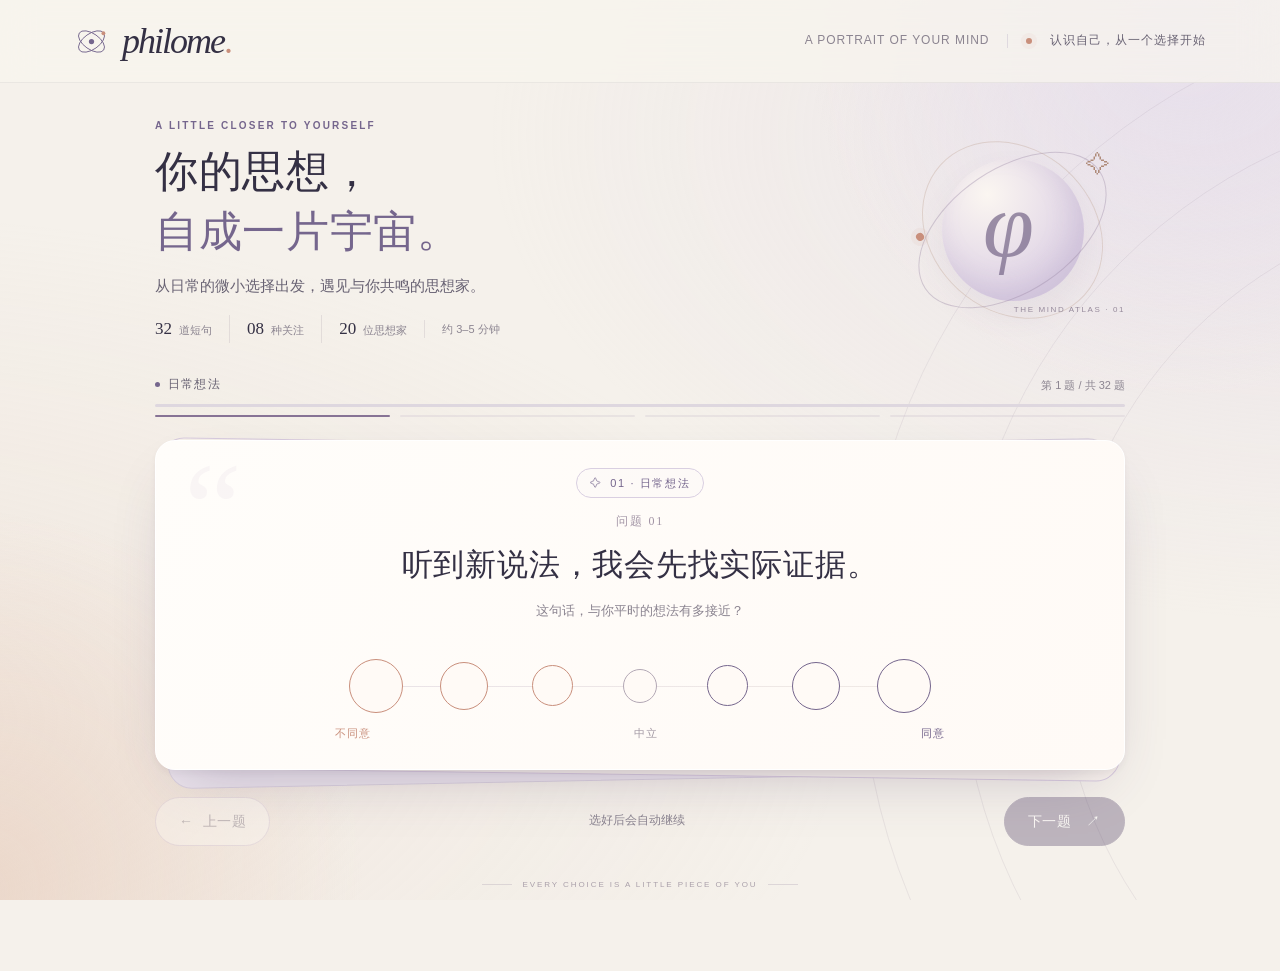
==== commit 223bbc24: "Switch philome to 32 short agreement statements and refresh portfolio navigation, icon and planet si" ====
--- a/philome/index.html
+++ b/philome/index.html
@@ -4,23 +4,23 @@
   <meta charset="utf-8">
   <meta name="viewport" content="width=device-width, initial-scale=1">
   <meta name="theme-color" content="#f5f1eb">
-  <meta name="description" content="philome · 从32个日常情境出发，遇见与你共鸣的思想家，展开自己的八维思想星图。">
+  <meta name="description" content="philome · 从32句日常想法出发，遇见与你共鸣的思想家，展开自己的八维思想星图。">
   <title>philome · 遇见你的思想轮廓</title>
   <link rel="icon" type="image/svg+xml" href="data:image/svg+xml,%3Csvg xmlns='http://www.w3.org/2000/svg' viewBox='0 0 64 64'%3E%3Crect width='64' height='64' rx='17' fill='%2375668d'/%3E%3Ctext x='32' y='44' text-anchor='middle' font-size='43' font-family='Georgia' fill='white'%3E%CE%A6%3C/text%3E%3C/svg%3E">
-  <link rel="stylesheet" href="styles.css?v=3-classic">
-  <script src="model-v3.js?v=3" defer></script>
-  <script src="app.js?v=3-classic" defer></script>
+  <link rel="stylesheet" href="styles.css?v=4">
+  <script src="model-v4.js?v=4" defer></script>
+  <script src="app.js?v=4" defer></script>
 </head>
 <body>
   <div class="ambient" aria-hidden="true"><span class="ambient-line"></span><span class="ambient-line"></span><span class="ambient-line"></span></div>
   <header class="site-header"><div class="header-inner"><a class="brand" href="./" aria-label="philome首页"><svg class="brand-symbol" viewBox="0 0 40 40" fill="none" aria-hidden="true"><ellipse cx="20" cy="20" rx="17" ry="9" transform="rotate(-35 20 20)" stroke="currentColor" stroke-width="1"/><ellipse cx="20" cy="20" rx="17" ry="9" transform="rotate(35 20 20)" stroke="currentColor" stroke-width="1"/><circle cx="20" cy="20" r="3" fill="currentColor"/><circle cx="33.6" cy="10.6" r="2.2" fill="#c98f7c"/></svg><span class="brand-wordmark">philome<i>.</i></span></a><div class="header-meta"><span class="desktop-word">A PORTRAIT OF YOUR MIND</span><span class="header-divider"></span><span class="header-spark"></span><strong>认识自己，从一个选择开始</strong></div></div></header>
   <main class="page">
     <div id="loading" class="loading" role="status">正在展开这份思想旅程…</div>
-    <section id="quiz" class="hidden" aria-label="思想情境测试">
-      <div class="intro"><div class="intro-copy"><div class="eyebrow">A LITTLE CLOSER TO YOURSELF</div><h1>你的思想，<br><em>自成一片宇宙。</em></h1><p>从日常的微小选择出发，遇见与你共鸣的思想家。</p><div class="intro-details"><span><b>32</b> 道情境</span><span><b>08</b> 种关注</span><span><b id="thinker-count">20</b> 位思想家</span><span>约 5 分钟</span></div></div><div class="mind-orbit" aria-hidden="true"><span class="phi">φ</span><span class="orbit-ring"></span><span class="orbit-ring second"></span><span class="orbit-dot"></span><span class="orbit-star">✧</span><span class="orbit-caption">THE MIND ATLAS · 01</span></div></div>
-      <p id="version-note" class="version-note hidden">题目和思想坐标已更新为32个情境。此前的进度仍保留，新画像请从这里重新开始。</p>
+    <section id="quiz" class="hidden" aria-label="思想短句测试">
+      <div class="intro"><div class="intro-copy"><div class="eyebrow">A LITTLE CLOSER TO YOURSELF</div><h1>你的思想，<br><em>自成一片宇宙。</em></h1><p>从日常的微小选择出发，遇见与你共鸣的思想家。</p><div class="intro-details"><span><b>32</b> 道短句</span><span><b>08</b> 种关注</span><span><b id="thinker-count">20</b> 位思想家</span><span>约 3–5 分钟</span></div></div><div class="mind-orbit" aria-hidden="true"><span class="phi">φ</span><span class="orbit-ring"></span><span class="orbit-ring second"></span><span class="orbit-dot"></span><span class="orbit-star">✧</span><span class="orbit-caption">THE MIND ATLAS · 01</span></div></div>
+      <p id="version-note" class="version-note hidden">题目已更新为32句简短描述，请从这里重新开始。</p>
       <div class="progress-wrap"><div class="progress-meta"><strong id="chapter-name"></strong><span id="progress-text"></span></div><div id="progress-track" class="progress-track" role="progressbar" aria-label="答题进度" aria-valuemin="0" aria-valuemax="32" aria-valuenow="0"><div id="progress-fill"></div></div><div id="chapter-line" class="chapter-line" aria-hidden="true"></div></div>
-      <div class="quiz-stage"><section class="question-card"><div class="question-copy"><span id="chapter-badge" class="chapter-badge"></span><p id="question-num" class="question-num"></p><h2 id="question-title" tabindex="-1"></h2><p class="question-help">如果先选一种回应，哪一个更像你？</p></div><div id="choices" class="choices" role="group" aria-label="选择更像你的回应"></div></section></div>
+      <div class="quiz-stage"><section class="question-card"><div class="question-copy"><span id="chapter-badge" class="chapter-badge"></span><p id="question-num" class="question-num"></p><h2 id="question-title" tabindex="-1"></h2><p class="question-help">这句话，与你平时的想法有多接近？</p></div><div id="choices" class="scale" role="group" aria-label="赞同程度"></div><div class="scale-labels"><span>不同意</span><span>中立</span><span>同意</span></div></section></div>
       <div class="quiz-actions"><button class="secondary" id="prev" type="button">上一题</button><span>选好后会自动继续</span><button class="primary" id="next" type="button">下一题</button></div><div class="quiz-footer" aria-hidden="true">EVERY CHOICE IS A LITTLE PIECE OF YOU</div>
     </section>
     <section id="result" class="result hidden" aria-label="你的思想画像"></section>
--- a/philome/styles.css
+++ b/philome/styles.css
@@ -18,3 +18,8 @@
 @media(max-width:960px){.radar-board{padding:20px}.radar-layout{grid-template-columns:minmax(0,1.15fr) minmax(235px,.85fr);gap:20px}.radar-insights{padding-top:23px}.match-card{padding:12px 13px 18px}.match-card h2{font-size:25px}.match-card .era{font-size:10px}}
 @media(max-width:740px){.header-inner{height:71px;padding:0 22px}.brand>.brand-wordmark{font-size:32px}.brand-symbol{width:30px;height:30px}.header-meta{gap:11px;font-size:10px}.desktop-word,.header-divider{display:none}.page{padding:24px 20px 54px}.intro{grid-template-columns:1fr;gap:0;margin-bottom:28px}.intro h1{font-size:34px;line-height:1.45;margin-top:10px}.intro>.intro-copy>p{font-size:14px;max-width:550px}.intro-details{margin-top:14px;gap:11px;font-size:10px;flex-wrap:wrap}.intro-details span+span{padding-left:11px}.intro-details b{font-size:16px}.mind-orbit{display:none}.eyebrow{font-size:8px}.progress-wrap{margin-bottom:20px}.progress-meta{font-size:10px}.question-card{padding:24px 18px 23px;border-radius:16px}.question-card::after{font-size:110px;left:14px}.question-card h2{font-size:24px;line-height:1.65}.question-num{margin:16px 0 10px;font-size:10px}.chapter-badge{font-size:10px;padding:4px 10px}.quiz-footer{margin-top:28px;font-size:7px}.result-hero{grid-template-columns:1fr;gap:27px;padding:28px 25px 34px;border-radius:19px}.result-heading.result-hero h1{font-size:32px;margin-top:11px}.result-hero p{font-size:15px}.hero-portrait{height:205px;width:205px;justify-self:center;grid-row:1}.result-hero>.result-hero-copy{grid-row:2}.result-highlights{margin-top:16px}.match-grid{grid-template-columns:1fr 1fr;margin:27px 0 31px}.match-card{padding:11px 12px 17px}.match-card.featured{grid-column:1/-1;padding:15px 18px 20px}.featured h2{font-size:32px}.section-heading{display:block}.section-heading h2{font-size:25px}.section-heading p{font-size:12px;margin-top:5px}.radar-board{padding:16px;border-radius:19px}.radar-toolbar{display:block;padding-bottom:16px}.radar-caption{display:block;font-size:11px;margin-bottom:10px}.radar-switch{display:grid;grid-template-columns:repeat(3,minmax(0,1fr));gap:7px}.radar-tab{font-size:12px;padding:9px 7px;min-height:41px}.radar-layout{grid-template-columns:1fr;display:grid;gap:18px}.radar-legend{font-size:12px;padding-bottom:11px}.radar-axis-label{font-size:26px}.radar-scale-label{font-size:16px}#radar-svg-wrap{border-radius:14px}.radar-note{font-size:11px;margin-top:10px}.radar-insights{padding:0 2px;gap:16px}.insight-card,.insight-card.warm{padding-bottom:16px}.insight-card h3{font-size:24px}.insight-card p{font-size:14px}.thought-card.question p{font-size:21px}.result-foot{gap:10px}.result-foot .primary,.result-foot .secondary{padding:12px 15px;font-size:12px}.result-signature{font-size:23px}}
 @media(max-width:360px){.page{padding-left:15px;padding-right:15px}.header-inner{padding:0 16px}.header-meta{font-size:9px;gap:9px}.intro h1{font-size:30px}.intro-details{gap:8px;font-size:9px}.intro-details span+span{padding-left:8px}.intro-details b{font-size:15px;margin-right:3px}.question-card{padding:23px 13px}.question-card h2{font-size:22px}.result-hero{padding:25px 22px}.result-heading.result-hero h1{font-size:29px}.match-grid{grid-template-columns:1fr}.match-card{padding:15px 17px 19px}.match-card h2{font-size:29px}.match-card .era{font-size:12px}.radar-tab{font-size:11px}.radar-caption{font-size:11px}.radar-axis-label{font-size:27px}}
+
+/* Short-statement seven-point scale; original Philome circle interaction. */
+.scale{position:relative;max-width:610px;margin:8px auto 0;width:100%;display:grid;grid-template-columns:repeat(7,minmax(0,1fr));align-items:center;justify-items:center;gap:5px}.scale::before{content:"";position:absolute;height:1px;left:4%;right:4%;top:50%;background:linear-gradient(90deg,#baabc150,#d1c5be50);z-index:0}.scale-option{position:relative;width:100%;height:58px;padding:0;border:0;background:transparent;color:#fff;cursor:pointer;display:grid;place-items:center}.scale-option::before{content:"";display:block;width:min(var(--size),calc(100% - 4px));aspect-ratio:1;border:1.6px solid var(--color);border-radius:50%;background:#fffaf6;transition:transform .22s cubic-bezier(.2,.8,.2,1.4),background .2s,box-shadow .2s}.scale-option:hover::before{transform:translateY(-3px) scale(1.07);box-shadow:0 6px 14px #6e567a16}.scale-option.selected::before{background:var(--color);box-shadow:0 0 0 5px var(--ring),0 5px 14px #77678322;animation:select-pop .28s}.scale-option.selected::after{content:"✓";position:absolute;left:50%;top:50%;transform:translate(-50%,-50%);font-size:17px;font-weight:500}.scale-labels{max-width:610px;margin:9px auto 0;width:100%;display:flex;justify-content:space-between;gap:12px;font-size:11px;letter-spacing:.08em}.scale-labels span:first-child{color:var(--coral)}.scale-labels span:nth-child(2){color:#a298a3}.scale-labels span:last-child{color:var(--teal)}
+.scale{z-index:1}.question-card{min-height:330px;display:flex;flex-direction:column}.question-copy{flex:1}.question-help{margin-bottom:17px}.scale-option:focus-visible{outline-offset:2px}.scale-labels{position:relative;z-index:1}
+@media(max-width:740px){.question-card{min-height:355px}.scale{gap:1px;margin-top:10px}.scale-option{height:52px}.scale-option::before{width:min(var(--size),calc(100% - 5px))}.scale-option.selected::before{box-shadow:0 0 0 3px var(--ring)}.scale-labels{font-size:11px;margin-top:10px}.question-card h2{font-size:25px}}
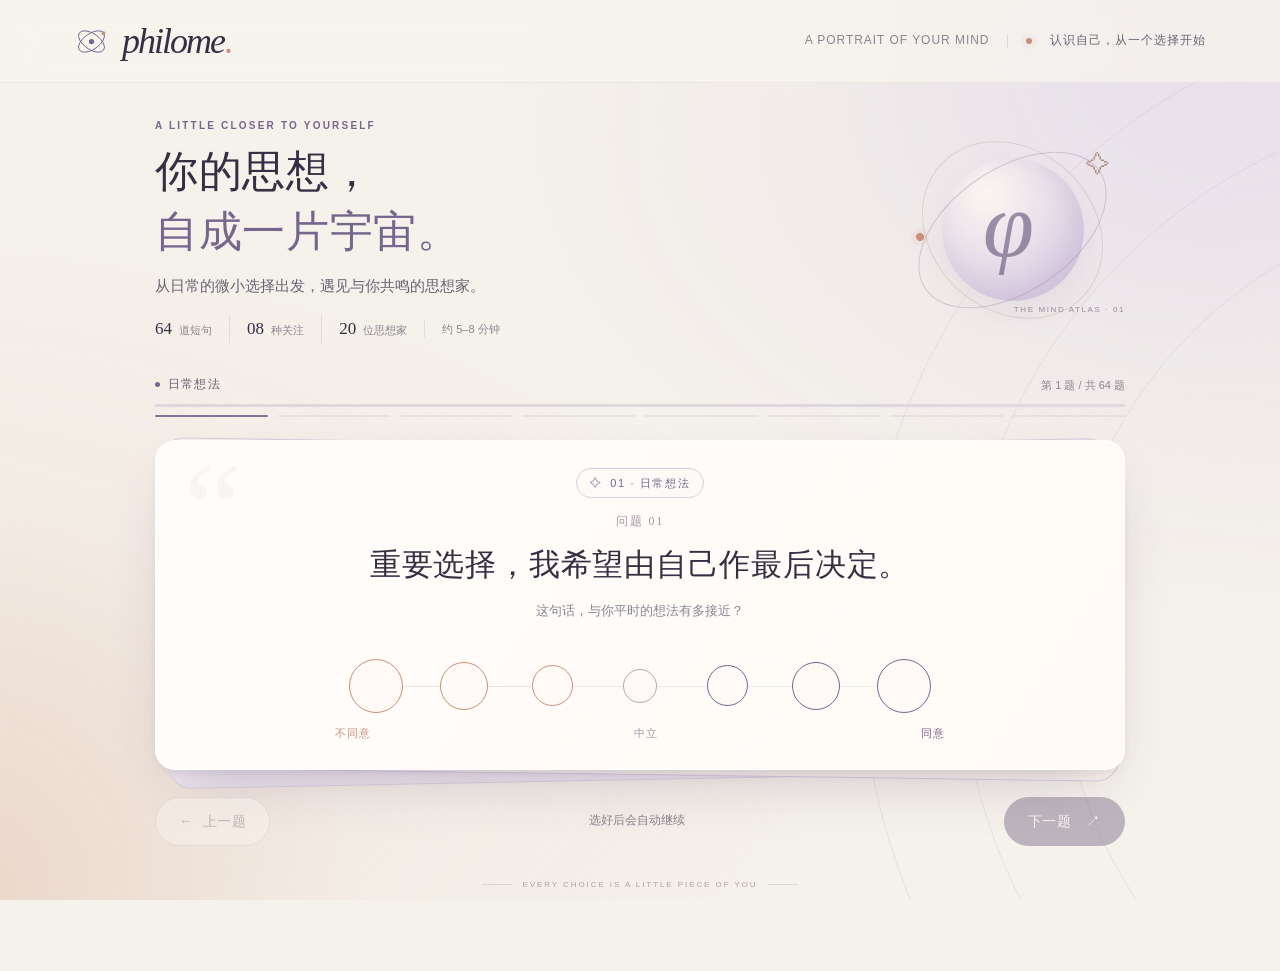
==== commit a5d5ccd0: "Expand philome to 64 concise statements and refine thinker references without migration notices" ====
--- a/philome/index.html
+++ b/philome/index.html
@@ -4,12 +4,12 @@
   <meta charset="utf-8">
   <meta name="viewport" content="width=device-width, initial-scale=1">
   <meta name="theme-color" content="#f5f1eb">
-  <meta name="description" content="philome · 从32句日常想法出发，遇见与你共鸣的思想家，展开自己的八维思想星图。">
+  <meta name="description" content="philome · 从64句日常想法出发，遇见与你共鸣的思想家，展开自己的八维思想星图。">
   <title>philome · 遇见你的思想轮廓</title>
   <link rel="icon" type="image/svg+xml" href="data:image/svg+xml,%3Csvg xmlns='http://www.w3.org/2000/svg' viewBox='0 0 64 64'%3E%3Crect width='64' height='64' rx='17' fill='%2375668d'/%3E%3Ctext x='32' y='44' text-anchor='middle' font-size='43' font-family='Georgia' fill='white'%3E%CE%A6%3C/text%3E%3C/svg%3E">
-  <link rel="stylesheet" href="styles.css?v=4">
-  <script src="model-v4.js?v=4" defer></script>
-  <script src="app.js?v=4" defer></script>
+  <link rel="stylesheet" href="styles.css?v=5">
+  <script src="model-v5.js?v=5" defer></script>
+  <script src="app.js?v=5" defer></script>
 </head>
 <body>
   <div class="ambient" aria-hidden="true"><span class="ambient-line"></span><span class="ambient-line"></span><span class="ambient-line"></span></div>
@@ -17,9 +17,8 @@
   <main class="page">
     <div id="loading" class="loading" role="status">正在展开这份思想旅程…</div>
     <section id="quiz" class="hidden" aria-label="思想短句测试">
-      <div class="intro"><div class="intro-copy"><div class="eyebrow">A LITTLE CLOSER TO YOURSELF</div><h1>你的思想，<br><em>自成一片宇宙。</em></h1><p>从日常的微小选择出发，遇见与你共鸣的思想家。</p><div class="intro-details"><span><b>32</b> 道短句</span><span><b>08</b> 种关注</span><span><b id="thinker-count">20</b> 位思想家</span><span>约 3–5 分钟</span></div></div><div class="mind-orbit" aria-hidden="true"><span class="phi">φ</span><span class="orbit-ring"></span><span class="orbit-ring second"></span><span class="orbit-dot"></span><span class="orbit-star">✧</span><span class="orbit-caption">THE MIND ATLAS · 01</span></div></div>
-      <p id="version-note" class="version-note hidden">题目已更新为32句简短描述，请从这里重新开始。</p>
-      <div class="progress-wrap"><div class="progress-meta"><strong id="chapter-name"></strong><span id="progress-text"></span></div><div id="progress-track" class="progress-track" role="progressbar" aria-label="答题进度" aria-valuemin="0" aria-valuemax="32" aria-valuenow="0"><div id="progress-fill"></div></div><div id="chapter-line" class="chapter-line" aria-hidden="true"></div></div>
+      <div class="intro"><div class="intro-copy"><div class="eyebrow">A LITTLE CLOSER TO YOURSELF</div><h1>你的思想，<br><em>自成一片宇宙。</em></h1><p>从日常的微小选择出发，遇见与你共鸣的思想家。</p><div class="intro-details"><span><b id="question-count">64</b> 道短句</span><span><b>08</b> 种关注</span><span><b id="thinker-count">20</b> 位思想家</span><span>约 5–8 分钟</span></div></div><div class="mind-orbit" aria-hidden="true"><span class="phi">φ</span><span class="orbit-ring"></span><span class="orbit-ring second"></span><span class="orbit-dot"></span><span class="orbit-star">✧</span><span class="orbit-caption">THE MIND ATLAS · 01</span></div></div>
+      <div class="progress-wrap"><div class="progress-meta"><strong id="chapter-name"></strong><span id="progress-text"></span></div><div id="progress-track" class="progress-track" role="progressbar" aria-label="答题进度" aria-valuemin="0" aria-valuemax="64" aria-valuenow="0"><div id="progress-fill"></div></div><div id="chapter-line" class="chapter-line" aria-hidden="true"></div></div>
       <div class="quiz-stage"><section class="question-card"><div class="question-copy"><span id="chapter-badge" class="chapter-badge"></span><p id="question-num" class="question-num"></p><h2 id="question-title" tabindex="-1"></h2><p class="question-help">这句话，与你平时的想法有多接近？</p></div><div id="choices" class="scale" role="group" aria-label="赞同程度"></div><div class="scale-labels"><span>不同意</span><span>中立</span><span>同意</span></div></section></div>
       <div class="quiz-actions"><button class="secondary" id="prev" type="button">上一题</button><span>选好后会自动继续</span><button class="primary" id="next" type="button">下一题</button></div><div class="quiz-footer" aria-hidden="true">EVERY CHOICE IS A LITTLE PIECE OF YOU</div>
     </section>
--- a/philome/styles.css
+++ b/philome/styles.css
@@ -1,6 +1,6 @@
-:root{--ink:#3f354a;--body:#74677e;--muted:#958799;--line:#ded3e0;--paper:#fffcf8;--bg:#f5f1eb;--purple:#7b608f;--dark:#584168;--coral:#bd886e;font-family:-apple-system,BlinkMacSystemFont,"Segoe UI","PingFang SC","Microsoft YaHei",sans-serif;color:var(--ink);background:var(--bg);font-synthesis:none}*{box-sizing:border-box}html{scroll-behavior:smooth}body{margin:0;min-height:100vh;font-size:16px;line-height:1.7;overflow-x:hidden}button,a{-webkit-tap-highlight-color:transparent}button{font:inherit;cursor:pointer}button:focus-visible,a:focus-visible,summary:focus-visible{outline:2px solid var(--purple);outline-offset:5px}.hidden{display:none!important}::selection{background:#e1d4e7}.ambient{position:fixed;inset:0;z-index:-1;pointer-events:none;background:radial-gradient(ellipse at 105% 15%,#ddd1e766,transparent 45%),radial-gradient(ellipse at -15% 80%,#e8d2c54d,transparent 50%)}.site-header{border-bottom:1px solid #8c81931f;background:#f8f5efc9;backdrop-filter:blur(16px)}.header-inner{height:88px;max-width:1240px;padding:0 36px;margin:auto;display:flex;align-items:center;justify-content:space-between;gap:22px}.brand{display:flex;align-items:center;gap:13px;text-decoration:none;color:var(--ink)}.brand-symbol{width:38px;height:38px;color:var(--purple)}.brand>span{font:italic 42px/1 Georgia,serif;letter-spacing:-2px}.brand i{font-style:normal;color:var(--coral)}.header-note{font-size:13px;color:var(--muted);letter-spacing:.1em}.page{position:relative;max-width:1200px;margin:auto;padding:46px 36px 86px}.loading{text-align:center;padding:130px 20px;color:var(--body)}.eyebrow{font-size:11px;letter-spacing:.2em;font-weight:600;color:var(--purple);line-height:1.7;margin:0}.intro{max-width:1020px;margin:0 auto 35px;display:grid;grid-template-columns:minmax(0,1fr) 215px;align-items:center;gap:28px}.intro h1{font:400 clamp(32px,3.8vw,46px)/1.55 Georgia,"Songti SC","STSong",serif;letter-spacing:.015em;margin:12px 0 10px}.intro h1 em{font-style:normal;color:var(--purple)}.intro>div>p:not(.eyebrow){font-size:15px;color:var(--body);margin:0}.intro-meta{display:flex;gap:20px;margin-top:19px;color:var(--muted);font-size:12px}.intro-meta span+span{padding-left:20px;border-left:1px solid var(--line)}.intro-meta b{font:400 21px Georgia,serif;margin-right:6px;color:var(--ink)}.mobile-break{display:none}.intro-mark{height:195px;position:relative;display:grid;place-items:center}.intro-mark::before{content:"";position:absolute;width:155px;height:155px;border-radius:50%;background:radial-gradient(circle at 30% 22%,#fff9f3,#d6c6e1);box-shadow:inset -12px -15px 25px #86659a21,0 20px 40px #72508515}.intro-mark span{position:relative;font:italic 100px/1 Georgia,serif;color:#7d6292ad}.intro-mark i{position:absolute;width:215px;height:115px;border:1px solid #9b83ab99;border-radius:50%;transform:rotate(-35deg)}.intro-mark i::after{content:"";position:absolute;width:192px;height:157px;border:1px solid #bc9d8766;border-radius:50%;transform:rotate(76deg);top:-23px;left:12px}.intro-mark b{position:absolute;right:0;top:13px;color:var(--coral);font:400 27px Georgia,serif}.version-note{max-width:1020px;margin:0 auto 22px;border:1px solid #dbccdf;border-radius:12px;background:#eee6f184;padding:12px 17px;font-size:14px;color:#7d658b}.progress-wrap{max-width:1020px;margin:0 auto 24px}.progress-meta{display:flex;justify-content:space-between;gap:15px;font-size:12px;color:var(--muted);margin-bottom:11px}.progress-meta strong{font-weight:500;color:var(--body);letter-spacing:.1em}.progress-track{height:4px;border-radius:10px;background:#ddd4df;overflow:hidden}#progress-fill{height:100%;width:0;background:linear-gradient(90deg,#b19ac1,#75558c);transition:width .3s}.chapter-line{display:flex;gap:9px;margin-top:9px}.chapter-line span{flex:1;height:2px;background:#ded5df}.chapter-line .done{background:#b4a0c1}.chapter-line .active{background:#866b98}.quiz-stage{position:relative;isolation:isolate;max-width:1020px;margin:auto}.quiz-stage::before,.quiz-stage::after{content:"";position:absolute;inset:7px 8px -8px;border:1px solid #d8cbde;border-radius:24px;z-index:-2;background:#e8e0eb;transform:rotate(-.7deg)}.quiz-stage::after{inset:3px 2px -3px;background:#fcf5ee;transform:rotate(.35deg);z-index:-1}.question-card{padding:30px clamp(24px,4vw,50px) 34px;background:linear-gradient(120deg,#fffdfa,#fdf8f3);border:1px solid #fff;border-radius:22px;box-shadow:0 24px 55px -28px #503e654f}.question-copy{text-align:center}.chapter-badge{display:inline-block;border:1px solid #d9cce1;border-radius:99px;background:#f3edf4a8;padding:5px 13px;color:var(--purple);font-size:11px;letter-spacing:.1em}.question-num{font:12px Georgia,serif;letter-spacing:.16em;color:#a294a5;margin:15px 0 9px}.question-card h2{font:400 clamp(25px,2.7vw,32px)/1.65 Georgia,"Songti SC","STSong",serif;margin:0 auto 10px;max-width:860px;letter-spacing:.025em}.question-help{font-size:13px;color:var(--muted);margin:0 0 26px}.choices{display:grid;grid-template-columns:1fr 1fr;gap:13px}.choice{display:flex;align-items:flex-start;gap:14px;min-height:111px;text-align:left;border:1px solid #e2d7e6;border-radius:14px;background:#fffcf8;padding:20px 21px;color:var(--body);transition:background .16s,border-color .16s,transform .16s,box-shadow .16s}.choice-letter{display:grid;place-items:center;flex-shrink:0;width:29px;height:29px;border-radius:50%;font:16px Georgia,serif;border:1px solid #dbcede;color:#9a80a9;background:#f6f0f7}.choice-text{font-size:16px;line-height:1.75;padding-top:1px}.choice:hover{border-color:#bca2c9;background:#f9f1fc;transform:translateY(-2px);box-shadow:0 7px 15px #6d50780d}.choice.selected{border-color:#9271a5;background:#eee3f4;box-shadow:0 0 0 1px #9271a544}.choice.selected .choice-letter{background:var(--purple);color:white;border-color:var(--purple)}.quiz-actions{max-width:1020px;display:flex;align-items:center;justify-content:space-between;gap:17px;margin:28px auto 0}.quiz-actions>span{font-size:12px;color:var(--muted)}.primary,.secondary{padding:13px 23px;border-radius:99px;line-height:1.5;font-size:14px;letter-spacing:.04em;transition:transform .2s,background .2s,box-shadow .2s}.primary{border:1px solid var(--dark);background:var(--dark);color:#fff;box-shadow:0 5px 15px #57406824}.primary::after{content:"↗";margin-left:15px}.primary:hover:not(:disabled){background:#483457;transform:translateY(-2px);box-shadow:0 9px 19px #57406833}.secondary{border:1px solid #cfc1d5;background:#fbf8f3;color:var(--body)}.secondary::before{content:"←";margin-right:9px}.secondary:hover:not(:disabled){background:#fff}.primary:disabled,.secondary:disabled{opacity:.36;cursor:not-allowed;box-shadow:none}.result{max-width:1128px;margin:auto}.result-heading{text-align:center;margin:2px auto 36px;max-width:920px}.result-heading h1{font:400 clamp(31px,3.6vw,44px)/1.55 Georgia,"Songti SC","STSong",serif;margin:12px 0 14px;letter-spacing:.02em}.result-heading h1 em{font-style:normal;color:var(--purple)}.result-heading>p:not(.eyebrow){font-size:16px;color:var(--body);margin:0 auto;max-width:760px;line-height:1.9}.result-metadata{display:flex;justify-content:center;gap:16px;color:#a08caa;font-size:12px;margin-top:17px}.match-grid{display:grid;grid-template-columns:1.08fr 1fr 1fr;align-items:stretch;gap:19px;margin:42px 0 49px}.match-card{position:relative;min-width:0;padding:16px 17px 20px;background:#fffcf8;border:1px solid #e0d5e3;border-radius:22px;box-shadow:0 12px 30px -20px #684b7940;display:flex;flex-direction:column;transition:transform .25s,box-shadow .25s}.match-card.featured{border-color:#bba3c8;background:linear-gradient(160deg,#f6eef9,#fffcf8 70%);transform:translateY(-9px);box-shadow:0 22px 40px -25px #684b7960}.match-card.is-comparing{box-shadow:0 0 0 2px #a689b92b,0 18px 40px -27px #684b7960}.match-image{height:310px;border-radius:14px;background:var(--portrait-bg);padding:14px;display:grid;place-items:center;overflow:hidden;margin-bottom:20px;position:relative}.featured .match-image{height:340px}.match-image img{display:block;width:100%;height:100%;min-height:0;object-fit:contain;filter:drop-shadow(0 8px 11px #503c5312);transition:transform .4s}.match-card:hover .match-image img{transform:scale(1.025)}.match-rank{font-size:12px;color:var(--purple);letter-spacing:.08em}.match-card h2{font:400 31px/1.5 Georgia,"Songti SC","STSong",serif;margin:5px 0 2px}.match-card .era{font-size:11px;color:var(--muted);margin:0 0 13px;line-height:1.8}.match-card .blurb{font-size:14px;line-height:1.9;color:var(--body);margin:0 0 17px;flex:1}.card-insight{border-top:1px solid #e4d8e7;padding-top:12px;font-size:13px;color:#8d749c;margin:0 0 15px;line-height:1.7}.card-insight strong{font-size:11px;letter-spacing:.1em;font-weight:500;display:block;color:#a18aac;margin-bottom:4px}.compare-from-card{padding:9px 15px;border-radius:9px;background:#f4edf6;border:1px solid #dfd1e6;color:#856494;font-size:13px;align-self:flex-start}.compare-from-card[aria-pressed="true"]{background:#7b608f;color:#fff;border-color:#7b608f}.section-heading{display:flex;align-items:baseline;justify-content:space-between;gap:20px;margin:0 0 20px}.section-heading h2{font:400 30px/1.5 Georgia,"Songti SC","STSong",serif;margin:0}.section-heading p{font-size:14px;color:var(--muted);margin:0;line-height:1.8}.radar-board{border:1px solid #d9cbe0;border-radius:25px;background:linear-gradient(130deg,#fffdf9,#f6eff7);box-shadow:0 24px 60px -43px #59436466;overflow:hidden}.radar-toolbar{display:flex;align-items:center;justify-content:space-between;gap:20px;background:linear-gradient(115deg,#3b3349,#594369);padding:22px 27px;color:#f8effb}.radar-toolbar>div:first-child strong{font:400 23px/1.5 Georgia,"Songti SC","STSong",serif;display:block}.radar-toolbar>div:first-child span{display:block;font-size:12px;color:#c5b4d0;margin-top:4px}.radar-switch{display:flex;gap:8px}.radar-tab{border:1px solid #ab8db959;background:#ffffff05;color:#d9c8e2;border-radius:10px;padding:10px 13px;font-size:14px;white-space:nowrap}.radar-tab:hover{background:#ffffff14}.radar-tab[aria-pressed="true"]{background:#f3e9f8;color:#664776;border-color:#f3e9f8;box-shadow:0 4px 12px #291b3524}.radar-layout{display:grid;grid-template-columns:minmax(0,1fr) 284px;padding:25px 24px 25px 11px;gap:3px;align-items:center}.radar-visual{min-width:0}.radar-legend{display:flex;align-items:center;justify-content:center;flex-wrap:wrap;gap:22px;padding:5px 13px 0;font-size:14px;color:#80628f}.radar-legend>span{display:inline-flex;align-items:center;gap:9px}.legend-you,.legend-person{display:inline-block;width:22px;height:3px;background:#8964a0;position:relative}.legend-you::after{content:"";position:absolute;width:7px;height:7px;border-radius:50%;background:#8964a0;left:8px;top:-2px}.legend-person{height:0;border-top:2px dashed #bd886e;background:none}.radar-legend>span:last-child{color:#aa7a63}.radar-svg{display:block;width:100%;height:auto;overflow:visible}.radar-axis-label{font:400 24px Georgia,"Songti SC","STSong",serif;fill:#665172}.radar-scale-label{font:13px -apple-system,BlinkMacSystemFont,sans-serif;fill:#ad9bb5}.radar-note{font-size:12px;text-align:center;color:#9a86a3;margin:-10px 0 8px;padding:0 17px;line-height:1.8}.radar-insights{display:grid;gap:13px;padding-left:8px}.insight-card{border:1px solid #dfd1e5;border-radius:15px;background:#eee5f3;padding:20px 19px}.insight-card.warm{background:#f3e9e0;border-color:#ebdacd}.insight-card>span{color:#9a7ba9;font-size:11px;letter-spacing:.06em;display:block;margin-bottom:7px}.insight-card.warm>span{color:#ad816b}.insight-card h3{font:400 22px/1.65 Georgia,"Songti SC","STSong",serif;margin:0 0 9px;color:#70527f}.insight-card.warm h3{color:#95684e}.insight-card p{font-size:14px;color:#8c7499;line-height:1.85;margin:0}.insight-card.warm p{color:#a18472}.focus-pair{display:flex;gap:7px;flex-wrap:wrap;margin-top:11px}.focus-pair span{border:1px solid #cdb9da;border-radius:99px;padding:3px 9px;font-size:12px;color:#8b6b9c}.dimension-detail{margin:21px 0 0;border:1px solid #dfd3e3;border-radius:13px;background:#fffcf7c4;padding:0 21px}.dimension-detail summary{cursor:pointer;padding:15px 0;font-size:14px;color:var(--body)}.dimension-detail summary::marker{color:var(--purple)}.dimension-list{display:grid;grid-template-columns:1fr 1fr;gap:0 35px;padding:3px 0 17px}.dimension-item{border-top:1px solid #e9dfeb;padding:13px 0;display:flex;justify-content:space-between;gap:15px;align-items:center}.dimension-item strong{font:400 18px/1.6 Georgia,"Songti SC","STSong",serif}.dimension-item small{display:block;color:#aa98b2;font-size:11px;margin-top:2px}.dimension-values{display:flex;gap:16px;font-size:13px;white-space:nowrap}.dimension-values span:first-child{color:#856298}.dimension-values span:last-child{color:#b38269}.reflection-section{margin-top:35px;display:grid;grid-template-columns:1fr 1.1fr;gap:18px}.thought-card{border:1px solid #e1d6e5;border-radius:18px;padding:25px 28px;background:#fffcf7b8}.thought-card>span{display:block;color:#a08aaa;font-size:11px;letter-spacing:.1em;margin-bottom:12px}.thought-card h3{font:400 25px/1.6 Georgia,"Songti SC","STSong",serif;margin:0 0 12px}.thought-card p{font-size:15px;color:var(--body);line-height:1.9;margin:0}.thought-card.question{background:linear-gradient(130deg,#ede3f2,#f7edf0);border-color:#ddcde4;display:flex;flex-direction:column;justify-content:center}.thought-card.question p{font:400 24px/1.8 Georgia,"Songti SC","STSong",serif;color:#755583}.report-actions{display:flex;align-items:center;justify-content:space-between;gap:22px;margin-top:34px;padding:25px 0;border-top:1px solid var(--line);border-bottom:1px solid var(--line)}.report-actions h2{font:400 25px/1.5 Georgia,"Songti SC","STSong",serif;margin:0 0 6px}.report-actions p{font-size:14px;color:var(--muted);line-height:1.8;margin:0}.report-actions button{flex-shrink:0;font-size:14px}.report-actions button::after{content:"↓"}.report-actions button:disabled{opacity:.65}.report-status{font-size:13px;line-height:1.7;color:#9c7b65;min-height:22px;margin:9px 0 0;text-align:right}.method{margin-top:12px;color:var(--body)}.method summary{font-size:13px;padding:10px 0;cursor:pointer}.method p{font-size:13px;line-height:1.9;max-width:950px;margin:0 0 15px;color:#9a87a2}.result-foot{display:flex;justify-content:space-between;align-items:center;gap:20px;margin-top:24px}.result-signature{font:italic 29px Georgia,serif;color:#b5a0bf;letter-spacing:-1px}.result-appear{animation:appear .6s both}@keyframes appear{from{opacity:0;transform:translateY(9px)}to{opacity:1;transform:none}}
+:root{--ink:#3f354a;--body:#74677e;--muted:#958799;--line:#ded3e0;--paper:#fffcf8;--bg:#f5f1eb;--purple:#7b608f;--dark:#584168;--coral:#bd886e;font-family:-apple-system,BlinkMacSystemFont,"Segoe UI","PingFang SC","Microsoft YaHei",sans-serif;color:var(--ink);background:var(--bg);font-synthesis:none}*{box-sizing:border-box}html{scroll-behavior:smooth}body{margin:0;min-height:100vh;font-size:16px;line-height:1.7;overflow-x:hidden}button,a{-webkit-tap-highlight-color:transparent}button{font:inherit;cursor:pointer}button:focus-visible,a:focus-visible,summary:focus-visible{outline:2px solid var(--purple);outline-offset:5px}.hidden{display:none!important}::selection{background:#e1d4e7}.ambient{position:fixed;inset:0;z-index:-1;pointer-events:none;background:radial-gradient(ellipse at 105% 15%,#ddd1e766,transparent 45%),radial-gradient(ellipse at -15% 80%,#e8d2c54d,transparent 50%)}.site-header{border-bottom:1px solid #8c81931f;background:#f8f5efc9;backdrop-filter:blur(16px)}.header-inner{height:88px;max-width:1240px;padding:0 36px;margin:auto;display:flex;align-items:center;justify-content:space-between;gap:22px}.brand{display:flex;align-items:center;gap:13px;text-decoration:none;color:var(--ink)}.brand-symbol{width:38px;height:38px;color:var(--purple)}.brand>span{font:italic 42px/1 Georgia,serif;letter-spacing:-2px}.brand i{font-style:normal;color:var(--coral)}.header-note{font-size:13px;color:var(--muted);letter-spacing:.1em}.page{position:relative;max-width:1200px;margin:auto;padding:46px 36px 86px}.loading{text-align:center;padding:130px 20px;color:var(--body)}.eyebrow{font-size:11px;letter-spacing:.2em;font-weight:600;color:var(--purple);line-height:1.7;margin:0}.intro{max-width:1020px;margin:0 auto 35px;display:grid;grid-template-columns:minmax(0,1fr) 215px;align-items:center;gap:28px}.intro h1{font:400 clamp(32px,3.8vw,46px)/1.55 Georgia,"Songti SC","STSong",serif;letter-spacing:.015em;margin:12px 0 10px}.intro h1 em{font-style:normal;color:var(--purple)}.intro>div>p:not(.eyebrow){font-size:15px;color:var(--body);margin:0}.intro-meta{display:flex;gap:20px;margin-top:19px;color:var(--muted);font-size:12px}.intro-meta span+span{padding-left:20px;border-left:1px solid var(--line)}.intro-meta b{font:400 21px Georgia,serif;margin-right:6px;color:var(--ink)}.mobile-break{display:none}.intro-mark{height:195px;position:relative;display:grid;place-items:center}.intro-mark::before{content:"";position:absolute;width:155px;height:155px;border-radius:50%;background:radial-gradient(circle at 30% 22%,#fff9f3,#d6c6e1);box-shadow:inset -12px -15px 25px #86659a21,0 20px 40px #72508515}.intro-mark span{position:relative;font:italic 100px/1 Georgia,serif;color:#7d6292ad}.intro-mark i{position:absolute;width:215px;height:115px;border:1px solid #9b83ab99;border-radius:50%;transform:rotate(-35deg)}.intro-mark i::after{content:"";position:absolute;width:192px;height:157px;border:1px solid #bc9d8766;border-radius:50%;transform:rotate(76deg);top:-23px;left:12px}.intro-mark b{position:absolute;right:0;top:13px;color:var(--coral);font:400 27px Georgia,serif}.progress-wrap{max-width:1020px;margin:0 auto 24px}.progress-meta{display:flex;justify-content:space-between;gap:15px;font-size:12px;color:var(--muted);margin-bottom:11px}.progress-meta strong{font-weight:500;color:var(--body);letter-spacing:.1em}.progress-track{height:4px;border-radius:10px;background:#ddd4df;overflow:hidden}#progress-fill{height:100%;width:0;background:linear-gradient(90deg,#b19ac1,#75558c);transition:width .3s}.chapter-line{display:flex;gap:9px;margin-top:9px}.chapter-line span{flex:1;height:2px;background:#ded5df}.chapter-line .done{background:#b4a0c1}.chapter-line .active{background:#866b98}.quiz-stage{position:relative;isolation:isolate;max-width:1020px;margin:auto}.quiz-stage::before,.quiz-stage::after{content:"";position:absolute;inset:7px 8px -8px;border:1px solid #d8cbde;border-radius:24px;z-index:-2;background:#e8e0eb;transform:rotate(-.7deg)}.quiz-stage::after{inset:3px 2px -3px;background:#fcf5ee;transform:rotate(.35deg);z-index:-1}.question-card{padding:30px clamp(24px,4vw,50px) 34px;background:linear-gradient(120deg,#fffdfa,#fdf8f3);border:1px solid #fff;border-radius:22px;box-shadow:0 24px 55px -28px #503e654f}.question-copy{text-align:center}.chapter-badge{display:inline-block;border:1px solid #d9cce1;border-radius:99px;background:#f3edf4a8;padding:5px 13px;color:var(--purple);font-size:11px;letter-spacing:.1em}.question-num{font:12px Georgia,serif;letter-spacing:.16em;color:#a294a5;margin:15px 0 9px}.question-card h2{font:400 clamp(25px,2.7vw,32px)/1.65 Georgia,"Songti SC","STSong",serif;margin:0 auto 10px;max-width:860px;letter-spacing:.025em}.question-help{font-size:13px;color:var(--muted);margin:0 0 26px}.choices{display:grid;grid-template-columns:1fr 1fr;gap:13px}.choice{display:flex;align-items:flex-start;gap:14px;min-height:111px;text-align:left;border:1px solid #e2d7e6;border-radius:14px;background:#fffcf8;padding:20px 21px;color:var(--body);transition:background .16s,border-color .16s,transform .16s,box-shadow .16s}.choice-letter{display:grid;place-items:center;flex-shrink:0;width:29px;height:29px;border-radius:50%;font:16px Georgia,serif;border:1px solid #dbcede;color:#9a80a9;background:#f6f0f7}.choice-text{font-size:16px;line-height:1.75;padding-top:1px}.choice:hover{border-color:#bca2c9;background:#f9f1fc;transform:translateY(-2px);box-shadow:0 7px 15px #6d50780d}.choice.selected{border-color:#9271a5;background:#eee3f4;box-shadow:0 0 0 1px #9271a544}.choice.selected .choice-letter{background:var(--purple);color:white;border-color:var(--purple)}.quiz-actions{max-width:1020px;display:flex;align-items:center;justify-content:space-between;gap:17px;margin:28px auto 0}.quiz-actions>span{font-size:12px;color:var(--muted)}.primary,.secondary{padding:13px 23px;border-radius:99px;line-height:1.5;font-size:14px;letter-spacing:.04em;transition:transform .2s,background .2s,box-shadow .2s}.primary{border:1px solid var(--dark);background:var(--dark);color:#fff;box-shadow:0 5px 15px #57406824}.primary::after{content:"↗";margin-left:15px}.primary:hover:not(:disabled){background:#483457;transform:translateY(-2px);box-shadow:0 9px 19px #57406833}.secondary{border:1px solid #cfc1d5;background:#fbf8f3;color:var(--body)}.secondary::before{content:"←";margin-right:9px}.secondary:hover:not(:disabled){background:#fff}.primary:disabled,.secondary:disabled{opacity:.36;cursor:not-allowed;box-shadow:none}.result{max-width:1128px;margin:auto}.result-heading{text-align:center;margin:2px auto 36px;max-width:920px}.result-heading h1{font:400 clamp(31px,3.6vw,44px)/1.55 Georgia,"Songti SC","STSong",serif;margin:12px 0 14px;letter-spacing:.02em}.result-heading h1 em{font-style:normal;color:var(--purple)}.result-heading>p:not(.eyebrow){font-size:16px;color:var(--body);margin:0 auto;max-width:760px;line-height:1.9}.result-metadata{display:flex;justify-content:center;gap:16px;color:#a08caa;font-size:12px;margin-top:17px}.match-grid{display:grid;grid-template-columns:1.08fr 1fr 1fr;align-items:stretch;gap:19px;margin:42px 0 49px}.match-card{position:relative;min-width:0;padding:16px 17px 20px;background:#fffcf8;border:1px solid #e0d5e3;border-radius:22px;box-shadow:0 12px 30px -20px #684b7940;display:flex;flex-direction:column;transition:transform .25s,box-shadow .25s}.match-card.featured{border-color:#bba3c8;background:linear-gradient(160deg,#f6eef9,#fffcf8 70%);transform:translateY(-9px);box-shadow:0 22px 40px -25px #684b7960}.match-card.is-comparing{box-shadow:0 0 0 2px #a689b92b,0 18px 40px -27px #684b7960}.match-image{height:310px;border-radius:14px;background:var(--portrait-bg);padding:14px;display:grid;place-items:center;overflow:hidden;margin-bottom:20px;position:relative}.featured .match-image{height:340px}.match-image img{display:block;width:100%;height:100%;min-height:0;object-fit:contain;filter:drop-shadow(0 8px 11px #503c5312);transition:transform .4s}.match-card:hover .match-image img{transform:scale(1.025)}.match-rank{font-size:12px;color:var(--purple);letter-spacing:.08em}.match-card h2{font:400 31px/1.5 Georgia,"Songti SC","STSong",serif;margin:5px 0 2px}.match-card .era{font-size:11px;color:var(--muted);margin:0 0 13px;line-height:1.8}.match-card .blurb{font-size:14px;line-height:1.9;color:var(--body);margin:0 0 17px;flex:1}.card-insight{border-top:1px solid #e4d8e7;padding-top:12px;font-size:13px;color:#8d749c;margin:0 0 15px;line-height:1.7}.card-insight strong{font-size:11px;letter-spacing:.1em;font-weight:500;display:block;color:#a18aac;margin-bottom:4px}.compare-from-card{padding:9px 15px;border-radius:9px;background:#f4edf6;border:1px solid #dfd1e6;color:#856494;font-size:13px;align-self:flex-start}.compare-from-card[aria-pressed="true"]{background:#7b608f;color:#fff;border-color:#7b608f}.section-heading{display:flex;align-items:baseline;justify-content:space-between;gap:20px;margin:0 0 20px}.section-heading h2{font:400 30px/1.5 Georgia,"Songti SC","STSong",serif;margin:0}.section-heading p{font-size:14px;color:var(--muted);margin:0;line-height:1.8}.radar-board{border:1px solid #d9cbe0;border-radius:25px;background:linear-gradient(130deg,#fffdf9,#f6eff7);box-shadow:0 24px 60px -43px #59436466;overflow:hidden}.radar-toolbar{display:flex;align-items:center;justify-content:space-between;gap:20px;background:linear-gradient(115deg,#3b3349,#594369);padding:22px 27px;color:#f8effb}.radar-toolbar>div:first-child strong{font:400 23px/1.5 Georgia,"Songti SC","STSong",serif;display:block}.radar-toolbar>div:first-child span{display:block;font-size:12px;color:#c5b4d0;margin-top:4px}.radar-switch{display:flex;gap:8px}.radar-tab{border:1px solid #ab8db959;background:#ffffff05;color:#d9c8e2;border-radius:10px;padding:10px 13px;font-size:14px;white-space:nowrap}.radar-tab:hover{background:#ffffff14}.radar-tab[aria-pressed="true"]{background:#f3e9f8;color:#664776;border-color:#f3e9f8;box-shadow:0 4px 12px #291b3524}.radar-layout{display:grid;grid-template-columns:minmax(0,1fr) 284px;padding:25px 24px 25px 11px;gap:3px;align-items:center}.radar-visual{min-width:0}.radar-legend{display:flex;align-items:center;justify-content:center;flex-wrap:wrap;gap:22px;padding:5px 13px 0;font-size:14px;color:#80628f}.radar-legend>span{display:inline-flex;align-items:center;gap:9px}.legend-you,.legend-person{display:inline-block;width:22px;height:3px;background:#8964a0;position:relative}.legend-you::after{content:"";position:absolute;width:7px;height:7px;border-radius:50%;background:#8964a0;left:8px;top:-2px}.legend-person{height:0;border-top:2px dashed #bd886e;background:none}.radar-legend>span:last-child{color:#aa7a63}.radar-svg{display:block;width:100%;height:auto;overflow:visible}.radar-axis-label{font:400 24px Georgia,"Songti SC","STSong",serif;fill:#665172}.radar-scale-label{font:13px -apple-system,BlinkMacSystemFont,sans-serif;fill:#ad9bb5}.radar-note{font-size:12px;text-align:center;color:#9a86a3;margin:-10px 0 8px;padding:0 17px;line-height:1.8}.radar-insights{display:grid;gap:13px;padding-left:8px}.insight-card{border:1px solid #dfd1e5;border-radius:15px;background:#eee5f3;padding:20px 19px}.insight-card.warm{background:#f3e9e0;border-color:#ebdacd}.insight-card>span{color:#9a7ba9;font-size:11px;letter-spacing:.06em;display:block;margin-bottom:7px}.insight-card.warm>span{color:#ad816b}.insight-card h3{font:400 22px/1.65 Georgia,"Songti SC","STSong",serif;margin:0 0 9px;color:#70527f}.insight-card.warm h3{color:#95684e}.insight-card p{font-size:14px;color:#8c7499;line-height:1.85;margin:0}.insight-card.warm p{color:#a18472}.focus-pair{display:flex;gap:7px;flex-wrap:wrap;margin-top:11px}.focus-pair span{border:1px solid #cdb9da;border-radius:99px;padding:3px 9px;font-size:12px;color:#8b6b9c}.dimension-detail{margin:21px 0 0;border:1px solid #dfd3e3;border-radius:13px;background:#fffcf7c4;padding:0 21px}.dimension-detail summary{cursor:pointer;padding:15px 0;font-size:14px;color:var(--body)}.dimension-detail summary::marker{color:var(--purple)}.dimension-list{display:grid;grid-template-columns:1fr 1fr;gap:0 35px;padding:3px 0 17px}.dimension-item{border-top:1px solid #e9dfeb;padding:13px 0;display:flex;justify-content:space-between;gap:15px;align-items:center}.dimension-item strong{font:400 18px/1.6 Georgia,"Songti SC","STSong",serif}.dimension-item small{display:block;color:#aa98b2;font-size:11px;margin-top:2px}.dimension-values{display:flex;gap:16px;font-size:13px;white-space:nowrap}.dimension-values span:first-child{color:#856298}.dimension-values span:last-child{color:#b38269}.reflection-section{margin-top:35px;display:grid;grid-template-columns:1fr 1.1fr;gap:18px}.thought-card{border:1px solid #e1d6e5;border-radius:18px;padding:25px 28px;background:#fffcf7b8}.thought-card>span{display:block;color:#a08aaa;font-size:11px;letter-spacing:.1em;margin-bottom:12px}.thought-card h3{font:400 25px/1.6 Georgia,"Songti SC","STSong",serif;margin:0 0 12px}.thought-card p{font-size:15px;color:var(--body);line-height:1.9;margin:0}.thought-card.question{background:linear-gradient(130deg,#ede3f2,#f7edf0);border-color:#ddcde4;display:flex;flex-direction:column;justify-content:center}.thought-card.question p{font:400 24px/1.8 Georgia,"Songti SC","STSong",serif;color:#755583}.report-actions{display:flex;align-items:center;justify-content:space-between;gap:22px;margin-top:34px;padding:25px 0;border-top:1px solid var(--line);border-bottom:1px solid var(--line)}.report-actions h2{font:400 25px/1.5 Georgia,"Songti SC","STSong",serif;margin:0 0 6px}.report-actions p{font-size:14px;color:var(--muted);line-height:1.8;margin:0}.report-actions button{flex-shrink:0;font-size:14px}.report-actions button::after{content:"↓"}.report-actions button:disabled{opacity:.65}.report-status{font-size:13px;line-height:1.7;color:#9c7b65;min-height:22px;margin:9px 0 0;text-align:right}.method{margin-top:12px;color:var(--body)}.method summary{font-size:13px;padding:10px 0;cursor:pointer}.method p{font-size:13px;line-height:1.9;max-width:950px;margin:0 0 15px;color:#9a87a2}.result-foot{display:flex;justify-content:space-between;align-items:center;gap:20px;margin-top:24px}.result-signature{font:italic 29px Georgia,serif;color:#b5a0bf;letter-spacing:-1px}.result-appear{animation:appear .6s both}@keyframes appear{from{opacity:0;transform:translateY(9px)}to{opacity:1;transform:none}}
 @media(max-width:960px){.radar-layout{grid-template-columns:minmax(0,1fr) 242px;padding-right:18px}.radar-toolbar{display:block}.radar-switch{margin-top:17px}.match-grid{gap:13px}.match-image{height:270px}.featured .match-image{height:295px}.match-card{padding:12px 13px 17px}.match-card h2{font-size:26px}.match-card .era{font-size:10px}.match-card .blurb{font-size:13px}.radar-axis-label{font-size:25px}.radar-insights{padding-left:0}.insight-card{padding:17px 16px}.insight-card h3{font-size:21px}.insight-card p{font-size:13px}}
-@media(max-width:740px){.header-inner{height:75px;padding:0 22px}.brand-symbol{height:32px;width:32px}.brand>span{font-size:36px}.header-note{font-size:10px;letter-spacing:.035em;max-width:135px;text-align:right}.page{padding:30px 20px 58px}.intro{display:block;margin-bottom:28px}.intro-mark{display:none}.intro h1{font-size:34px;line-height:1.55;margin-top:12px}.intro .eyebrow{font-size:9px;letter-spacing:.14em}.intro>div>p:not(.eyebrow){font-size:14px;line-height:1.9}.intro-meta{gap:12px;font-size:11px}.intro-meta span+span{padding-left:12px}.intro-meta b{font-size:19px;margin-right:4px}.mobile-break{display:block}.version-note{font-size:13px}.progress-meta{font-size:11px}.question-card{padding:24px 18px 23px;border-radius:18px}.quiz-stage::before,.quiz-stage::after{border-radius:19px}.chapter-badge{font-size:10px}.question-num{font-size:11px;margin:14px 0 11px}.question-card h2{font-size:25px;line-height:1.65}.question-help{font-size:12px;margin-bottom:21px}.choices{grid-template-columns:1fr;gap:10px}.choice{padding:15px 16px;gap:12px;min-height:84px;border-radius:12px}.choice-letter{width:27px;height:27px;font-size:15px}.choice-text{font-size:16px;line-height:1.8}.quiz-actions{gap:12px;margin-top:24px}.quiz-actions>span{font-size:10px}.primary,.secondary{font-size:13px;padding:12px 18px}.primary::after{margin-left:9px}.result-heading{margin-bottom:24px;text-align:left}.result-heading .eyebrow{font-size:9px;letter-spacing:.17em}.result-heading h1{font-size:32px;line-height:1.6;margin:10px 0 13px}.result-heading>p:not(.eyebrow){font-size:15px;line-height:1.9}.result-metadata{justify-content:flex-start;font-size:11px;gap:14px;margin-top:13px}.match-grid{grid-template-columns:1fr 1fr;gap:13px;margin:29px 0 33px}.match-card{padding:11px 12px 17px;border-radius:17px}.match-card.featured{grid-column:1/-1;transform:none;padding:15px 18px 20px}.match-image{height:195px;padding:8px;border-radius:11px;margin-bottom:13px}.featured .match-image{height:310px;padding:14px;margin-bottom:20px}.match-rank{font-size:10px;letter-spacing:.035em}.match-card h2{font-size:25px;margin-top:5px}.featured h2{font-size:34px}.match-card .era{font-size:10px;line-height:1.8;margin-bottom:10px}.featured .era{font-size:12px}.match-card .blurb{font-size:13px;line-height:1.85;margin-bottom:13px}.featured .blurb{font-size:15px}.card-insight{font-size:12px;line-height:1.8;margin-bottom:12px}.featured .card-insight{font-size:14px}.compare-from-card{font-size:12px;padding:8px 10px}.featured .compare-from-card{font-size:13px;padding:9px 15px}.section-heading{display:block;margin-bottom:16px}.section-heading h2{font-size:27px}.section-heading p{font-size:13px;margin-top:6px;line-height:1.8}.radar-board{border-radius:19px}.radar-toolbar{padding:21px 18px}.radar-toolbar>div:first-child strong{font-size:24px}.radar-toolbar>div:first-child span{font-size:12px;line-height:1.8}.radar-switch{display:grid;grid-template-columns:repeat(3,minmax(0,1fr));gap:8px;margin-top:17px}.radar-tab{font-size:13px;padding:10px 6px;min-height:45px;white-space:normal;line-height:1.6}.radar-layout{display:block;padding:20px 0 19px}.radar-legend{font-size:13px;padding:1px 12px 0;gap:20px}.radar-svg{width:100%;margin-top:1px}.radar-axis-label{font-size:26px}.radar-scale-label{font-size:16px}.radar-note{font-size:11px;margin:-3px 15px 18px;padding:0}.radar-insights{padding:0 16px;grid-template-columns:1fr;gap:11px}.insight-card{padding:18px 19px}.insight-card>span{font-size:11px}.insight-card h3{font-size:23px;margin-bottom:7px}.insight-card p{font-size:14px;line-height:1.9}.focus-pair span{font-size:12px}.dimension-detail{padding:0 16px;margin-top:17px}.dimension-detail summary{font-size:13px}.dimension-list{grid-template-columns:1fr;padding-bottom:10px}.dimension-item strong{font-size:18px}.dimension-values{font-size:13px;gap:12px}.reflection-section{grid-template-columns:1fr;gap:12px;margin-top:24px}.thought-card{padding:22px 23px;border-radius:15px}.thought-card>span{font-size:10px}.thought-card h3{font-size:24px}.thought-card p{font-size:14px;line-height:1.9}.thought-card.question p{font-size:22px;line-height:1.85}.report-actions{display:block;margin-top:25px;padding:22px 0}.report-actions h2{font-size:24px}.report-actions p{font-size:13px;line-height:1.9}.report-actions button{margin-top:17px;font-size:13px}.report-status{text-align:left;font-size:12px}.method summary,.method p{font-size:12px}.result-signature{font-size:26px}}
+@media(max-width:740px){.header-inner{height:75px;padding:0 22px}.brand-symbol{height:32px;width:32px}.brand>span{font-size:36px}.header-note{font-size:10px;letter-spacing:.035em;max-width:135px;text-align:right}.page{padding:30px 20px 58px}.intro{display:block;margin-bottom:28px}.intro-mark{display:none}.intro h1{font-size:34px;line-height:1.55;margin-top:12px}.intro .eyebrow{font-size:9px;letter-spacing:.14em}.intro>div>p:not(.eyebrow){font-size:14px;line-height:1.9}.intro-meta{gap:12px;font-size:11px}.intro-meta span+span{padding-left:12px}.intro-meta b{font-size:19px;margin-right:4px}.mobile-break{display:block}.progress-meta{font-size:11px}.question-card{padding:24px 18px 23px;border-radius:18px}.quiz-stage::before,.quiz-stage::after{border-radius:19px}.chapter-badge{font-size:10px}.question-num{font-size:11px;margin:14px 0 11px}.question-card h2{font-size:25px;line-height:1.65}.question-help{font-size:12px;margin-bottom:21px}.choices{grid-template-columns:1fr;gap:10px}.choice{padding:15px 16px;gap:12px;min-height:84px;border-radius:12px}.choice-letter{width:27px;height:27px;font-size:15px}.choice-text{font-size:16px;line-height:1.8}.quiz-actions{gap:12px;margin-top:24px}.quiz-actions>span{font-size:10px}.primary,.secondary{font-size:13px;padding:12px 18px}.primary::after{margin-left:9px}.result-heading{margin-bottom:24px;text-align:left}.result-heading .eyebrow{font-size:9px;letter-spacing:.17em}.result-heading h1{font-size:32px;line-height:1.6;margin:10px 0 13px}.result-heading>p:not(.eyebrow){font-size:15px;line-height:1.9}.result-metadata{justify-content:flex-start;font-size:11px;gap:14px;margin-top:13px}.match-grid{grid-template-columns:1fr 1fr;gap:13px;margin:29px 0 33px}.match-card{padding:11px 12px 17px;border-radius:17px}.match-card.featured{grid-column:1/-1;transform:none;padding:15px 18px 20px}.match-image{height:195px;padding:8px;border-radius:11px;margin-bottom:13px}.featured .match-image{height:310px;padding:14px;margin-bottom:20px}.match-rank{font-size:10px;letter-spacing:.035em}.match-card h2{font-size:25px;margin-top:5px}.featured h2{font-size:34px}.match-card .era{font-size:10px;line-height:1.8;margin-bottom:10px}.featured .era{font-size:12px}.match-card .blurb{font-size:13px;line-height:1.85;margin-bottom:13px}.featured .blurb{font-size:15px}.card-insight{font-size:12px;line-height:1.8;margin-bottom:12px}.featured .card-insight{font-size:14px}.compare-from-card{font-size:12px;padding:8px 10px}.featured .compare-from-card{font-size:13px;padding:9px 15px}.section-heading{display:block;margin-bottom:16px}.section-heading h2{font-size:27px}.section-heading p{font-size:13px;margin-top:6px;line-height:1.8}.radar-board{border-radius:19px}.radar-toolbar{padding:21px 18px}.radar-toolbar>div:first-child strong{font-size:24px}.radar-toolbar>div:first-child span{font-size:12px;line-height:1.8}.radar-switch{display:grid;grid-template-columns:repeat(3,minmax(0,1fr));gap:8px;margin-top:17px}.radar-tab{font-size:13px;padding:10px 6px;min-height:45px;white-space:normal;line-height:1.6}.radar-layout{display:block;padding:20px 0 19px}.radar-legend{font-size:13px;padding:1px 12px 0;gap:20px}.radar-svg{width:100%;margin-top:1px}.radar-axis-label{font-size:26px}.radar-scale-label{font-size:16px}.radar-note{font-size:11px;margin:-3px 15px 18px;padding:0}.radar-insights{padding:0 16px;grid-template-columns:1fr;gap:11px}.insight-card{padding:18px 19px}.insight-card>span{font-size:11px}.insight-card h3{font-size:23px;margin-bottom:7px}.insight-card p{font-size:14px;line-height:1.9}.focus-pair span{font-size:12px}.dimension-detail{padding:0 16px;margin-top:17px}.dimension-detail summary{font-size:13px}.dimension-list{grid-template-columns:1fr;padding-bottom:10px}.dimension-item strong{font-size:18px}.dimension-values{font-size:13px;gap:12px}.reflection-section{grid-template-columns:1fr;gap:12px;margin-top:24px}.thought-card{padding:22px 23px;border-radius:15px}.thought-card>span{font-size:10px}.thought-card h3{font-size:24px}.thought-card p{font-size:14px;line-height:1.9}.thought-card.question p{font-size:22px;line-height:1.85}.report-actions{display:block;margin-top:25px;padding:22px 0}.report-actions h2{font-size:24px}.report-actions p{font-size:13px;line-height:1.9}.report-actions button{margin-top:17px;font-size:13px}.report-status{text-align:left;font-size:12px}.method summary,.method p{font-size:12px}.result-signature{font-size:26px}}
 @media(max-width:360px){.header-inner{padding:0 16px}.header-note{font-size:9px;max-width:112px}.page{padding-left:15px;padding-right:15px}.intro h1{font-size:30px}.intro-meta{gap:10px;font-size:10px}.intro-meta span+span{padding-left:10px}.question-card{padding:22px 14px}.question-card h2{font-size:23px}.choice{padding:14px 12px;gap:10px}.choice-text{font-size:15px}.quiz-actions>span{display:none}.result-heading h1{font-size:29px}.match-grid{grid-template-columns:1fr}.match-card{padding:15px 17px 19px}.match-card .match-image{height:275px;padding:14px}.match-rank{font-size:12px}.match-card h2{font-size:30px}.match-card .era{font-size:12px}.match-card .blurb{font-size:15px}.card-insight{font-size:14px}.compare-from-card{font-size:13px}.radar-tab{font-size:12px}.radar-axis-label{font-size:27px}}
 @media(prefers-reduced-motion:reduce){html{scroll-behavior:auto}*,*::before,*::after{animation:none!important;transition:none!important}}
 
@@ -14,7 +14,7 @@
     .progress-wrap{max-width:970px;margin:0 auto 23px;animation:rise-in .7s .08s both}.progress-meta{display:flex;justify-content:space-between;align-items:center;margin-bottom:9px;font-size:11px;color:var(--muted)}.progress-meta strong{font-size:12px;font-weight:500;color:var(--body);letter-spacing:.1em}.progress-meta strong::before{content:"";display:inline-block;width:5px;height:5px;vertical-align:middle;border-radius:50%;background:var(--teal);margin-right:8px}.progress-track{height:3px;border-radius:9px;background:#ded7df;overflow:hidden}.progress-fill{height:100%;width:0;border-radius:9px;background:linear-gradient(90deg,#aa96bb,var(--teal));transition:width .4s cubic-bezier(.2,.7,.3,1)}.chapter-line{display:flex;justify-content:space-between;margin-top:8px;gap:10px}.chapter-line span{flex:1;height:2px;background:#c7becb45;border-radius:3px;transition:background .4s}.chapter-line span.active{background:#877395}.chapter-line span.done{background:#b7a5c2}
     .result{max-width:1050px;margin:0 auto}.result-hero{position:relative;isolation:isolate;overflow:hidden;background:#343043;border:1px solid #5d5268;border-radius:24px;padding:44px 43px;display:grid;grid-template-columns:minmax(0,1fr) 240px;align-items:center;gap:35px;color:#fff9f1;box-shadow:0 25px 55px -30px #4e3a6970;animation:rise-in .8s both}.result-hero::before{content:"";position:absolute;inset:-50% -10% -50% 35%;background:radial-gradient(ellipse at 70% 40%,#aa88af48,transparent 60%);z-index:-1;animation:breathe 15s infinite alternate}.result-hero::after{content:"";position:absolute;height:530px;width:530px;border:1px solid #e1cddd1c;border-radius:50%;right:-40px;top:-170px;z-index:-1}.result-hero .eyebrow{color:#c2accc}.result-hero h1{font-family:Georgia,"Songti SC","STSong",serif;font-size:clamp(32px,3.6vw,46px);line-height:1.45;font-weight:500;letter-spacing:.03em;margin:13px 0 16px;text-wrap:balance}.result-hero p{font-size:13px;line-height:1.9;color:#d1c7d4;margin:0;max-width:590px}.hero-portrait{position:relative;height:240px;width:240px;border-radius:50%;background:radial-gradient(circle at 35% 25%,#e8dfdb,#bba8be);display:grid;place-items:center;padding:14px;box-shadow:0 0 0 10px #ffffff05,0 0 0 11px #ffffff16;animation:portrait-in 1s .15s both}.hero-portrait img{display:block;max-height:100%;max-width:100%;object-fit:contain;filter:drop-shadow(0 8px 10px #47365020)}.result-highlights{display:flex;flex-wrap:wrap;gap:8px;margin-top:21px}.result-highlights span{display:inline-flex;align-items:center;padding:5px 11px;border:1px solid #c4abc449;border-radius:99px;color:#ead9e4;background:#ffffff05;font-size:10px;letter-spacing:.06em}.result-highlights span::before{content:"✧";margin-right:6px;color:#d2ac93}    @keyframes rise-in{from{opacity:0;transform:translateY(16px)}to{opacity:1;transform:translateY(0)}}@keyframes breathe{from{transform:translate3d(0,0,0) scale(1);opacity:.55}to{transform:translate3d(10px,-12px,0) scale(1.09);opacity:.85}}@keyframes orbit{from{transform:rotate(-34deg)}to{transform:rotate(326deg)}}@keyframes select-pop{0%{transform:scale(.85)}65%{transform:scale(1.12)}100%{transform:scale(1)}}@keyframes portrait-in{from{opacity:0;transform:translateY(12px) rotate(-5deg) scale(.95)}to{opacity:1;transform:translateY(0) rotate(0) scale(1)}}@keyframes axis-arrive{from{left:50%}to{left:var(--value)}}
 
-.brand>.brand-wordmark{font:italic 36px/1 Georgia,"Times New Roman",serif;letter-spacing:-2px}.intro>.intro-copy>p{font-size:14px;line-height:1.9;margin:0}.intro .intro-details{margin-top:14px}.page{max-width:1120px;padding:35px 34px 80px}.intro,.progress-wrap,.quiz-stage,.quiz-actions{max-width:970px}.version-note{max-width:970px}.question-card{position:relative;border-radius:20px;background:linear-gradient(125deg,#fffdfa,#fffaf6);padding:27px clamp(25px,5vw,60px);box-shadow:0 3px 6px #4c3b5510,0 26px 60px -27px #503e6550;overflow:hidden}.question-card::after{content:'“';position:absolute;left:28px;top:2px;color:#b6a3c415;font:130px/1 Georgia,serif;pointer-events:none}.question-copy,.choices{position:relative;z-index:1}.quiz-stage::before{inset:7px 10px -10px;border-color:#d9d0dd;background:#eae3eb;transform:rotate(-1.1deg)}.quiz-stage::after{inset:4px 3px -5px;background:#f8f2ec;transform:rotate(.8deg)}.chapter-badge{background:#f2edf52e;border-color:#d9cfe1;letter-spacing:.15em}.chapter-badge::before{content:"✧";margin-right:8px}.question-card h2{font-weight:500;font-size:clamp(24px,2.65vw,31px)}.choice{background:#fffaf6;border-color:#dfd9e2;box-shadow:none}.choice:hover{background:#f4edf6;border-color:#bba8c6}.choice.selected{background:#eee8f3;border-color:#9b85ae;box-shadow:0 0 0 1px #9b85ae33}.choice-letter{background:#f6f0f7;color:#94819f;border-color:#d9cfdf}.choice.selected .choice-letter{background:#75668d;border-color:#75668d}#progress-fill{background:linear-gradient(90deg,#aa96bb,#75668d);border-radius:9px}.quiz-actions{margin-top:27px}.quiz-footer{max-width:970px;margin:32px auto 0;display:flex;align-items:center;justify-content:center;gap:10px;color:#aaa0aa;font-size:8px;letter-spacing:.24em}.quiz-footer::before,.quiz-footer::after{content:"";height:1px;width:30px;background:#b9aebc65}.result-heading.result-hero{max-width:none;margin:0;text-align:left}.result-hero p{font-size:15px}.result-heading.result-hero h1{font-size:clamp(32px,3.6vw,46px);line-height:1.45;margin:13px 0 16px}.result-highlights span{font-size:11px}.match-grid{grid-template-columns:repeat(3,minmax(0,1fr));margin:30px 0 37px}.match-card{border-radius:18px;background:#fffcf8;border-color:#e4dbe3;box-shadow:0 6px 19px -16px #654d7040;padding:15px 16px 22px}.match-card.featured{transform:none;background:#fffcf8;border-color:#b9a4c4;box-shadow:0 6px 19px -16px #654d7040}.match-card.is-comparing{box-shadow:0 0 0 1px #b9a4c438,0 6px 19px -16px #654d7040}.match-card:hover{transform:translateY(-4px);box-shadow:0 18px 35px -22px #654d7050}.match-image{border-radius:11px}.match-rank{font-size:11px;font-weight:600;letter-spacing:.1em}.match-card h2{font-weight:500;font-size:28px}.match-card .era{font-size:12px}.match-card .blurb{font-size:14px}.compare-from-card{border-radius:99px;background:#faf7f2;border-color:#cfc5d1;color:#786686}.compare-from-card[aria-pressed="true"]{background:#75668d;border-color:#75668d}.section-heading{margin-bottom:17px}.section-heading h2{font-size:27px;letter-spacing:.03em}.section-heading p{font-size:13px}.radar-kicker{display:block;font:9px/1.5 Georgia,serif;letter-spacing:.23em;color:#9a87a8;margin-bottom:7px}.radar-board{position:relative;padding:26px;background:linear-gradient(130deg,#fffdfa,#f8f2f7);border:1px solid #d8cadd;border-radius:24px;box-shadow:0 20px 60px -38px #54406465}.radar-toolbar{background:none;padding:0 0 19px;display:flex;justify-content:space-between;align-items:center;gap:15px;color:#796583}.radar-caption{font-size:12px;color:#95839d;letter-spacing:.05em}.radar-switch{margin:0}.radar-tab{border:1px solid #d0bfd8;border-radius:99px;padding:9px 15px;background:#fffcf8;color:#796583;font-size:13px;min-height:0}.radar-tab:hover{background:#f1e8f6}.radar-tab[aria-pressed="true"]{background:#6d597e;color:#fff7f1;border-color:#6d597e;box-shadow:0 4px 12px #705a8020}.radar-layout{grid-template-columns:minmax(0,1.35fr) minmax(245px,.85fr);gap:26px;padding:0;align-items:stretch}.radar-visual{min-width:0}.radar-legend{justify-content:flex-start;font-size:12px;padding:0 0 13px;gap:18px}.radar-legend b{font-weight:500}#radar-svg-wrap{position:relative;border:1px solid #65536f;border-radius:19px;overflow:hidden;background:radial-gradient(ellipse at 50% 40%,#584563 0,#342f45 72%);box-shadow:inset 0 0 80px #201b3133}.radar-svg{margin:0}.radar-grid{fill:none;stroke:#d6c5e025;stroke-width:1.1}.radar-spoke{stroke:#d6c5e024;stroke-width:1}.radar-axis-label{fill:#cdbed7;font-size:24px;letter-spacing:.04em}.radar-scale-label{fill:#b29dc0}.radar-self-shape{stroke:#d6b9ee;filter:drop-shadow(0 0 7px #c1a0dd3a)}#radar-self-fill stop:first-child{stop-color:#dfb9f5;stop-opacity:.6}#radar-self-fill stop:last-child{stop-color:#9e70c4;stop-opacity:.18}.radar-person-shape,.radar-person-outline{stroke:#e2ab8e}.radar-svg circle{fill:#c9a7e5;stroke:#4b3b5b}.radar-note{font-size:11px;text-align:left;margin:12px 0 0;padding:0;color:#97849f}.radar-insights{padding:28px 0 0;align-content:start;gap:18px}.insight-card,.insight-card.warm{border:0;border-bottom:1px solid #dfd2e2;background:none;border-radius:0;padding:0 0 20px}.insight-card>span{color:#9a86a8;font:10px Georgia,serif;letter-spacing:.13em}.insight-card h3{color:#66516f;font-size:24px;font-weight:500;margin:8px 0 10px}.insight-card p{color:#7b6c84;font-size:14px;line-height:1.85}.insight-card.warm h3{color:#876c7b}.insight-card.warm p{color:#ae7f6b}.focus-pair span{background:#f5eef8;border-color:#ddcfe5;color:#8c739b;font-size:11px}.dimension-detail{border:0;border-radius:0;background:none;padding:0 3px}.dimension-detail summary{padding:10px 0;font-size:13px}.reflection-section{gap:16px;margin-top:31px}.thought-card{border-radius:18px;background:#fffcf8b8;border-color:#e5dce4;box-shadow:0 10px 30px -20px #62476b20}.thought-card.question{background:#ede6ef8a;border:1px solid #e5dce4;border-left:2px solid #a58eb2}.thought-card.question p{font-size:22px;color:#66516f}.report-actions{border-color:#d8cddb}.report-actions h2{font-size:23px}.method{border-top:1px solid #d8cddb;border-bottom:1px solid #d8cddb;padding:0 3px}.method summary{padding:16px 0}.result-foot{gap:13px}.result-signature{font-size:24px;color:#b0a2b5}
+.brand>.brand-wordmark{font:italic 36px/1 Georgia,"Times New Roman",serif;letter-spacing:-2px}.intro>.intro-copy>p{font-size:14px;line-height:1.9;margin:0}.intro .intro-details{margin-top:14px}.page{max-width:1120px;padding:35px 34px 80px}.intro,.progress-wrap,.quiz-stage,.quiz-actions{max-width:970px}.question-card{position:relative;border-radius:20px;background:linear-gradient(125deg,#fffdfa,#fffaf6);padding:27px clamp(25px,5vw,60px);box-shadow:0 3px 6px #4c3b5510,0 26px 60px -27px #503e6550;overflow:hidden}.question-card::after{content:'“';position:absolute;left:28px;top:2px;color:#b6a3c415;font:130px/1 Georgia,serif;pointer-events:none}.question-copy,.choices{position:relative;z-index:1}.quiz-stage::before{inset:7px 10px -10px;border-color:#d9d0dd;background:#eae3eb;transform:rotate(-1.1deg)}.quiz-stage::after{inset:4px 3px -5px;background:#f8f2ec;transform:rotate(.8deg)}.chapter-badge{background:#f2edf52e;border-color:#d9cfe1;letter-spacing:.15em}.chapter-badge::before{content:"✧";margin-right:8px}.question-card h2{font-weight:500;font-size:clamp(24px,2.65vw,31px)}.choice{background:#fffaf6;border-color:#dfd9e2;box-shadow:none}.choice:hover{background:#f4edf6;border-color:#bba8c6}.choice.selected{background:#eee8f3;border-color:#9b85ae;box-shadow:0 0 0 1px #9b85ae33}.choice-letter{background:#f6f0f7;color:#94819f;border-color:#d9cfdf}.choice.selected .choice-letter{background:#75668d;border-color:#75668d}#progress-fill{background:linear-gradient(90deg,#aa96bb,#75668d);border-radius:9px}.quiz-actions{margin-top:27px}.quiz-footer{max-width:970px;margin:32px auto 0;display:flex;align-items:center;justify-content:center;gap:10px;color:#aaa0aa;font-size:8px;letter-spacing:.24em}.quiz-footer::before,.quiz-footer::after{content:"";height:1px;width:30px;background:#b9aebc65}.result-heading.result-hero{max-width:none;margin:0;text-align:left}.result-hero p{font-size:15px}.result-heading.result-hero h1{font-size:clamp(32px,3.6vw,46px);line-height:1.45;margin:13px 0 16px}.result-highlights span{font-size:11px}.match-grid{grid-template-columns:repeat(3,minmax(0,1fr));margin:30px 0 37px}.match-card{border-radius:18px;background:#fffcf8;border-color:#e4dbe3;box-shadow:0 6px 19px -16px #654d7040;padding:15px 16px 22px}.match-card.featured{transform:none;background:#fffcf8;border-color:#b9a4c4;box-shadow:0 6px 19px -16px #654d7040}.match-card.is-comparing{box-shadow:0 0 0 1px #b9a4c438,0 6px 19px -16px #654d7040}.match-card:hover{transform:translateY(-4px);box-shadow:0 18px 35px -22px #654d7050}.match-image{border-radius:11px}.match-rank{font-size:11px;font-weight:600;letter-spacing:.1em}.match-card h2{font-weight:500;font-size:28px}.match-card .era{font-size:12px}.match-card .blurb{font-size:14px}.compare-from-card{border-radius:99px;background:#faf7f2;border-color:#cfc5d1;color:#786686}.compare-from-card[aria-pressed="true"]{background:#75668d;border-color:#75668d}.section-heading{margin-bottom:17px}.section-heading h2{font-size:27px;letter-spacing:.03em}.section-heading p{font-size:13px}.radar-kicker{display:block;font:9px/1.5 Georgia,serif;letter-spacing:.23em;color:#9a87a8;margin-bottom:7px}.radar-board{position:relative;padding:26px;background:linear-gradient(130deg,#fffdfa,#f8f2f7);border:1px solid #d8cadd;border-radius:24px;box-shadow:0 20px 60px -38px #54406465}.radar-toolbar{background:none;padding:0 0 19px;display:flex;justify-content:space-between;align-items:center;gap:15px;color:#796583}.radar-caption{font-size:12px;color:#95839d;letter-spacing:.05em}.radar-switch{margin:0}.radar-tab{border:1px solid #d0bfd8;border-radius:99px;padding:9px 15px;background:#fffcf8;color:#796583;font-size:13px;min-height:0}.radar-tab:hover{background:#f1e8f6}.radar-tab[aria-pressed="true"]{background:#6d597e;color:#fff7f1;border-color:#6d597e;box-shadow:0 4px 12px #705a8020}.radar-layout{grid-template-columns:minmax(0,1.35fr) minmax(245px,.85fr);gap:26px;padding:0;align-items:stretch}.radar-visual{min-width:0}.radar-legend{justify-content:flex-start;font-size:12px;padding:0 0 13px;gap:18px}.radar-legend b{font-weight:500}#radar-svg-wrap{position:relative;border:1px solid #65536f;border-radius:19px;overflow:hidden;background:radial-gradient(ellipse at 50% 40%,#584563 0,#342f45 72%);box-shadow:inset 0 0 80px #201b3133}.radar-svg{margin:0}.radar-grid{fill:none;stroke:#d6c5e025;stroke-width:1.1}.radar-spoke{stroke:#d6c5e024;stroke-width:1}.radar-axis-label{fill:#cdbed7;font-size:24px;letter-spacing:.04em}.radar-scale-label{fill:#b29dc0}.radar-self-shape{stroke:#d6b9ee;filter:drop-shadow(0 0 7px #c1a0dd3a)}#radar-self-fill stop:first-child{stop-color:#dfb9f5;stop-opacity:.6}#radar-self-fill stop:last-child{stop-color:#9e70c4;stop-opacity:.18}.radar-person-shape,.radar-person-outline{stroke:#e2ab8e}.radar-svg circle{fill:#c9a7e5;stroke:#4b3b5b}.radar-note{font-size:11px;text-align:left;margin:12px 0 0;padding:0;color:#97849f}.radar-insights{padding:28px 0 0;align-content:start;gap:18px}.insight-card,.insight-card.warm{border:0;border-bottom:1px solid #dfd2e2;background:none;border-radius:0;padding:0 0 20px}.insight-card>span{color:#9a86a8;font:10px Georgia,serif;letter-spacing:.13em}.insight-card h3{color:#66516f;font-size:24px;font-weight:500;margin:8px 0 10px}.insight-card p{color:#7b6c84;font-size:14px;line-height:1.85}.insight-card.warm h3{color:#876c7b}.insight-card.warm p{color:#ae7f6b}.focus-pair span{background:#f5eef8;border-color:#ddcfe5;color:#8c739b;font-size:11px}.dimension-detail{border:0;border-radius:0;background:none;padding:0 3px}.dimension-detail summary{padding:10px 0;font-size:13px}.reflection-section{gap:16px;margin-top:31px}.thought-card{border-radius:18px;background:#fffcf8b8;border-color:#e5dce4;box-shadow:0 10px 30px -20px #62476b20}.thought-card.question{background:#ede6ef8a;border:1px solid #e5dce4;border-left:2px solid #a58eb2}.thought-card.question p{font-size:22px;color:#66516f}.report-actions{border-color:#d8cddb}.report-actions h2{font-size:23px}.method{border-top:1px solid #d8cddb;border-bottom:1px solid #d8cddb;padding:0 3px}.method summary{padding:16px 0}.result-foot{gap:13px}.result-signature{font-size:24px;color:#b0a2b5}
 @media(max-width:960px){.radar-board{padding:20px}.radar-layout{grid-template-columns:minmax(0,1.15fr) minmax(235px,.85fr);gap:20px}.radar-insights{padding-top:23px}.match-card{padding:12px 13px 18px}.match-card h2{font-size:25px}.match-card .era{font-size:10px}}
 @media(max-width:740px){.header-inner{height:71px;padding:0 22px}.brand>.brand-wordmark{font-size:32px}.brand-symbol{width:30px;height:30px}.header-meta{gap:11px;font-size:10px}.desktop-word,.header-divider{display:none}.page{padding:24px 20px 54px}.intro{grid-template-columns:1fr;gap:0;margin-bottom:28px}.intro h1{font-size:34px;line-height:1.45;margin-top:10px}.intro>.intro-copy>p{font-size:14px;max-width:550px}.intro-details{margin-top:14px;gap:11px;font-size:10px;flex-wrap:wrap}.intro-details span+span{padding-left:11px}.intro-details b{font-size:16px}.mind-orbit{display:none}.eyebrow{font-size:8px}.progress-wrap{margin-bottom:20px}.progress-meta{font-size:10px}.question-card{padding:24px 18px 23px;border-radius:16px}.question-card::after{font-size:110px;left:14px}.question-card h2{font-size:24px;line-height:1.65}.question-num{margin:16px 0 10px;font-size:10px}.chapter-badge{font-size:10px;padding:4px 10px}.quiz-footer{margin-top:28px;font-size:7px}.result-hero{grid-template-columns:1fr;gap:27px;padding:28px 25px 34px;border-radius:19px}.result-heading.result-hero h1{font-size:32px;margin-top:11px}.result-hero p{font-size:15px}.hero-portrait{height:205px;width:205px;justify-self:center;grid-row:1}.result-hero>.result-hero-copy{grid-row:2}.result-highlights{margin-top:16px}.match-grid{grid-template-columns:1fr 1fr;margin:27px 0 31px}.match-card{padding:11px 12px 17px}.match-card.featured{grid-column:1/-1;padding:15px 18px 20px}.featured h2{font-size:32px}.section-heading{display:block}.section-heading h2{font-size:25px}.section-heading p{font-size:12px;margin-top:5px}.radar-board{padding:16px;border-radius:19px}.radar-toolbar{display:block;padding-bottom:16px}.radar-caption{display:block;font-size:11px;margin-bottom:10px}.radar-switch{display:grid;grid-template-columns:repeat(3,minmax(0,1fr));gap:7px}.radar-tab{font-size:12px;padding:9px 7px;min-height:41px}.radar-layout{grid-template-columns:1fr;display:grid;gap:18px}.radar-legend{font-size:12px;padding-bottom:11px}.radar-axis-label{font-size:26px}.radar-scale-label{font-size:16px}#radar-svg-wrap{border-radius:14px}.radar-note{font-size:11px;margin-top:10px}.radar-insights{padding:0 2px;gap:16px}.insight-card,.insight-card.warm{padding-bottom:16px}.insight-card h3{font-size:24px}.insight-card p{font-size:14px}.thought-card.question p{font-size:21px}.result-foot{gap:10px}.result-foot .primary,.result-foot .secondary{padding:12px 15px;font-size:12px}.result-signature{font-size:23px}}
 @media(max-width:360px){.page{padding-left:15px;padding-right:15px}.header-inner{padding:0 16px}.header-meta{font-size:9px;gap:9px}.intro h1{font-size:30px}.intro-details{gap:8px;font-size:9px}.intro-details span+span{padding-left:8px}.intro-details b{font-size:15px;margin-right:3px}.question-card{padding:23px 13px}.question-card h2{font-size:22px}.result-hero{padding:25px 22px}.result-heading.result-hero h1{font-size:29px}.match-grid{grid-template-columns:1fr}.match-card{padding:15px 17px 19px}.match-card h2{font-size:29px}.match-card .era{font-size:12px}.radar-tab{font-size:11px}.radar-caption{font-size:11px}.radar-axis-label{font-size:27px}}
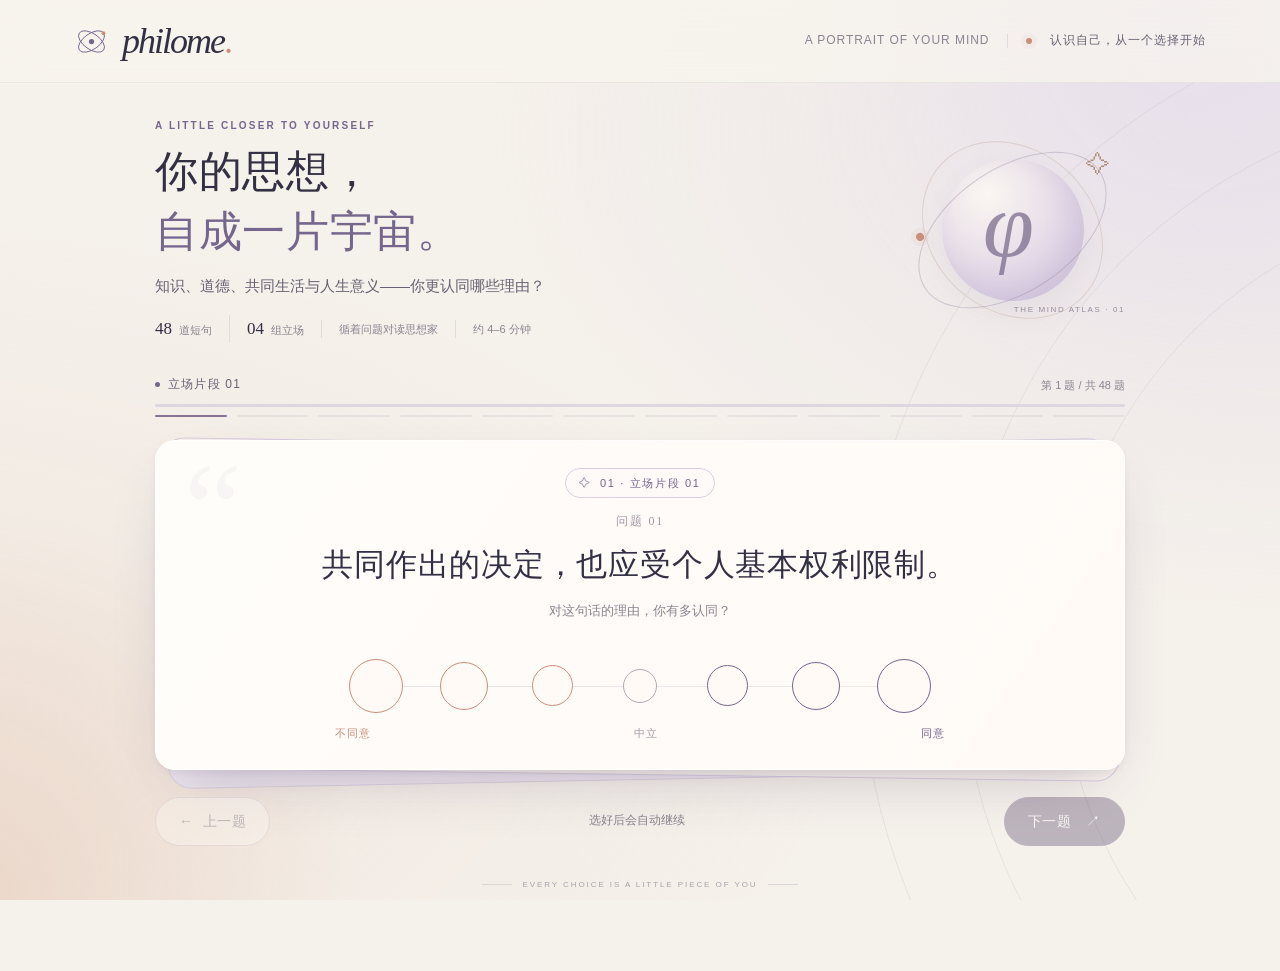
==== commit 13b26778: "Refocus philome on 48 philosophical stance questions and sourced reading comparisons" ====
--- a/philome/index.html
+++ b/philome/index.html
@@ -4,12 +4,13 @@
   <meta charset="utf-8">
   <meta name="viewport" content="width=device-width, initial-scale=1">
   <meta name="theme-color" content="#f5f1eb">
-  <meta name="description" content="philome · 从64句日常想法出发，遇见与你共鸣的思想家，展开自己的八维思想星图。">
+  <meta name="description" content="philome · 从48句短句出发，探索四组哲学立场，循着问题走近思想家。">
   <title>philome · 遇见你的思想轮廓</title>
   <link rel="icon" type="image/svg+xml" href="data:image/svg+xml,%3Csvg xmlns='http://www.w3.org/2000/svg' viewBox='0 0 64 64'%3E%3Crect width='64' height='64' rx='17' fill='%2375668d'/%3E%3Ctext x='32' y='44' text-anchor='middle' font-size='43' font-family='Georgia' fill='white'%3E%CE%A6%3C/text%3E%3C/svg%3E">
-  <link rel="stylesheet" href="styles.css?v=5">
-  <script src="model-v5.js?v=5" defer></script>
-  <script src="app.js?v=5" defer></script>
+  <link rel="stylesheet" href="styles.css?v=6">
+  <script src="model-v6.js?v=6" defer></script>
+  <script src="report-v6.js?v=6" defer></script>
+  <script src="app.js?v=6" defer></script>
 </head>
 <body>
   <div class="ambient" aria-hidden="true"><span class="ambient-line"></span><span class="ambient-line"></span><span class="ambient-line"></span></div>
@@ -17,9 +18,9 @@
   <main class="page">
     <div id="loading" class="loading" role="status">正在展开这份思想旅程…</div>
     <section id="quiz" class="hidden" aria-label="思想短句测试">
-      <div class="intro"><div class="intro-copy"><div class="eyebrow">A LITTLE CLOSER TO YOURSELF</div><h1>你的思想，<br><em>自成一片宇宙。</em></h1><p>从日常的微小选择出发，遇见与你共鸣的思想家。</p><div class="intro-details"><span><b id="question-count">64</b> 道短句</span><span><b>08</b> 种关注</span><span><b id="thinker-count">20</b> 位思想家</span><span>约 5–8 分钟</span></div></div><div class="mind-orbit" aria-hidden="true"><span class="phi">φ</span><span class="orbit-ring"></span><span class="orbit-ring second"></span><span class="orbit-dot"></span><span class="orbit-star">✧</span><span class="orbit-caption">THE MIND ATLAS · 01</span></div></div>
-      <div class="progress-wrap"><div class="progress-meta"><strong id="chapter-name"></strong><span id="progress-text"></span></div><div id="progress-track" class="progress-track" role="progressbar" aria-label="答题进度" aria-valuemin="0" aria-valuemax="64" aria-valuenow="0"><div id="progress-fill"></div></div><div id="chapter-line" class="chapter-line" aria-hidden="true"></div></div>
-      <div class="quiz-stage"><section class="question-card"><div class="question-copy"><span id="chapter-badge" class="chapter-badge"></span><p id="question-num" class="question-num"></p><h2 id="question-title" tabindex="-1"></h2><p class="question-help">这句话，与你平时的想法有多接近？</p></div><div id="choices" class="scale" role="group" aria-label="赞同程度"></div><div class="scale-labels"><span>不同意</span><span>中立</span><span>同意</span></div></section></div>
+      <div class="intro"><div class="intro-copy"><div class="eyebrow">A LITTLE CLOSER TO YOURSELF</div><h1>你的思想，<br><em>自成一片宇宙。</em></h1><p>知识、道德、共同生活与人生意义——你更认同哪些理由？</p><div class="intro-details"><span><b id="question-count">48</b> 道短句</span><span><b>04</b> 组立场</span><span>循着问题对读思想家</span><span>约 4–6 分钟</span></div></div><div class="mind-orbit" aria-hidden="true"><span class="phi">φ</span><span class="orbit-ring"></span><span class="orbit-ring second"></span><span class="orbit-dot"></span><span class="orbit-star">✧</span><span class="orbit-caption">THE MIND ATLAS · 01</span></div></div>
+      <div class="progress-wrap"><div class="progress-meta"><strong id="chapter-name"></strong><span id="progress-text"></span></div><div id="progress-track" class="progress-track" role="progressbar" aria-label="答题进度" aria-valuemin="0" aria-valuemax="48" aria-valuenow="0"><div id="progress-fill"></div></div><div id="chapter-line" class="chapter-line" aria-hidden="true"></div></div>
+      <div class="quiz-stage"><section class="question-card"><div class="question-copy"><span id="chapter-badge" class="chapter-badge"></span><p id="question-num" class="question-num"></p><h2 id="question-title" tabindex="-1"></h2><p class="question-help">对这句话的理由，你有多认同？</p></div><div id="choices" class="scale" role="group" aria-label="赞同程度"></div><div class="scale-labels"><span>不同意</span><span>中立</span><span>同意</span></div></section></div>
       <div class="quiz-actions"><button class="secondary" id="prev" type="button">上一题</button><span>选好后会自动继续</span><button class="primary" id="next" type="button">下一题</button></div><div class="quiz-footer" aria-hidden="true">EVERY CHOICE IS A LITTLE PIECE OF YOU</div>
     </section>
     <section id="result" class="result hidden" aria-label="你的思想画像"></section>
--- a/philome/styles.css
+++ b/philome/styles.css
@@ -23,3 +23,8 @@
 .scale{position:relative;max-width:610px;margin:8px auto 0;width:100%;display:grid;grid-template-columns:repeat(7,minmax(0,1fr));align-items:center;justify-items:center;gap:5px}.scale::before{content:"";position:absolute;height:1px;left:4%;right:4%;top:50%;background:linear-gradient(90deg,#baabc150,#d1c5be50);z-index:0}.scale-option{position:relative;width:100%;height:58px;padding:0;border:0;background:transparent;color:#fff;cursor:pointer;display:grid;place-items:center}.scale-option::before{content:"";display:block;width:min(var(--size),calc(100% - 4px));aspect-ratio:1;border:1.6px solid var(--color);border-radius:50%;background:#fffaf6;transition:transform .22s cubic-bezier(.2,.8,.2,1.4),background .2s,box-shadow .2s}.scale-option:hover::before{transform:translateY(-3px) scale(1.07);box-shadow:0 6px 14px #6e567a16}.scale-option.selected::before{background:var(--color);box-shadow:0 0 0 5px var(--ring),0 5px 14px #77678322;animation:select-pop .28s}.scale-option.selected::after{content:"✓";position:absolute;left:50%;top:50%;transform:translate(-50%,-50%);font-size:17px;font-weight:500}.scale-labels{max-width:610px;margin:9px auto 0;width:100%;display:flex;justify-content:space-between;gap:12px;font-size:11px;letter-spacing:.08em}.scale-labels span:first-child{color:var(--coral)}.scale-labels span:nth-child(2){color:#a298a3}.scale-labels span:last-child{color:var(--teal)}
 .scale{z-index:1}.question-card{min-height:330px;display:flex;flex-direction:column}.question-copy{flex:1}.question-help{margin-bottom:17px}.scale-option:focus-visible{outline-offset:2px}.scale-labels{position:relative;z-index:1}
 @media(max-width:740px){.question-card{min-height:355px}.scale{gap:1px;margin-top:10px}.scale-option{height:52px}.scale-option::before{width:min(var(--size),calc(100% - 5px))}.scale-option.selected::before{box-shadow:0 0 0 3px var(--ring)}.scale-labels{font-size:11px;margin-top:10px}.question-card h2{font-size:25px}}
+/* Four disputes keep the original paper, ink and portrait language. */
+.stance-section{margin:37px 0 40px}.stance-grid{display:grid;grid-template-columns:repeat(2,minmax(0,1fr));gap:18px}.stance-card{background:linear-gradient(135deg,#fffcf8,#f4edf5);border:1px solid #dfd2e4;border-radius:19px;padding:25px 27px}.stance-number{font-size:12px;letter-spacing:.09em;color:#94809f}.stance-card h3{font:400 26px/1.5 Georgia,"Songti SC","STSong",serif;margin:9px 0 24px}.stance-track{height:4px;position:relative;background:linear-gradient(90deg,#c6947b,#d9cbdc 50%,#9073a4);border-radius:4px;margin:0 4px}.stance-track::before{content:"";position:absolute;left:50%;top:-4px;width:1px;height:12px;background:#b7a4c1}.stance-track span{position:absolute;left:var(--position);top:50%;width:13px;height:13px;border:3px solid #fffaf6;border-radius:50%;background:#745489;box-shadow:0 0 0 1px #9277a3;transform:translate(-50%,-50%)}.stance-poles{display:flex;justify-content:space-between;gap:10px;font-size:13px;color:#947b9e;margin-top:12px}.stance-poles span:first-child{color:#b2846b}.stance-card p{font-size:14px;line-height:1.9;color:var(--body);margin:18px 0 0}.readers-heading{margin-bottom:5px}.match-grid{margin-top:24px}.match-card .card-insight{font-size:13px;line-height:1.8}.radar-middle{stroke:#d6c5e05c;stroke-dasharray:4 5}.radar-svg .reference-dot{fill:#e2ab8e;stroke:#473852;stroke-width:1.5}.coverage-note{font-size:12px;color:#9a87a4;margin:0}.dimension-values{flex-direction:column;gap:3px;white-space:normal;min-width:130px;font-size:12px}.dimension-item{align-items:flex-start}.dimension-list{gap:0 22px}.dimension-item small{font-size:11px;line-height:1.8}.reading-echoes{margin-top:38px}.reading-echoes .section-heading h2{font-size:23px}.echo-grid{display:grid;grid-template-columns:repeat(2,minmax(0,1fr));gap:13px}.echo-card{display:flex;align-items:center;gap:15px;border:1px solid #e3d7e5;border-radius:15px;background:#fffcf880;padding:16px}.echo-card img{width:75px;height:89px;object-fit:contain;flex-shrink:0}.echo-card h3{font:400 21px/1.5 Georgia,"Songti SC","STSong",serif;margin:0 0 4px}.echo-card p{font-size:12px;line-height:1.9;color:var(--body);margin:0}.radar-axis-label{font-size:22px}.method p{line-height:1.9}
+@media(max-width:740px){.stance-grid{gap:13px}.stance-card{padding:20px 18px}.stance-card h3{font-size:22px}.stance-poles{font-size:12px}.stance-card p{font-size:13px}.stance-section{margin:29px 0}.echo-card{padding:13px;gap:10px}.echo-card img{width:58px;height:75px}.echo-card p{font-size:12px}.radar-axis-label{font-size:25px}.dimension-list{grid-template-columns:1fr}.reading-echoes .section-heading h2{font-size:22px}}
+@media(max-width:520px){.stance-grid,.echo-grid{grid-template-columns:1fr}.stance-card h3{font-size:25px}.stance-card p{font-size:14px}.echo-card img{width:74px;height:86px}.echo-card p{font-size:13px}.match-grid{grid-template-columns:1fr}.match-card,.match-card.featured{padding:15px 18px 20px}.match-card .match-image,.match-card.featured .match-image{height:290px}.match-card h2{font-size:30px}.match-card .era{font-size:12px}.match-card .blurb{font-size:14px}.match-card .card-insight{font-size:14px}.dimension-values{min-width:121px}.radar-axis-label{font-size:26px}}
+.hero-symbol{font:italic 210px/1 Georgia,serif;color:#bca2cf;text-align:center;text-shadow:0 4px 40px #d6b9ee18}.empty-readings{font-size:14px;line-height:1.9;color:var(--body);margin:20px 0}.match-grid{grid-template-columns:repeat(var(--card-count,3),minmax(0,1fr))}.radar-legend [hidden]{display:none}.match-grid:empty{display:none}.match-card:only-child{max-width:540px;margin:auto;width:100%}@media(max-width:740px){.match-grid{grid-template-columns:repeat(2,minmax(0,1fr))}.match-card.featured:only-child{grid-column:1/-1}.hero-symbol{font-size:150px;grid-row:1}}@media(max-width:520px){.match-grid{grid-template-columns:1fr}}
